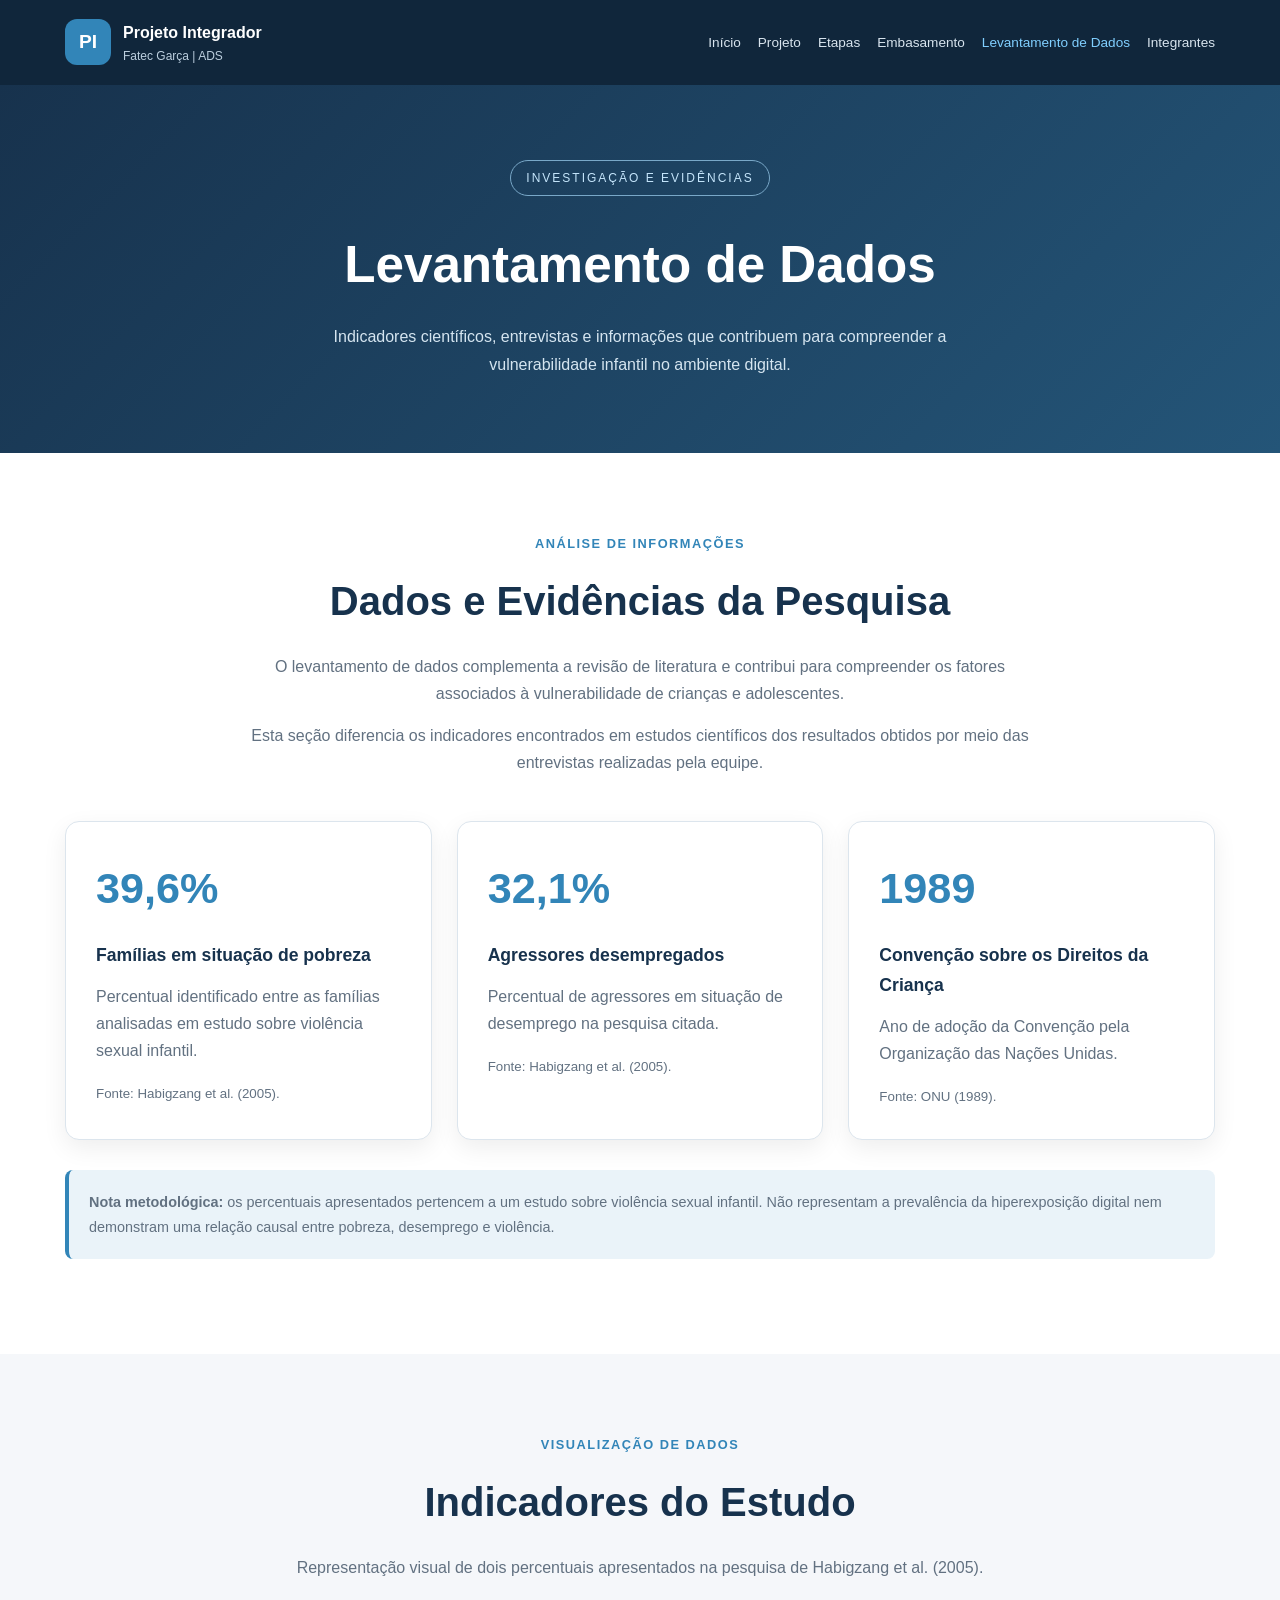
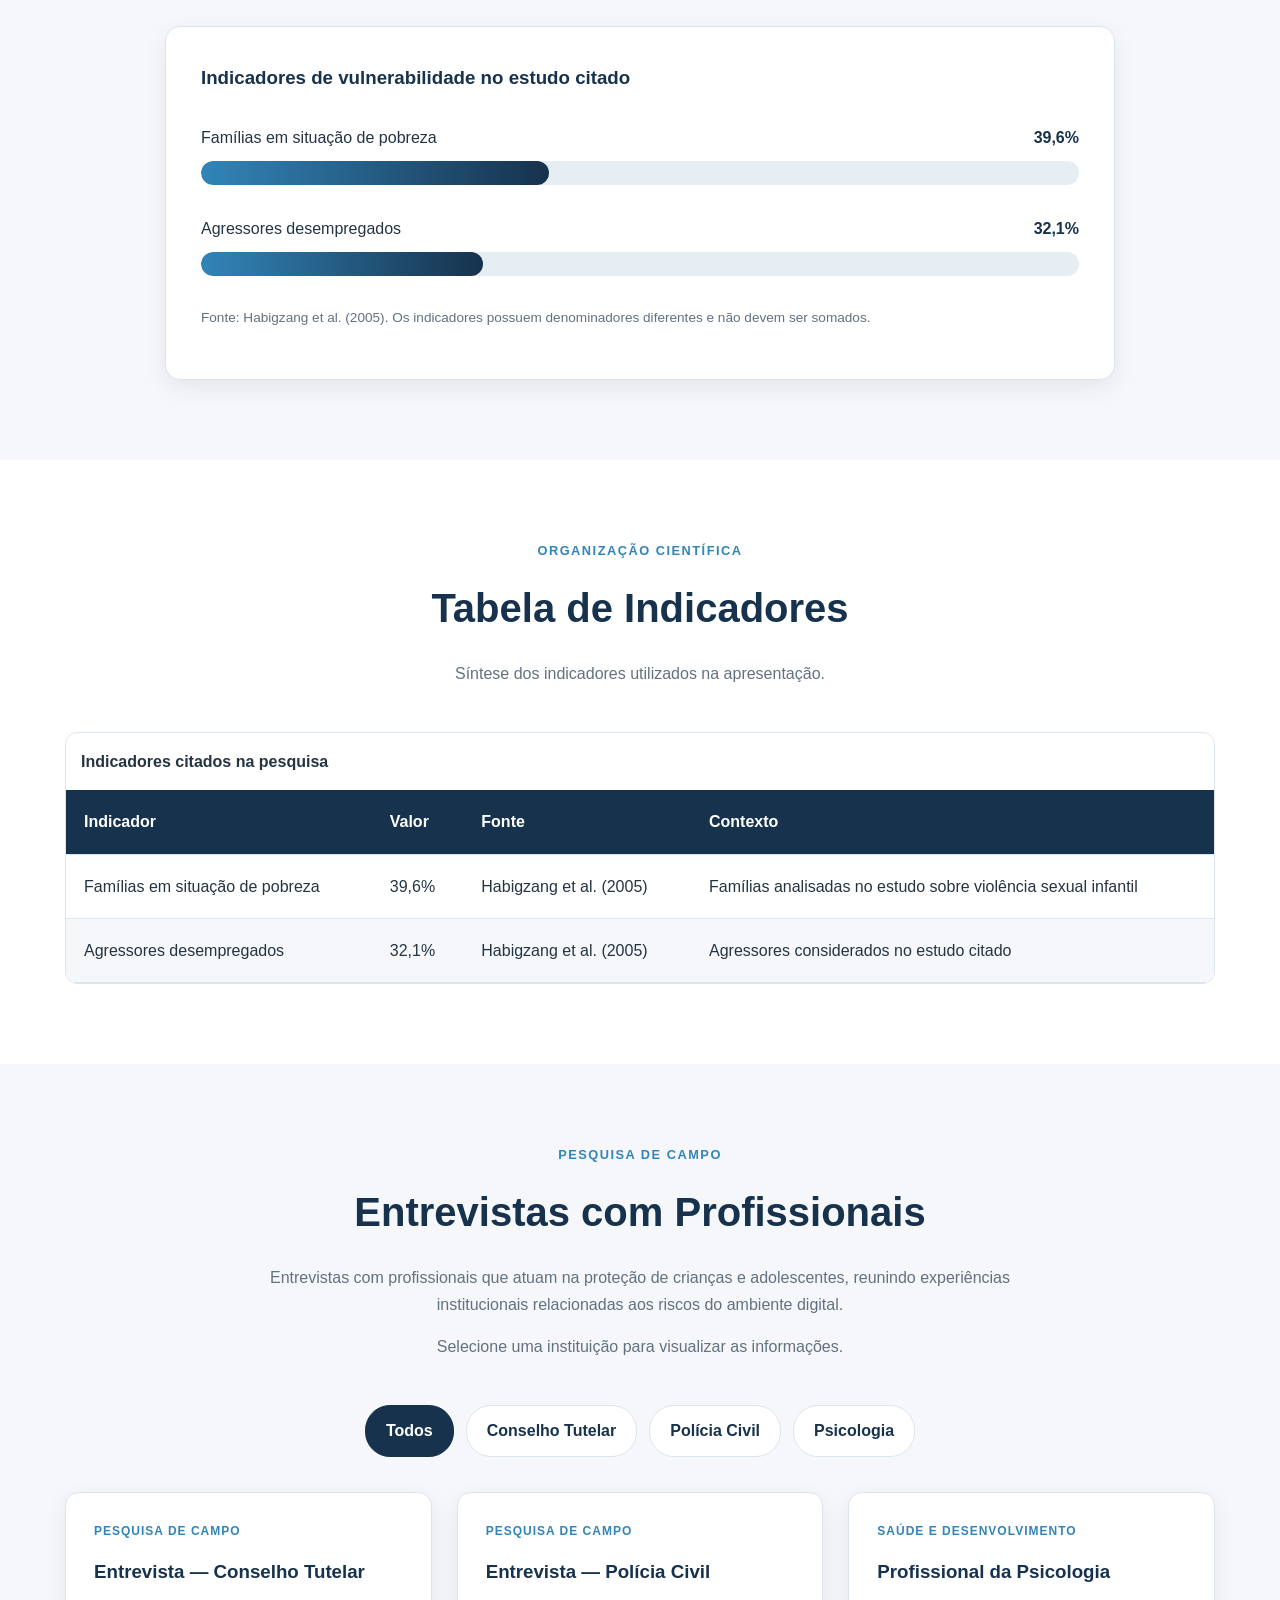
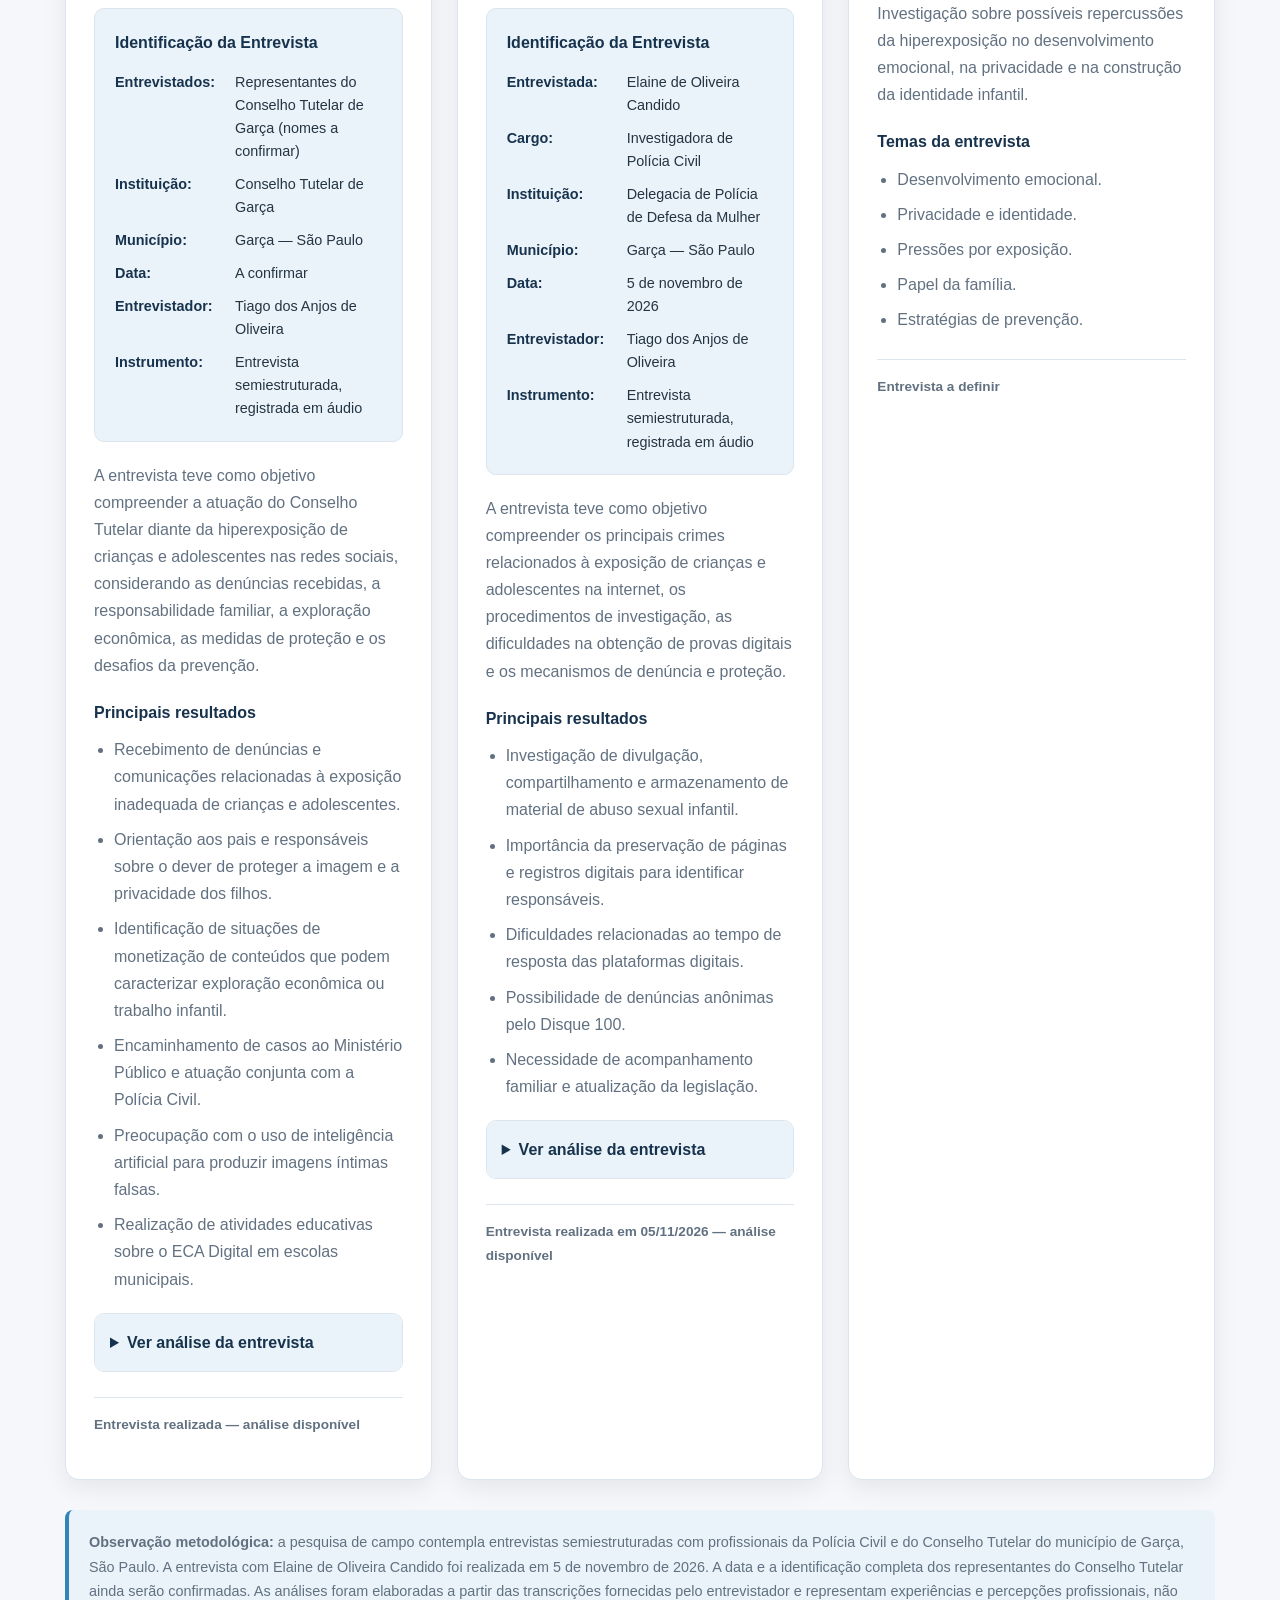
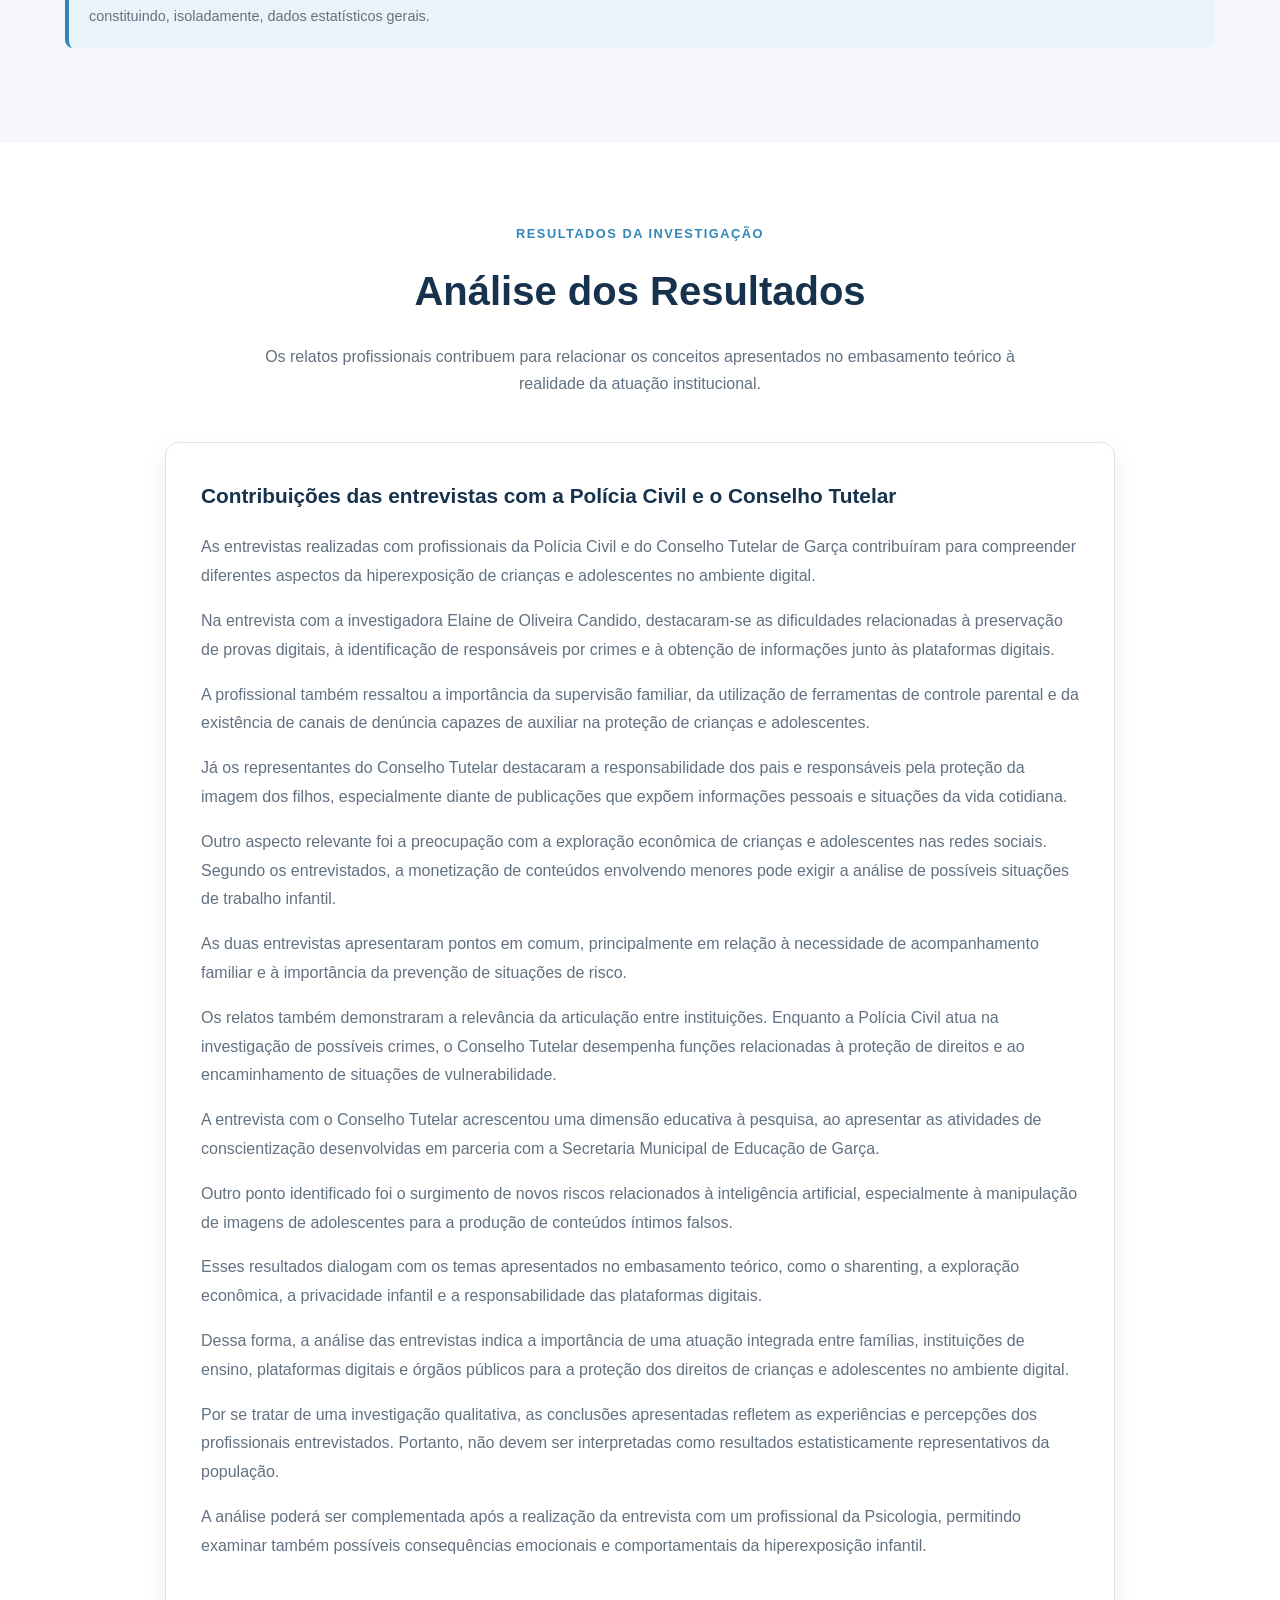
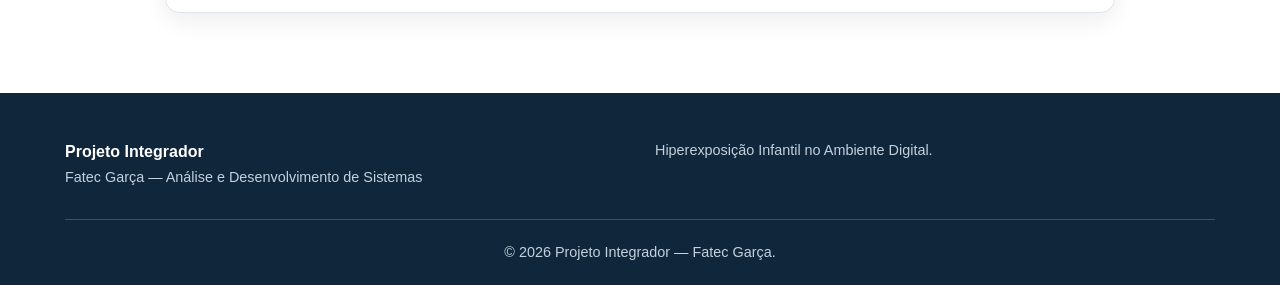
==== projeto-integrador/dados.html @ b42295a3 "criação projeto PI" ====
<!DOCTYPE html>
<html lang="pt-BR">

<head>
    <meta charset="UTF-8">
    <meta name="viewport" content="width=device-width, initial-scale=1.0">

    <meta name="description"
          content="Levantamento de dados e entrevistas do Projeto Integrador da Fatec Garça sobre hiperexposição infantil no ambiente digital.">

    <meta name="author"
          content="Grupo do Projeto Integrador - Fatec Garça">

    <title>Levantamento de Dados | Projeto Integrador</title>

    <link rel="stylesheet" href="css/estilo.css">
    <script src="js/script.js" defer></script>
</head>

<body>

    <!-- CABEÇALHO -->
    <header class="cabecalho">
        <div class="container cabecalho-conteudo">

            <a href="index.html" class="marca">
                <span class="marca-simbolo">PI</span>
                <span>
                    <strong>Projeto Integrador</strong>
                    <small>Fatec Garça | ADS</small>
                </span>
            </a>

            <button id="botao-menu"
                    class="botao-menu"
                    type="button"
                    aria-label="Abrir menu"
                    aria-expanded="false"
                    aria-controls="menu-principal">
                ☰
            </button>

            <nav id="menu-principal"
                 class="navegacao"
                 aria-label="Navegação principal">

                <a href="index.html">Início</a>
                <a href="projeto.html">Projeto</a>
                <a href="etapas.html">Etapas</a>
                <a href="embasamento.html">Embasamento</a>

                <a href="dados.html"
                   class="ativo"
                   aria-current="page">
                    Levantamento de Dados
                </a>

                <a href="integrantes.html">Integrantes</a>
            </nav>

        </div>
    </header>

    <main>

        <!-- APRESENTAÇÃO -->
        <section class="pagina-hero">
            <div class="container">

                <span class="etiqueta">
                    INVESTIGAÇÃO E EVIDÊNCIAS
                </span>

                <h1>Levantamento de Dados</h1>

                <p>
                    Indicadores científicos, entrevistas
                    e informações que contribuem para
                    compreender a vulnerabilidade infantil
                    no ambiente digital.
                </p>

            </div>
        </section>


        <!-- INDICADORES -->
        <section class="secao">
            <div class="container">

                <div class="secao-cabecalho">

                    <span class="secao-etiqueta">
                        ANÁLISE DE INFORMAÇÕES
                    </span>

                    <h2>Dados e Evidências da Pesquisa</h2>

                    <p>
                        O levantamento de dados complementa
                        a revisão de literatura e contribui
                        para compreender os fatores associados
                        à vulnerabilidade de crianças
                        e adolescentes.
                    </p>

                    <p>
                        Esta seção diferencia os indicadores
                        encontrados em estudos científicos
                        dos resultados obtidos por meio
                        das entrevistas realizadas pela equipe.
                    </p>

                </div>

                <div class="grade-indicadores">

                    <article class="indicador-card">

                        <span class="indicador-valor">
                            39,6%
                        </span>

                        <h3>
                            Famílias em situação de pobreza
                        </h3>

                        <p>
                            Percentual identificado entre
                            as famílias analisadas em estudo
                            sobre violência sexual infantil.
                        </p>

                        <small>
                            Fonte: Habigzang et al. (2005).
                        </small>

                    </article>

                    <article class="indicador-card">

                        <span class="indicador-valor">
                            32,1%
                        </span>

                        <h3>Agressores desempregados</h3>

                        <p>
                            Percentual de agressores
                            em situação de desemprego
                            na pesquisa citada.
                        </p>

                        <small>
                            Fonte: Habigzang et al. (2005).
                        </small>

                    </article>

                    <article class="indicador-card">

                        <span class="indicador-valor">
                            1989
                        </span>

                        <h3>
                            Convenção sobre os Direitos
                            da Criança
                        </h3>

                        <p>
                            Ano de adoção da Convenção
                            pela Organização das Nações Unidas.
                        </p>

                        <small>Fonte: ONU (1989).</small>

                    </article>

                </div>

                <p class="nota-cientifica">
                    <strong>Nota metodológica:</strong>
                    os percentuais apresentados pertencem
                    a um estudo sobre violência sexual infantil.
                    Não representam a prevalência da
                    hiperexposição digital nem demonstram
                    uma relação causal entre pobreza,
                    desemprego e violência.
                </p>

            </div>
        </section>


        <!-- GRÁFICO -->
        <section class="secao secao-alternativa">
            <div class="container">

                <div class="secao-cabecalho">

                    <span class="secao-etiqueta">
                        VISUALIZAÇÃO DE DADOS
                    </span>

                    <h2>Indicadores do Estudo</h2>

                    <p>
                        Representação visual de dois
                        percentuais apresentados na pesquisa
                        de Habigzang et al. (2005).
                    </p>

                </div>

                <div class="grafico-container">

                    <h3>
                        Indicadores de vulnerabilidade
                        no estudo citado
                    </h3>

                    <div class="grafico-barras"
                         role="img"
                         aria-label="39,6% das famílias analisadas viviam em situação de pobreza e 32,1% dos agressores estavam desempregados.">

                        <div class="grafico-item">

                            <div class="grafico-texto">
                                <span>
                                    Famílias em situação
                                    de pobreza
                                </span>
                                <strong>39,6%</strong>
                            </div>

                            <div class="grafico-trilha">
                                <div class="grafico-barra"
                                     data-valor="39.6">
                                </div>
                            </div>

                        </div>

                        <div class="grafico-item">

                            <div class="grafico-texto">
                                <span>
                                    Agressores desempregados
                                </span>
                                <strong>32,1%</strong>
                            </div>

                            <div class="grafico-trilha">
                                <div class="grafico-barra"
                                     data-valor="32.1">
                                </div>
                            </div>

                        </div>

                    </div>

                    <p class="grafico-fonte">
                        Fonte: Habigzang et al. (2005).
                        Os indicadores possuem denominadores
                        diferentes e não devem ser somados.
                    </p>

                </div>

            </div>
        </section>


        <!-- TABELA -->
        <section class="secao">
            <div class="container">

                <div class="secao-cabecalho">

                    <span class="secao-etiqueta">
                        ORGANIZAÇÃO CIENTÍFICA
                    </span>

                    <h2>Tabela de Indicadores</h2>

                    <p>
                        Síntese dos indicadores utilizados
                        na apresentação.
                    </p>

                </div>

                <div class="tabela-responsiva">

                    <table class="tabela-dados">

                        <caption>
                            Indicadores citados na pesquisa
                        </caption>

                        <thead>
                            <tr>
                                <th scope="col">Indicador</th>
                                <th scope="col">Valor</th>
                                <th scope="col">Fonte</th>
                                <th scope="col">Contexto</th>
                            </tr>
                        </thead>

                        <tbody>

                            <tr>
                                <td>
                                    Famílias em situação de pobreza
                                </td>
                                <td>39,6%</td>
                                <td>Habigzang et al. (2005)</td>
                                <td>
                                    Famílias analisadas no estudo
                                    sobre violência sexual infantil
                                </td>
                            </tr>

                            <tr>
                                <td>Agressores desempregados</td>
                                <td>32,1%</td>
                                <td>Habigzang et al. (2005)</td>
                                <td>
                                    Agressores considerados
                                    no estudo citado
                                </td>
                            </tr>

                        </tbody>

                    </table>

                </div>

            </div>
        </section>


        <!-- ENTREVISTAS -->
        <section class="secao secao-alternativa"
                 id="entrevistas">

            <div class="container">

                <div class="secao-cabecalho">

                    <span class="secao-etiqueta">
                        PESQUISA DE CAMPO
                    </span>

                    <h2>Entrevistas com Profissionais</h2>

                    <p>
                        Entrevistas com profissionais
                        que atuam na proteção de crianças
                        e adolescentes, reunindo experiências
                        institucionais relacionadas aos riscos
                        do ambiente digital.
                    </p>

                    <p>
                        Selecione uma instituição
                        para visualizar as informações.
                    </p>

                </div>


                <!-- FILTROS -->
                <div class="filtros-entrevistas"
                     aria-label="Filtrar entrevistas">

                    <button class="filtro-entrevista ativo"
                            type="button"
                            data-entrevista="todos"
                            aria-pressed="true">
                        Todos
                    </button>

                    <button class="filtro-entrevista"
                            type="button"
                            data-entrevista="conselho"
                            aria-pressed="false">
                        Conselho Tutelar
                    </button>

                    <button class="filtro-entrevista"
                            type="button"
                            data-entrevista="policia"
                            aria-pressed="false">
                        Polícia Civil
                    </button>

                    <button class="filtro-entrevista"
                            type="button"
                            data-entrevista="psicologia"
                            aria-pressed="false">
                        Psicologia
                    </button>

                </div>


                <div class="grade-entrevistas">


                    <!-- ===================================
                         ENTREVISTA - CONSELHO TUTELAR
                    ==================================== -->
                    <article class="entrevista-card"
                             data-tipo="conselho">

                        <span class="entrevista-tipo">
                            PESQUISA DE CAMPO
                        </span>

                        <h3>
                            Entrevista — Conselho Tutelar
                        </h3>


                        <!-- IDENTIFICAÇÃO -->
                        <div class="ficha-entrevista">

                            <h4>
                                Identificação da Entrevista
                            </h4>

                            <dl>

                                <dt>Entrevistados:</dt>
                                <dd>
                                    Representantes do Conselho
                                    Tutelar de Garça
                                    (nomes a confirmar)
                                </dd>

                                <dt>Instituição:</dt>
                                <dd>
                                    Conselho Tutelar de Garça
                                </dd>

                                <dt>Município:</dt>
                                <dd>
                                    Garça — São Paulo
                                </dd>

                                <dt>Data:</dt>
                                <dd>
                                    A confirmar
                                </dd>

                                <dt>Entrevistador:</dt>
                                <dd>
                                    Tiago dos Anjos de Oliveira
                                </dd>

                                <dt>Instrumento:</dt>
                                <dd>
                                    Entrevista semiestruturada,
                                    registrada em áudio
                                </dd>

                            </dl>

                        </div>


                        <p>
                            A entrevista teve como objetivo
                            compreender a atuação do Conselho
                            Tutelar diante da hiperexposição
                            de crianças e adolescentes nas
                            redes sociais, considerando
                            as denúncias recebidas,
                            a responsabilidade familiar,
                            a exploração econômica,
                            as medidas de proteção
                            e os desafios da prevenção.
                        </p>


                        <h4>Principais resultados</h4>

                        <ul>

                            <li>
                                Recebimento de denúncias
                                e comunicações relacionadas
                                à exposição inadequada
                                de crianças e adolescentes.
                            </li>

                            <li>
                                Orientação aos pais e responsáveis
                                sobre o dever de proteger
                                a imagem e a privacidade
                                dos filhos.
                            </li>

                            <li>
                                Identificação de situações
                                de monetização de conteúdos
                                que podem caracterizar
                                exploração econômica
                                ou trabalho infantil.
                            </li>

                            <li>
                                Encaminhamento de casos
                                ao Ministério Público
                                e atuação conjunta
                                com a Polícia Civil.
                            </li>

                            <li>
                                Preocupação com o uso
                                de inteligência artificial
                                para produzir imagens
                                íntimas falsas.
                            </li>

                            <li>
                                Realização de atividades
                                educativas sobre o ECA Digital
                                em escolas municipais.
                            </li>

                        </ul>


                        <!-- ANÁLISE EXPANSÍVEL -->
                        <details class="entrevista-detalhes">

                            <summary>
                                Ver análise da entrevista
                            </summary>

                            <div class="entrevista-conteudo">


                                <h4>
                                    1. Ocorrências e identificação
                                </h4>

                                <p>
                                    Os representantes do Conselho
                                    Tutelar relataram o recebimento
                                    de denúncias e comunicações
                                    envolvendo a exposição inadequada
                                    de crianças e adolescentes
                                    nas redes sociais.
                                </p>

                                <p>
                                    Segundo os entrevistados,
                                    as situações são analisadas
                                    para identificar possíveis
                                    violações de direitos.
                                    Dependendo da gravidade,
                                    as informações podem ser
                                    encaminhadas ao Ministério
                                    Público para avaliação
                                    das medidas cabíveis.
                                </p>

                                <p>
                                    Os profissionais destacaram
                                    que a internet não possui
                                    fronteiras geográficas,
                                    permitindo que imagens
                                    e vídeos publicados
                                    em Garça alcancem pessoas
                                    de diferentes regiões
                                    e países.
                                </p>


                                <h4>
                                    2. Responsabilidade familiar
                                </h4>

                                <p>
                                    Os conselheiros consideram
                                    inadequada a publicação
                                    excessiva de imagens,
                                    vídeos e informações
                                    pessoais de crianças
                                    pelos próprios responsáveis.
                                </p>

                                <p>
                                    Durante a entrevista,
                                    foi ressaltado que a imagem
                                    pertence à criança,
                                    cabendo aos pais e responsáveis
                                    preservar sua privacidade
                                    e garantir sua proteção.
                                </p>

                                <p>
                                    Os profissionais mencionaram
                                    o artigo 22 do Estatuto
                                    da Criança e do Adolescente,
                                    relacionado aos deveres
                                    dos pais, e o artigo 98,
                                    que trata de situações
                                    de ameaça ou violação
                                    de direitos.
                                </p>

                                <p>
                                    Quando identificadas
                                    situações inadequadas,
                                    o Conselho Tutelar pode
                                    orientar os responsáveis,
                                    aplicar medidas previstas
                                    em suas atribuições
                                    e encaminhar os casos
                                    às autoridades competentes.
                                </p>


                                <h4>
                                    3. Exploração econômica
                                </h4>

                                <p>
                                    A monetização de conteúdos
                                    envolvendo crianças
                                    e adolescentes foi apontada
                                    como uma preocupação importante.
                                </p>

                                <p>
                                    Segundo os entrevistados,
                                    a utilização da imagem infantil
                                    para gerar receitas financeiras
                                    pode exigir uma análise
                                    sobre possíveis situações
                                    de exploração econômica
                                    ou trabalho infantil.
                                </p>

                                <p>
                                    O Conselho Tutelar examina
                                    as informações recebidas,
                                    orienta as famílias
                                    e pode encaminhar
                                    os casos ao Ministério Público
                                    quando existem indícios
                                    de violação de direitos.
                                </p>

                                <p>
                                    A caracterização de trabalho
                                    infantil depende das condições
                                    concretas da atividade,
                                    não podendo ser presumida
                                    apenas pela existência
                                    de monetização.
                                </p>


                                <h4>
                                    4. Medidas de proteção
                                </h4>

                                <p>
                                    Entre os procedimentos
                                    relatados estão o atendimento
                                    aos pais e responsáveis,
                                    a avaliação das condições
                                    familiares e a orientação
                                    para interromper situações
                                    de exposição inadequada.
                                </p>

                                <p>
                                    Quando necessário,
                                    crianças e adolescentes
                                    podem ser encaminhados
                                    para acompanhamento
                                    psicológico especializado.
                                </p>

                                <p>
                                    Os entrevistados também
                                    destacaram a importância
                                    da atuação conjunta
                                    com a Polícia Civil
                                    e o Ministério Público.
                                </p>

                                <p>
                                    Essa articulação permite
                                    reunir informações,
                                    registrar ocorrências
                                    e subsidiar a adoção
                                    de medidas de proteção,
                                    respeitadas as atribuições
                                    de cada instituição.
                                </p>


                                <h4>
                                    5. Prevenção e desafios
                                </h4>

                                <p>
                                    A conscientização das famílias
                                    foi apontada como um dos
                                    principais desafios enfrentados
                                    pelo Conselho Tutelar.
                                </p>

                                <p>
                                    Os profissionais ressaltaram
                                    a necessidade de os pais
                                    acompanharem o uso da internet
                                    pelos filhos e compreenderem
                                    os riscos relacionados
                                    à divulgação de imagens
                                    e informações pessoais.
                                </p>

                                <p>
                                    Outro desafio mencionado
                                    foi o uso inadequado
                                    da inteligência artificial.
                                    Os entrevistados relataram
                                    conhecimento de situação
                                    envolvendo a manipulação
                                    de fotografias de adolescente
                                    para produzir imagens
                                    íntimas falsas.
                                </p>

                                <p>
                                    O relato evidencia
                                    a preocupação institucional
                                    com novas formas de violação
                                    da intimidade e da dignidade
                                    de crianças e adolescentes.
                                </p>

                                <p>
                                    Os representantes também
                                    informaram que o Conselho
                                    Tutelar de Garça desenvolve
                                    atividades educativas
                                    em parceria com a Secretaria
                                    Municipal de Educação,
                                    voltadas à divulgação
                                    de informações sobre
                                    o ECA Digital.
                                </p>

                                <p>
                                    Segundo a entrevista,
                                    aproximadamente oito
                                    ou nove escolas municipais
                                    já haviam recebido ações
                                    de conscientização,
                                    com outras atividades
                                    previstas no calendário.
                                </p>


                                <h4>
                                    6. Contribuições para a pesquisa
                                </h4>

                                <p>
                                    A entrevista demonstra
                                    que a hiperexposição infantil
                                    envolve diferentes dimensões,
                                    incluindo responsabilidade
                                    familiar, privacidade,
                                    interesses econômicos
                                    e atuação institucional.
                                </p>

                                <p>
                                    Os relatos contribuem
                                    para compreender a importância
                                    da educação digital,
                                    da prevenção de riscos
                                    e da articulação entre
                                    famílias, escolas,
                                    plataformas e órgãos públicos.
                                </p>

                            </div>

                        </details>


                        <p class="entrevista-situacao">
                            Entrevista realizada —
                            análise disponível
                        </p>

                    </article>



                    <!-- ===================================
                         ENTREVISTA - POLÍCIA CIVIL
                    ==================================== -->
                    <article class="entrevista-card"
                             data-tipo="policia">

                        <span class="entrevista-tipo">
                            PESQUISA DE CAMPO
                        </span>

                        <h3>
                            Entrevista — Polícia Civil
                        </h3>


                        <!-- IDENTIFICAÇÃO -->
                        <div class="ficha-entrevista">

                            <h4>
                                Identificação da Entrevista
                            </h4>

                            <dl>

                                <dt>Entrevistada:</dt>
                                <dd>
                                    Elaine de Oliveira Candido
                                </dd>

                                <dt>Cargo:</dt>
                                <dd>
                                    Investigadora de Polícia Civil
                                </dd>

                                <dt>Instituição:</dt>
                                <dd>
                                    Delegacia de Polícia
                                    de Defesa da Mulher
                                </dd>

                                <dt>Município:</dt>
                                <dd>
                                    Garça — São Paulo
                                </dd>

                                <dt>Data:</dt>
                                <dd>
                                    <time datetime="2026-11-05">
                                        5 de novembro de 2026
                                    </time>
                                </dd>

                                <dt>Entrevistador:</dt>
                                <dd>
                                    Tiago dos Anjos de Oliveira
                                </dd>

                                <dt>Instrumento:</dt>
                                <dd>
                                    Entrevista semiestruturada,
                                    registrada em áudio
                                </dd>

                            </dl>

                        </div>


                        <p>
                            A entrevista teve como objetivo
                            compreender os principais crimes
                            relacionados à exposição de
                            crianças e adolescentes na internet,
                            os procedimentos de investigação,
                            as dificuldades na obtenção
                            de provas digitais e os mecanismos
                            de denúncia e proteção.
                        </p>


                        <h4>Principais resultados</h4>

                        <ul>

                            <li>
                                Investigação de divulgação,
                                compartilhamento e armazenamento
                                de material de abuso sexual infantil.
                            </li>

                            <li>
                                Importância da preservação
                                de páginas e registros digitais
                                para identificar responsáveis.
                            </li>

                            <li>
                                Dificuldades relacionadas
                                ao tempo de resposta
                                das plataformas digitais.
                            </li>

                            <li>
                                Possibilidade de denúncias
                                anônimas pelo Disque 100.
                            </li>

                            <li>
                                Necessidade de acompanhamento
                                familiar e atualização
                                da legislação.
                            </li>

                        </ul>


                        <!-- ANÁLISE EXPANSÍVEL -->
                        <details class="entrevista-detalhes">

                            <summary>
                                Ver análise da entrevista
                            </summary>

                            <div class="entrevista-conteudo">

                                <h4>
                                    1. Principais crimes investigados
                                </h4>

                                <p>
                                    A investigadora Elaine de
                                    Oliveira Candido relatou que
                                    a Delegacia de Defesa da Mulher
                                    recebe ocorrências relacionadas
                                    à divulgação, transmissão,
                                    compartilhamento e armazenamento
                                    de conteúdo sexual envolvendo
                                    crianças e adolescentes.
                                </p>

                                <p>
                                    Segundo a entrevistada,
                                    esses materiais também podem
                                    ser identificados durante
                                    investigações inicialmente
                                    relacionadas a outros crimes,
                                    como o tráfico de entorpecentes.
                                </p>


                                <h4>
                                    2. Investigação e provas digitais
                                </h4>

                                <p>
                                    A profissional explicou que
                                    a preservação de páginas
                                    e perfis em redes sociais
                                    constitui uma etapa importante
                                    da investigação.
                                </p>

                                <p>
                                    Posteriormente, podem ser
                                    solicitados registros de acesso
                                    e informações sobre a criação
                                    dos perfis, visando à identificação
                                    dos responsáveis.
                                </p>

                                <p>
                                    Também destacou a importância
                                    da perícia em aparelhos
                                    eletrônicos e dos procedimentos
                                    de cadeia de custódia.
                                </p>


                                <h4>
                                    3. Dificuldades investigativas
                                </h4>

                                <p>
                                    Uma das principais dificuldades
                                    mencionadas foi o tempo necessário
                                    para obter respostas das plataformas
                                    digitais.
                                </p>

                                <p>
                                    A investigadora relatou que
                                    algumas solicitações podem levar
                                    de 15 a 30 dias para serem atendidas.
                                </p>

                                <p>
                                    Também explicou que a exclusão
                                    de perfis antes da preservação
                                    dos registros pode comprometer
                                    a identificação dos responsáveis.
                                </p>


                                <h4>
                                    4. Redes sociais e algoritmos
                                </h4>

                                <p>
                                    A entrevistada considera que
                                    as plataformas digitais possuem
                                    recursos tecnológicos, incluindo
                                    inteligência artificial, que podem
                                    contribuir para identificar
                                    e bloquear conteúdos inadequados
                                    envolvendo crianças e adolescentes.
                                </p>


                                <h4>
                                    5. Denúncias
                                </h4>

                                <p>
                                    A profissional destacou
                                    o Disque 100 como um canal
                                    de denúncias de violações
                                    de direitos humanos, incluindo
                                    situações envolvendo exploração
                                    sexual infantil.
                                </p>

                                <p>
                                    Segundo a entrevistada,
                                    as denúncias podem ser realizadas
                                    anonimamente ou com identificação
                                    do denunciante.
                                </p>


                                <h4>
                                    6. Legislação e proteção
                                </h4>

                                <p>
                                    A investigadora avaliou
                                    positivamente os avanços
                                    trazidos pelo ECA Digital,
                                    mas ressaltou a necessidade
                                    de maior agilidade na atualização
                                    da legislação diante das
                                    transformações tecnológicas.
                                </p>


                                <h4>
                                    7. Responsabilidade dos pais
                                </h4>

                                <p>
                                    A entrevistada destacou
                                    que o fornecimento de aparelhos
                                    celulares a crianças e adolescentes
                                    exige acompanhamento
                                    dos responsáveis.
                                </p>

                                <p>
                                    Defendeu a utilização de ferramentas
                                    de controle parental e a supervisão
                                    dos conteúdos acessados,
                                    das interações digitais e dos
                                    contatos estabelecidos
                                    nas plataformas.
                                </p>

                                <p>
                                    Também alertou para a possibilidade
                                    de pessoas mal-intencionadas
                                    utilizarem jogos e redes sociais
                                    para se aproximar de crianças.
                                </p>

                            </div>

                        </details>


                        <p class="entrevista-situacao">
                            Entrevista realizada em 05/11/2026 —
                            análise disponível
                        </p>

                    </article>



                    <!-- ===================================
                         ENTREVISTA - PSICOLOGIA
                    ==================================== -->
                    <article class="entrevista-card"
                             data-tipo="psicologia">

                        <span class="entrevista-tipo">
                            SAÚDE E DESENVOLVIMENTO
                        </span>

                        <h3>
                            Profissional da Psicologia
                        </h3>

                        <p>
                            Investigação sobre possíveis
                            repercussões da hiperexposição
                            no desenvolvimento emocional,
                            na privacidade e na construção
                            da identidade infantil.
                        </p>

                        <h4>Temas da entrevista</h4>

                        <ul>

                            <li>
                                Desenvolvimento emocional.
                            </li>

                            <li>
                                Privacidade e identidade.
                            </li>

                            <li>
                                Pressões por exposição.
                            </li>

                            <li>
                                Papel da família.
                            </li>

                            <li>
                                Estratégias de prevenção.
                            </li>

                        </ul>

                        <p class="entrevista-situacao">
                            Entrevista a definir
                        </p>

                    </article>

                </div>


                <!-- OBSERVAÇÃO METODOLÓGICA -->
                <p class="nota-cientifica">

                    <strong>Observação metodológica:</strong>

                    a pesquisa de campo contempla entrevistas
                    semiestruturadas com profissionais
                    da Polícia Civil e do Conselho Tutelar
                    do município de Garça, São Paulo.

                    A entrevista com Elaine de Oliveira
                    Candido foi realizada em 5 de novembro
                    de 2026.

                    A data e a identificação completa
                    dos representantes do Conselho Tutelar
                    ainda serão confirmadas.

                    As análises foram elaboradas
                    a partir das transcrições fornecidas
                    pelo entrevistador e representam
                    experiências e percepções profissionais,
                    não constituindo, isoladamente,
                    dados estatísticos gerais.

                </p>

            </div>
        </section>



        <!-- ===================================
             ANÁLISE DOS RESULTADOS
        ==================================== -->
        <section class="secao">

            <div class="container">

                <div class="secao-cabecalho">

                    <span class="secao-etiqueta">
                        RESULTADOS DA INVESTIGAÇÃO
                    </span>

                    <h2>Análise dos Resultados</h2>

                    <p>
                        Os relatos profissionais contribuem
                        para relacionar os conceitos
                        apresentados no embasamento teórico
                        à realidade da atuação institucional.
                    </p>

                </div>


                <div class="analise-pesquisa">

                    <h3>
                        Contribuições das entrevistas
                        com a Polícia Civil
                        e o Conselho Tutelar
                    </h3>

                    <p>
                        As entrevistas realizadas com
                        profissionais da Polícia Civil
                        e do Conselho Tutelar de Garça
                        contribuíram para compreender
                        diferentes aspectos da hiperexposição
                        de crianças e adolescentes
                        no ambiente digital.
                    </p>

                    <p>
                        Na entrevista com a investigadora
                        Elaine de Oliveira Candido,
                        destacaram-se as dificuldades
                        relacionadas à preservação
                        de provas digitais, à identificação
                        de responsáveis por crimes
                        e à obtenção de informações
                        junto às plataformas digitais.
                    </p>

                    <p>
                        A profissional também ressaltou
                        a importância da supervisão familiar,
                        da utilização de ferramentas
                        de controle parental e da existência
                        de canais de denúncia capazes
                        de auxiliar na proteção
                        de crianças e adolescentes.
                    </p>

                    <p>
                        Já os representantes do Conselho
                        Tutelar destacaram a responsabilidade
                        dos pais e responsáveis pela proteção
                        da imagem dos filhos, especialmente
                        diante de publicações que expõem
                        informações pessoais e situações
                        da vida cotidiana.
                    </p>

                    <p>
                        Outro aspecto relevante foi
                        a preocupação com a exploração
                        econômica de crianças e adolescentes
                        nas redes sociais. Segundo
                        os entrevistados, a monetização
                        de conteúdos envolvendo menores
                        pode exigir a análise
                        de possíveis situações
                        de trabalho infantil.
                    </p>

                    <p>
                        As duas entrevistas apresentaram
                        pontos em comum, principalmente
                        em relação à necessidade
                        de acompanhamento familiar
                        e à importância da prevenção
                        de situações de risco.
                    </p>

                    <p>
                        Os relatos também demonstraram
                        a relevância da articulação
                        entre instituições. Enquanto
                        a Polícia Civil atua
                        na investigação de possíveis crimes,
                        o Conselho Tutelar desempenha
                        funções relacionadas à proteção
                        de direitos e ao encaminhamento
                        de situações de vulnerabilidade.
                    </p>

                    <p>
                        A entrevista com o Conselho Tutelar
                        acrescentou uma dimensão educativa
                        à pesquisa, ao apresentar
                        as atividades de conscientização
                        desenvolvidas em parceria
                        com a Secretaria Municipal
                        de Educação de Garça.
                    </p>

                    <p>
                        Outro ponto identificado
                        foi o surgimento de novos riscos
                        relacionados à inteligência
                        artificial, especialmente
                        à manipulação de imagens
                        de adolescentes para a produção
                        de conteúdos íntimos falsos.
                    </p>

                    <p>
                        Esses resultados dialogam
                        com os temas apresentados
                        no embasamento teórico,
                        como o sharenting,
                        a exploração econômica,
                        a privacidade infantil
                        e a responsabilidade
                        das plataformas digitais.
                    </p>

                    <p>
                        Dessa forma, a análise
                        das entrevistas indica
                        a importância de uma atuação
                        integrada entre famílias,
                        instituições de ensino,
                        plataformas digitais
                        e órgãos públicos
                        para a proteção dos direitos
                        de crianças e adolescentes
                        no ambiente digital.
                    </p>

                    <p>
                        Por se tratar de uma investigação
                        qualitativa, as conclusões
                        apresentadas refletem
                        as experiências e percepções
                        dos profissionais entrevistados.
                        Portanto, não devem ser
                        interpretadas como resultados
                        estatisticamente representativos
                        da população.
                    </p>

                    <p>
                        A análise poderá ser complementada
                        após a realização da entrevista
                        com um profissional da Psicologia,
                        permitindo examinar também
                        possíveis consequências
                        emocionais e comportamentais
                        da hiperexposição infantil.
                    </p>

                </div>

            </div>
        </section>

    </main>



    <!-- RODAPÉ -->
    <footer class="rodape">

        <div class="container rodape-conteudo">

            <div>
                <strong>Projeto Integrador</strong>

                <p>
                    Fatec Garça — Análise e
                    Desenvolvimento de Sistemas
                </p>
            </div>

            <div>
                <p>
                    Hiperexposição Infantil
                    no Ambiente Digital.
                </p>
            </div>

        </div>

        <div class="container rodape-final">

            <p>
                © <span id="ano-atual">2026</span>
                Projeto Integrador — Fatec Garça.
            </p>

        </div>

    </footer>

</body>
</html>
---- projeto-integrador/css/estilo.css ----
/* =========================================
   PROJETO INTEGRADOR - FATEC GARÇA
   CSS PRINCIPAL
========================================= */

:root {
    --azul: #17324d;
    --azul-escuro: #10263b;
    --azul-claro: #eaf3f9;
    --destaque: #3285b8;
    --branco: #ffffff;
    --fundo: #f5f7fa;
    --texto: #253443;
    --cinza: #627181;
    --borda: #dce5ed;
    --sombra: 0 8px 25px rgba(0, 0, 0, .07);
}

* {
    margin: 0;
    padding: 0;
    box-sizing: border-box;
}

html {
    scroll-behavior: smooth;
}

body {
    font-family: Arial, Helvetica, sans-serif;
    background: var(--branco);
    color: var(--texto);
    line-height: 1.7;
}

a {
    text-decoration: none;
    color: inherit;
}

button {
    font: inherit;
}

.container {
    width: min(1150px, 92%);
    margin: 0 auto;
}

/* CABEÇALHO */

.cabecalho {
    background: var(--azul-escuro);
    color: var(--branco);
    position: sticky;
    top: 0;
    z-index: 100;
}

.cabecalho-conteudo {
    min-height: 85px;
    display: flex;
    align-items: center;
    justify-content: space-between;
    gap: 25px;
}

.marca {
    display: flex;
    align-items: center;
    gap: 12px;
}

.marca-simbolo {
    display: grid;
    place-items: center;
    width: 46px;
    height: 46px;
    background: var(--destaque);
    border-radius: 12px;
    font-weight: bold;
    font-size: 1.2rem;
}

.marca strong,
.marca small {
    display: block;
}

.marca small {
    color: #bbcede;
    font-size: .75rem;
}

.navegacao {
    display: flex;
    align-items: center;
    gap: 17px;
}

.navegacao a {
    font-size: .85rem;
    padding: 10px 0;
    color: #d8e4ee;
    transition: color .2s;
}

.navegacao a:hover,
.navegacao a.ativo {
    color: #80cfff;
}

.botao-menu {
    display: none;
    border: 0;
    background: transparent;
    color: white;
    font-size: 2rem;
    cursor: pointer;
}

/* HERO */

.hero {
    background: linear-gradient(
        135deg,
        #17324d,
        #245578
    );
    color: white;
    padding: 100px 0;
}

.hero-conteudo {
    max-width: 950px;
    text-align: center;
}

.etiqueta {
    display: inline-block;
    padding: 7px 15px;
    border: 1px solid #79a8c8;
    border-radius: 30px;
    color: #c5e5fb;
    font-size: .75rem;
    letter-spacing: 2px;
    margin-bottom: 25px;
}

.hero h1 {
    font-size: clamp(2.2rem, 5vw, 4rem);
    line-height: 1.15;
    margin-bottom: 20px;
}

.hero-subtitulo {
    font-size: 1.35rem;
    font-weight: bold;
    color: #c6e5f8;
    margin-bottom: 20px;
}

.hero p {
    max-width: 780px;
    margin: 0 auto 20px;
}

.hero-botoes {
    display: flex;
    justify-content: center;
    flex-wrap: wrap;
    gap: 15px;
    margin-top: 35px;
}

/* BOTÕES */

.botao {
    display: inline-block;
    padding: 12px 24px;
    border-radius: 8px;
    font-weight: bold;
    transition: .2s;
}

.botao:hover {
    transform: translateY(-3px);
}

.botao-primario {
    background: #ffffff;
    color: var(--azul);
}

.botao-secundario {
    border: 1px solid white;
    color: white;
}

.botao-escuro {
    background: var(--azul);
    color: white;
}

/* SEÇÕES */

.secao {
    padding: 80px 0;
}

.secao-alternativa {
    background: var(--fundo);
}

.secao-cabecalho {
    text-align: center;
    max-width: 780px;
    margin: 0 auto 45px;
}

.secao-etiqueta {
    display: block;
    color: var(--destaque);
    font-weight: bold;
    font-size: .8rem;
    letter-spacing: 1.5px;
    margin-bottom: 12px;
}

.secao h2 {
    color: var(--azul);
    font-size: clamp(1.8rem, 4vw, 2.5rem);
    margin-bottom: 18px;
}

.secao h3 {
    color: var(--azul);
    margin-bottom: 12px;
}

.secao p {
    color: var(--cinza);
    margin-bottom: 15px;
}

/* PANORAMA */

.panorama {
    display: grid;
    grid-template-columns: 1.5fr 1fr;
    gap: 40px;
    align-items: center;
}

.destaque {
    background: var(--azul-claro);
    padding: 35px;
    border-radius: 15px;
    border-left: 5px solid var(--destaque);
}

.destaque-icone {
    font-size: 2.5rem;
    color: var(--destaque);
}

.destaque a,
.card a {
    color: #176b9c;
    font-weight: bold;
}

/* CARDS */

.grade-cards {
    display: grid;
    grid-template-columns: repeat(4, 1fr);
    gap: 22px;
}

.card {
    background: white;
    border: 1px solid var(--borda);
    border-radius: 14px;
    padding: 28px;
    box-shadow: var(--sombra);
    transition: .2s;
}

.card:hover {
    transform: translateY(-5px);
}

.card-icone {
    display: grid;
    place-items: center;
    width: 50px;
    height: 50px;
    background: var(--azul-claro);
    color: var(--azul);
    border-radius: 12px;
    font-weight: bold;
    margin-bottom: 20px;
}

/* TEMAS */

.grade-temas {
    display: grid;
    grid-template-columns: repeat(2, 1fr);
    gap: 22px;
}

.tema {
    padding: 28px;
    border: 1px solid var(--borda);
    border-radius: 12px;
    background: white;
}

/* INTEGRANTES */

.grade-integrantes {
    display: grid;
    grid-template-columns: repeat(4, 1fr);
    gap: 22px;
}

.integrante {
    text-align: center;
    background: white;
    padding: 30px 20px;
    border-radius: 14px;
    border: 1px solid var(--borda);
}

.avatar {
    display: grid;
    place-items: center;
    width: 85px;
    height: 85px;
    margin: 0 auto 20px;
    background: var(--azul-claro);
    color: var(--azul);
    border-radius: 50%;
    font-size: 1.5rem;
    font-weight: bold;
}

.integrante h3 {
    font-size: 1.05rem;
}

.integrante p {
    font-size: .9rem;
}

.centro {
    text-align: center;
    margin-top: 35px;
}

/* INSTITUIÇÃO */

.instituicao {
    text-align: center;
}

/* RODAPÉ */

.rodape {
    background: var(--azul-escuro);
    color: white;
    padding: 45px 0 20px;
}

.rodape-conteudo {
    display: grid;
    grid-template-columns: 1fr 1fr;
    gap: 30px;
}

.rodape p {
    color: #c2d1dd;
    font-size: .9rem;
}

.rodape-final {
    border-top: 1px solid #36516a;
    margin-top: 30px;
    padding-top: 20px;
    text-align: center;
}

/* TABLETS */

@media (max-width: 1000px) {

    .botao-menu {
        display: block;
    }

    .navegacao {
        display: none;
        position: absolute;
        top: 85px;
        left: 0;
        right: 0;
        background: var(--azul-escuro);
        padding: 20px 4%;
        flex-direction: column;
        align-items: stretch;
    }

    .navegacao.aberto {
        display: flex;
    }

    .navegacao a {
        padding: 12px;
    }

    .grade-cards,
    .grade-integrantes {
        grid-template-columns: repeat(2, 1fr);
    }
}

/* CELULARES */

@media (max-width: 650px) {

    .hero {
        padding: 70px 0;
    }

    .hero-subtitulo {
        font-size: 1.1rem;
    }

    .secao {
        padding: 55px 0;
    }

    .panorama,
    .grade-cards,
    .grade-temas,
    .grade-integrantes,
    .rodape-conteudo {
        grid-template-columns: 1fr;
    }

    .destaque {
        padding: 25px;
    }

    .card,
    .tema {
        padding: 23px;
    }
}


/* =========================================
   PÁGINA PROJETO
========================================= */

/* TÍTULO INTERNO */

.pagina-hero {
    background: linear-gradient(
        135deg,
        #17324d,
        #245578
    );

    color: white;
    padding: 75px 0;
    text-align: center;
}

.pagina-hero h1 {
    font-size: clamp(2rem, 5vw, 3.2rem);
    margin-bottom: 15px;
}

.pagina-hero p {
    max-width: 700px;
    margin: 0 auto;
    color: #d5e5f0;
}

/* CONTEÚDO ACADÊMICO */

.conteudo-academico {
    max-width: 950px;
    margin: 0 auto;
}

.conteudo-academico h3 {
    font-size: 1.5rem;
    margin-bottom: 25px;
}

.conteudo-academico p {
    text-align: justify;
    margin-bottom: 20px;
    line-height: 1.9;
}

/* PROBLEMA DE PESQUISA */

.bloco-pesquisa {
    max-width: 950px;
    margin: 0 auto;
    padding: 40px;
    background: white;
    border-left: 5px solid var(--destaque);
    border-radius: 12px;
    box-shadow: var(--sombra);
}

.bloco-pesquisa p {
    color: var(--azul);
    font-size: 1.15rem;
    line-height: 1.9;
    font-weight: 500;
    margin: 0;
}

/* OBJETIVOS */

.objetivos-grid {
    display: grid;
    grid-template-columns: 1fr 1fr;
    gap: 25px;
}

.objetivo-card {
    background: white;
    padding: 35px;
    border: 1px solid var(--borda);
    border-radius: 14px;
    box-shadow: var(--sombra);
}

.objetivo-numero {
    display: inline-block;
    color: var(--destaque);
    font-size: 2rem;
    font-weight: bold;
    margin-bottom: 15px;
}

.objetivo-card h3 {
    margin-bottom: 18px;
}

.objetivo-card ul {
    padding-left: 22px;
}

.objetivo-card li {
    color: var(--cinza);
    margin-bottom: 12px;
    line-height: 1.7;
}

/* OBSERVAÇÃO */

.observacao-metodologia {
    margin-top: 25px;
    font-size: .9rem;
    font-style: italic;
    text-align: center;
}

/* RESPONSIVIDADE */

@media (max-width: 650px) {

    .pagina-hero {
        padding: 55px 0;
    }

    .conteudo-academico p {
        text-align: left;
    }

    .bloco-pesquisa {
        padding: 25px;
    }

    .bloco-pesquisa p {
        font-size: 1rem;
    }

    .objetivos-grid {
        grid-template-columns: 1fr;
    }

    .objetivo-card {
        padding: 25px;
    }
}


/* =========================================
   PÁGINA ETAPAS - PI 1 E PI 2
========================================= */

/* ABAS INTERATIVAS */

.abas-etapas {
    display: flex;
    justify-content: center;
    flex-wrap: wrap;
    gap: 15px;
    margin-bottom: 45px;
}

.aba-botao {
    padding: 15px 30px;
    border: 2px solid var(--borda);
    border-radius: 10px;
    background: white;
    color: var(--azul);
    font-weight: bold;
    cursor: pointer;
    transition: .2s;
}

.aba-botao:hover {
    border-color: var(--destaque);
}

.aba-botao.ativo {
    background: var(--azul);
    color: white;
    border-color: var(--azul);
}

.aba-botao:focus-visible {
    outline: 3px solid var(--destaque);
    outline-offset: 3px;
}

/* PAINÉIS */

.painel-etapa {
    animation: aparecer .3s ease;
}

.painel-etapa[hidden] {
    display: none;
}

@keyframes aparecer {
    from {
        opacity: 0;
        transform: translateY(8px);
    }

    to {
        opacity: 1;
        transform: translateY(0);
    }
}

/* INTRODUÇÃO DAS ETAPAS */

.etapa-introducao {
    max-width: 850px;
    margin-bottom: 40px;
}

.etapa-introducao h2 {
    margin-bottom: 15px;
}

/* CARDS */

.grade-etapas {
    display: grid;
    grid-template-columns: repeat(2, 1fr);
    gap: 25px;
}

.etapa-card {
    padding: 30px;
    background: white;
    border: 1px solid var(--borda);
    border-radius: 14px;
    box-shadow: var(--sombra);
}

.etapa-numero {
    display: inline-block;
    color: var(--destaque);
    font-size: 2rem;
    font-weight: bold;
    margin-bottom: 15px;
}

.etapa-card h3 {
    font-size: 1.2rem;
}

.etapa-status {
    display: inline-block;
    margin-top: 10px;
    padding: 7px 12px;
    background: #e7f4ed;
    color: #246343;
    border-radius: 6px;
    font-size: .8rem;
    font-weight: bold;
}

.etapa-status.planejado {
    background: #edf1f5;
    color: #4e6071;
}

/* DETALHES */

.etapa-detalhes {
    margin-top: 45px;
    padding: 35px;
    background: var(--azul-claro);
    border-radius: 14px;
}

.lista-etapas {
    padding-left: 22px;
    columns: 2;
    column-gap: 40px;
}

.lista-etapas li {
    margin-bottom: 14px;
    break-inside: avoid;
}

/* DOCUMENTOS */

.documentos-etapa {
    margin-top: 45px;
}

.documento-card {
    display: flex;
    justify-content: space-between;
    align-items: center;
    gap: 20px;
    margin-top: 20px;
    padding: 25px;
    background: white;
    border: 1px solid var(--borda);
    border-radius: 12px;
}

.documento-card p {
    margin: 5px 0 0;
}

.documento-situacao {
    color: var(--cinza);
    font-size: .85rem;
    white-space: nowrap;
}

/* LINKS */

.link-etapa {
    display: inline-block;
    margin-top: 10px;
    color: #176b9c;
    font-weight: bold;
}

.link-etapa:hover {
    text-decoration: underline;
}

/* RESPONSIVIDADE */

@media (max-width: 650px) {

    .abas-etapas {
        flex-direction: column;
    }

    .aba-botao {
        width: 100%;
    }

    .grade-etapas {
        grid-template-columns: 1fr;
    }

    .etapa-card,
    .etapa-detalhes {
        padding: 23px;
    }

    .lista-etapas {
        columns: 1;
    }

    .documento-card {
        flex-direction: column;
        align-items: flex-start;
    }

    .documento-situacao {
        white-space: normal;
    }
}


/* =========================================
   PÁGINA EMBASAMENTO TEÓRICO
========================================= */

/* CAMPO DE PESQUISA */

.pesquisa-embasamento {
    max-width: 650px;
    margin: 0 auto 25px;
}

.pesquisa-embasamento label {
    display: block;
    font-weight: bold;
    color: var(--azul);
    margin-bottom: 10px;
}

.pesquisa-embasamento input {
    width: 100%;
    padding: 15px 18px;
    border: 1px solid var(--borda);
    border-radius: 10px;
    font: inherit;
    background: white;
}

.pesquisa-embasamento input:focus {
    outline: 2px solid var(--destaque);
    outline-offset: 2px;
}

/* FILTROS */

.filtros-embasamento {
    display: flex;
    justify-content: center;
    flex-wrap: wrap;
    gap: 12px;
    margin-bottom: 40px;
}

.filtro-embasamento {
    padding: 10px 20px;
    background: white;
    border: 1px solid var(--borda);
    border-radius: 30px;
    color: var(--azul);
    cursor: pointer;
    font-weight: bold;
    transition: .2s;
}

.filtro-embasamento:hover {
    border-color: var(--destaque);
}

.filtro-embasamento.ativo {
    background: var(--azul);
    border-color: var(--azul);
    color: white;
}

/* CARDS DO EMBASAMENTO */

.grade-embasamento {
    display: grid;
    grid-template-columns: repeat(2, 1fr);
    gap: 25px;
}

.embasamento-card {
    display: flex;
    flex-direction: column;
    padding: 30px;
    background: white;
    border: 1px solid var(--borda);
    border-radius: 14px;
    box-shadow: var(--sombra);
    transition: transform .2s;
}

.embasamento-card:hover {
    transform: translateY(-4px);
}

.embasamento-card[hidden] {
    display: none;
}

.embasamento-categoria {
    display: inline-block;
    align-self: flex-start;
    padding: 6px 12px;
    background: var(--azul-claro);
    color: var(--azul);
    border-radius: 20px;
    font-size: .7rem;
    font-weight: bold;
    letter-spacing: 1px;
    margin-bottom: 20px;
}

.embasamento-card h3 {
    font-size: 1.25rem;
    line-height: 1.4;
    margin-bottom: 15px;
}

.embasamento-card p {
    margin-bottom: 15px;
}

.embasamento-autores {
    margin-top: auto;
    padding-top: 18px;
    border-top: 1px solid var(--borda);
    color: var(--cinza);
    font-size: .85rem;
}

.embasamento-responsavel {
    display: block;
    margin-top: 15px;
    color: var(--destaque);
    font-size: .85rem;
    font-weight: bold;
}

.sem-resultados {
    padding: 30px;
    text-align: center;
    color: var(--cinza);
}

.sem-resultados[hidden] {
    display: none;
}

/* REFERÊNCIAS */

.referencias-lista {
    max-width: 950px;
    margin: 0 auto;
}

.referencia-item {
    padding: 25px 0;
    border-bottom: 1px solid var(--borda);
}

.referencia-item h3 {
    font-size: 1.1rem;
    margin-bottom: 8px;
}

.referencia-item p {
    margin-bottom: 8px;
}

.referencia-item a {
    color: #176b9c;
    font-weight: bold;
}

.referencia-item a:hover {
    text-decoration: underline;
}

/* RESPONSIVIDADE */

@media (max-width: 650px) {

    .grade-embasamento {
        grid-template-columns: 1fr;
    }

    .embasamento-card {
        padding: 23px;
    }

    .filtros-embasamento {
        justify-content: flex-start;
    }

    .filtro-embasamento {
        padding: 9px 14px;
        font-size: .85rem;
    }
}
 
/* =========================================
   PÁGINA LEVANTAMENTO DE DADOS
========================================= */

/* INDICADORES */

.grade-indicadores {
    display: grid;
    grid-template-columns: repeat(3, 1fr);
    gap: 25px;
}

.indicador-card {
    padding: 30px;
    background: white;
    border: 1px solid var(--borda);
    border-radius: 14px;
    box-shadow: var(--sombra);
}

.indicador-valor {
    display: block;
    color: var(--destaque);
    font-size: 2.7rem;
    font-weight: bold;
    margin-bottom: 15px;
}

.indicador-card h3 {
    font-size: 1.1rem;
}

.indicador-card small {
    color: var(--cinza);
}

/* NOTAS CIENTÍFICAS */

.nota-cientifica {
    margin-top: 30px;
    padding: 20px;
    background: var(--azul-claro);
    border-left: 4px solid var(--destaque);
    border-radius: 8px;
    font-size: .9rem;
}

/* GRÁFICO */

.grafico-container {
    max-width: 950px;
    margin: 0 auto;
    padding: 35px;
    background: white;
    border: 1px solid var(--borda);
    border-radius: 15px;
    box-shadow: var(--sombra);
}

.grafico-container h3 {
    margin-bottom: 30px;
}

.grafico-item {
    margin-bottom: 30px;
}

.grafico-texto {
    display: flex;
    justify-content: space-between;
    gap: 15px;
    margin-bottom: 10px;
}

.grafico-texto strong {
    color: var(--azul);
}

.grafico-trilha {
    width: 100%;
    height: 24px;
    background: #e6edf3;
    border-radius: 20px;
    overflow: hidden;
}

.grafico-barra {
    width: 0;
    height: 100%;
    background: linear-gradient(
        90deg,
        var(--destaque),
        var(--azul)
    );
    border-radius: 20px;
    transition: width 1s ease;
}

.grafico-fonte {
    font-size: .85rem;
    margin-top: 20px;
}

/* TABELA */

.tabela-responsiva {
    overflow-x: auto;
    border: 1px solid var(--borda);
    border-radius: 12px;
}

.tabela-dados {
    width: 100%;
    min-width: 650px;
    border-collapse: collapse;
}

.tabela-dados caption {
    padding: 15px;
    font-weight: bold;
    text-align: left;
}

.tabela-dados th,
.tabela-dados td {
    padding: 18px;
    text-align: left;
    border-bottom: 1px solid var(--borda);
}

.tabela-dados th {
    background: var(--azul);
    color: white;
}

.tabela-dados tbody tr:nth-child(even) {
    background: var(--fundo);
}

/* FILTROS DAS ENTREVISTAS */

.filtros-entrevistas {
    display: flex;
    justify-content: center;
    flex-wrap: wrap;
    gap: 12px;
    margin-bottom: 35px;
}

.filtro-entrevista {
    padding: 11px 20px;
    border: 1px solid var(--borda);
    border-radius: 25px;
    background: white;
    color: var(--azul);
    font-weight: bold;
    cursor: pointer;
}

.filtro-entrevista:hover {
    border-color: var(--destaque);
}

.filtro-entrevista.ativo {
    background: var(--azul);
    border-color: var(--azul);
    color: white;
}

/* CARDS DAS ENTREVISTAS */

.grade-entrevistas {
    display: grid;
    grid-template-columns: repeat(3, 1fr);
    gap: 25px;
}

.entrevista-card {
    padding: 28px;
    background: white;
    border: 1px solid var(--borda);
    border-radius: 14px;
    box-shadow: var(--sombra);
}

.entrevista-card[hidden] {
    display: none;
}

.entrevista-tipo {
    display: block;
    color: var(--destaque);
    font-size: .75rem;
    font-weight: bold;
    letter-spacing: 1px;
    margin-bottom: 15px;
}

.entrevista-card h4 {
    margin: 20px 0 10px;
    color: var(--azul);
}

.entrevista-card ul {
    padding-left: 20px;
}

.entrevista-card li {
    margin-bottom: 8px;
    color: var(--cinza);
}

.entrevista-situacao {
    margin-top: 25px;
    padding-top: 15px;
    border-top: 1px solid var(--borda);
    font-size: .85rem;
    font-weight: bold;
}

/* RESULTADOS */

.resultados-pendentes {
    max-width: 750px;
    margin: 0 auto;
    padding: 45px;
    background: var(--fundo);
    border: 1px dashed var(--borda);
    border-radius: 15px;
    text-align: center;
}

.resultados-icone {
    font-size: 3rem;
    margin-bottom: 20px;
}

.resultados-pendentes .botao {
    margin-top: 15px;
}

/* RESPONSIVIDADE */

@media (max-width: 1000px) {

    .grade-indicadores,
    .grade-entrevistas {
        grid-template-columns: repeat(2, 1fr);
    }
}

@media (max-width: 650px) {

    .grade-indicadores,
    .grade-entrevistas {
        grid-template-columns: 1fr;
    }

    .indicador-card,
    .entrevista-card,
    .grafico-container {
        padding: 23px;
    }

    .indicador-valor {
        font-size: 2.3rem;
    }

    .grafico-texto {
        font-size: .9rem;
    }

    .resultados-pendentes {
        padding: 25px;
    }
}


/* ==========================================
   FICHA DE IDENTIFICAÇÃO DA ENTREVISTA
========================================== */

.ficha-entrevista {
    margin: 20px 0;
    padding: 20px;
    background: var(--azul-claro);
    border: 1px solid var(--borda);
    border-radius: 10px;
}

.ficha-entrevista h4 {
    color: var(--azul);
    margin: 0 0 15px;
    font-size: 1rem;
}

.ficha-entrevista dl {
    display: grid;
    grid-template-columns: 110px minmax(0, 1fr);
    gap: 10px;
    font-size: .9rem;
    line-height: 1.6;
}

.ficha-entrevista dt {
    font-weight: 700;
    color: var(--azul);
}

.ficha-entrevista dd {
    margin: 0;
    overflow-wrap: anywhere;
}

/* ==========================================
   ANÁLISE EXPANSÍVEL DA ENTREVISTA
========================================== */

.entrevista-detalhes {
    margin-top: 20px;
    border: 1px solid var(--borda);
    border-radius: 10px;
    overflow: hidden;
}

.entrevista-detalhes summary {
    padding: 15px;
    background: var(--azul-claro);
    color: var(--azul);
    font-weight: 700;
    cursor: pointer;
    transition: background .2s;
}

.entrevista-detalhes summary:hover {
    background: #dcecf6;
}

.entrevista-detalhes summary:focus-visible {
    outline: 3px solid var(--destaque);
    outline-offset: -3px;
}

.entrevista-conteudo {
    padding: 20px;
}

.entrevista-conteudo h4 {
    color: var(--azul);
    margin: 20px 0 10px;
    font-size: 1rem;
}

.entrevista-conteudo h4:first-child {
    margin-top: 0;
}

.entrevista-conteudo p {
    font-size: .9rem;
    line-height: 1.7;
    margin-bottom: 15px;
}

/* ==========================================
   ANÁLISE DOS RESULTADOS
========================================== */

.analise-pesquisa {
    max-width: 950px;
    margin: 0 auto;
    padding: 35px;
    background: var(--branco);
    border: 1px solid var(--borda);
    border-radius: 14px;
    box-shadow: var(--sombra);
}

.analise-pesquisa h3 {
    color: var(--azul);
    font-size: 1.3rem;
    margin-bottom: 20px;
}

.analise-pesquisa p {
    line-height: 1.8;
    margin-bottom: 16px;
}

/* ==========================================
   RESPONSIVIDADE
========================================== */

@media (max-width: 650px) {

    .ficha-entrevista {
        padding: 16px;
    }

    .ficha-entrevista dl {
        grid-template-columns: 1fr;
        gap: 4px;
    }

    .ficha-entrevista dd {
        margin-bottom: 10px;
    }

    .entrevista-conteudo {
        padding: 15px;
    }

    .analise-pesquisa {
        padding: 23px;
    }

    .analise-pesquisa h3 {
        font-size: 1.15rem;
    }

}
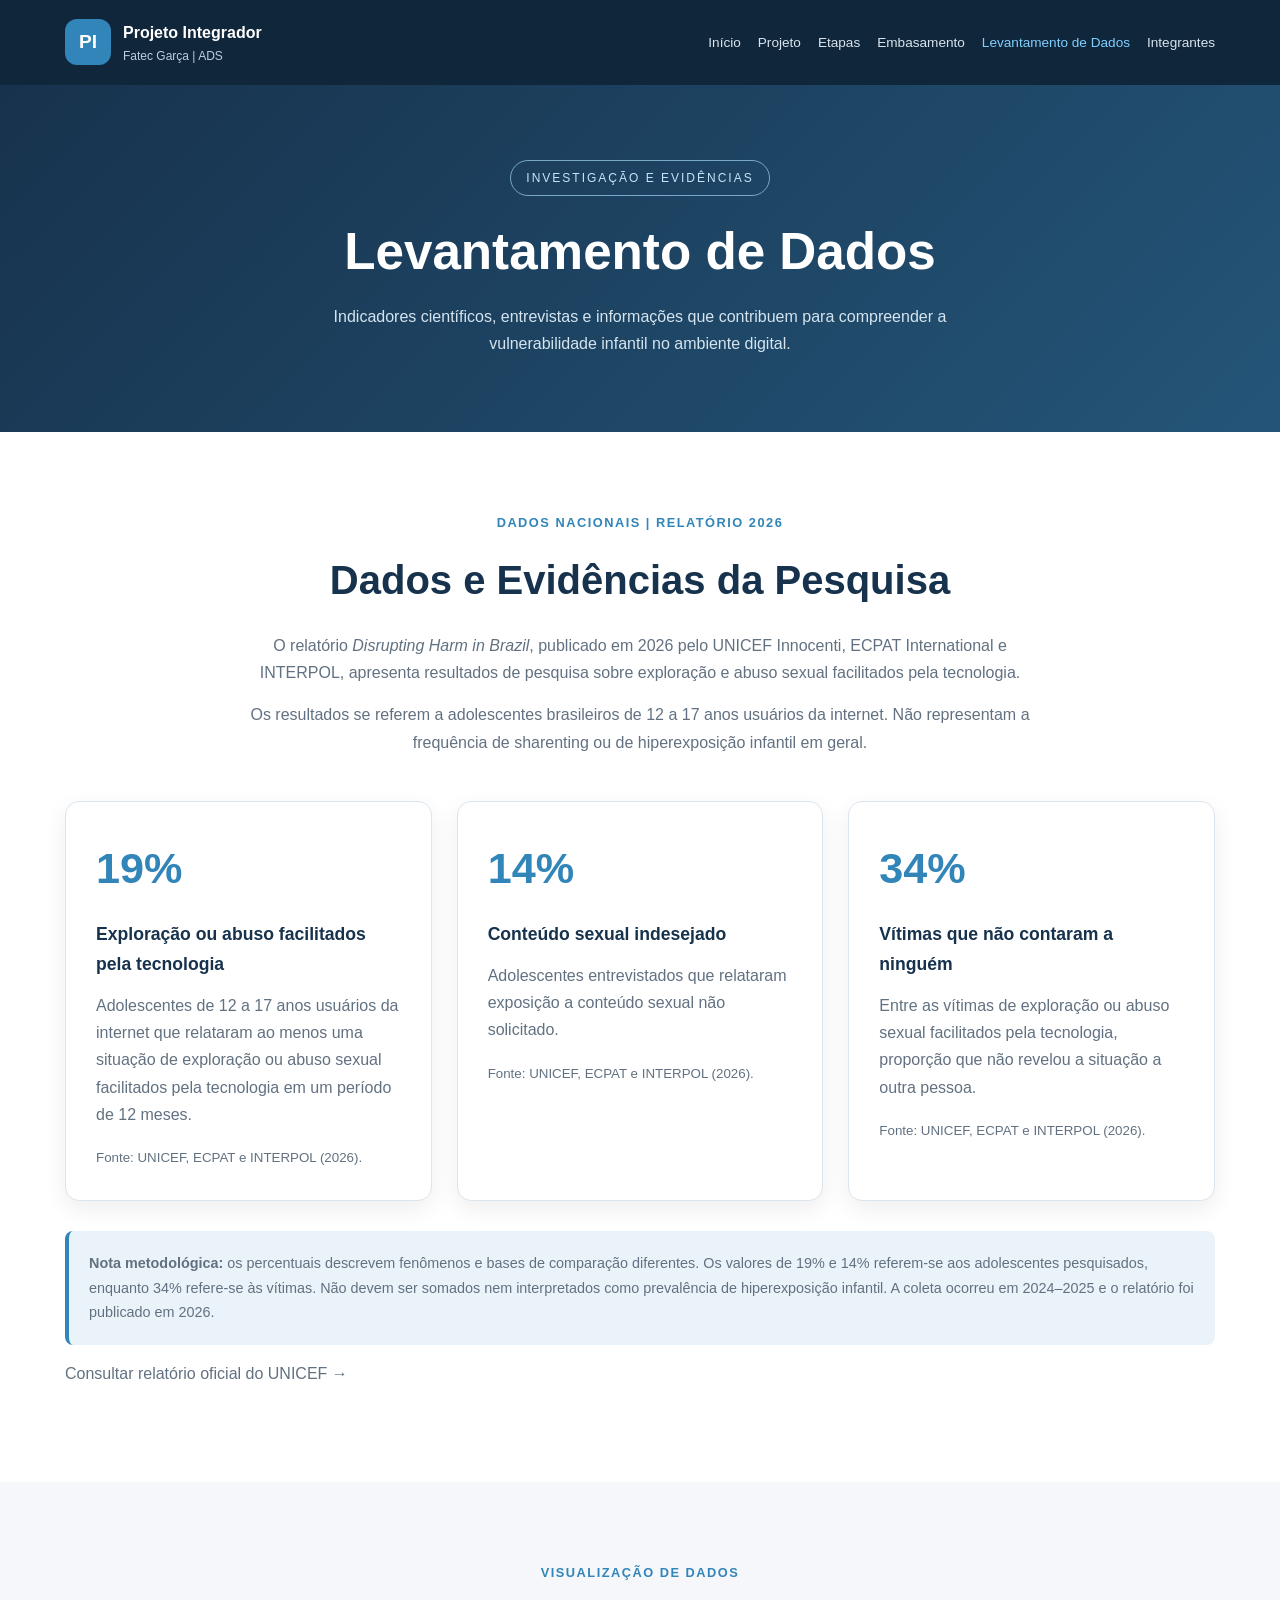
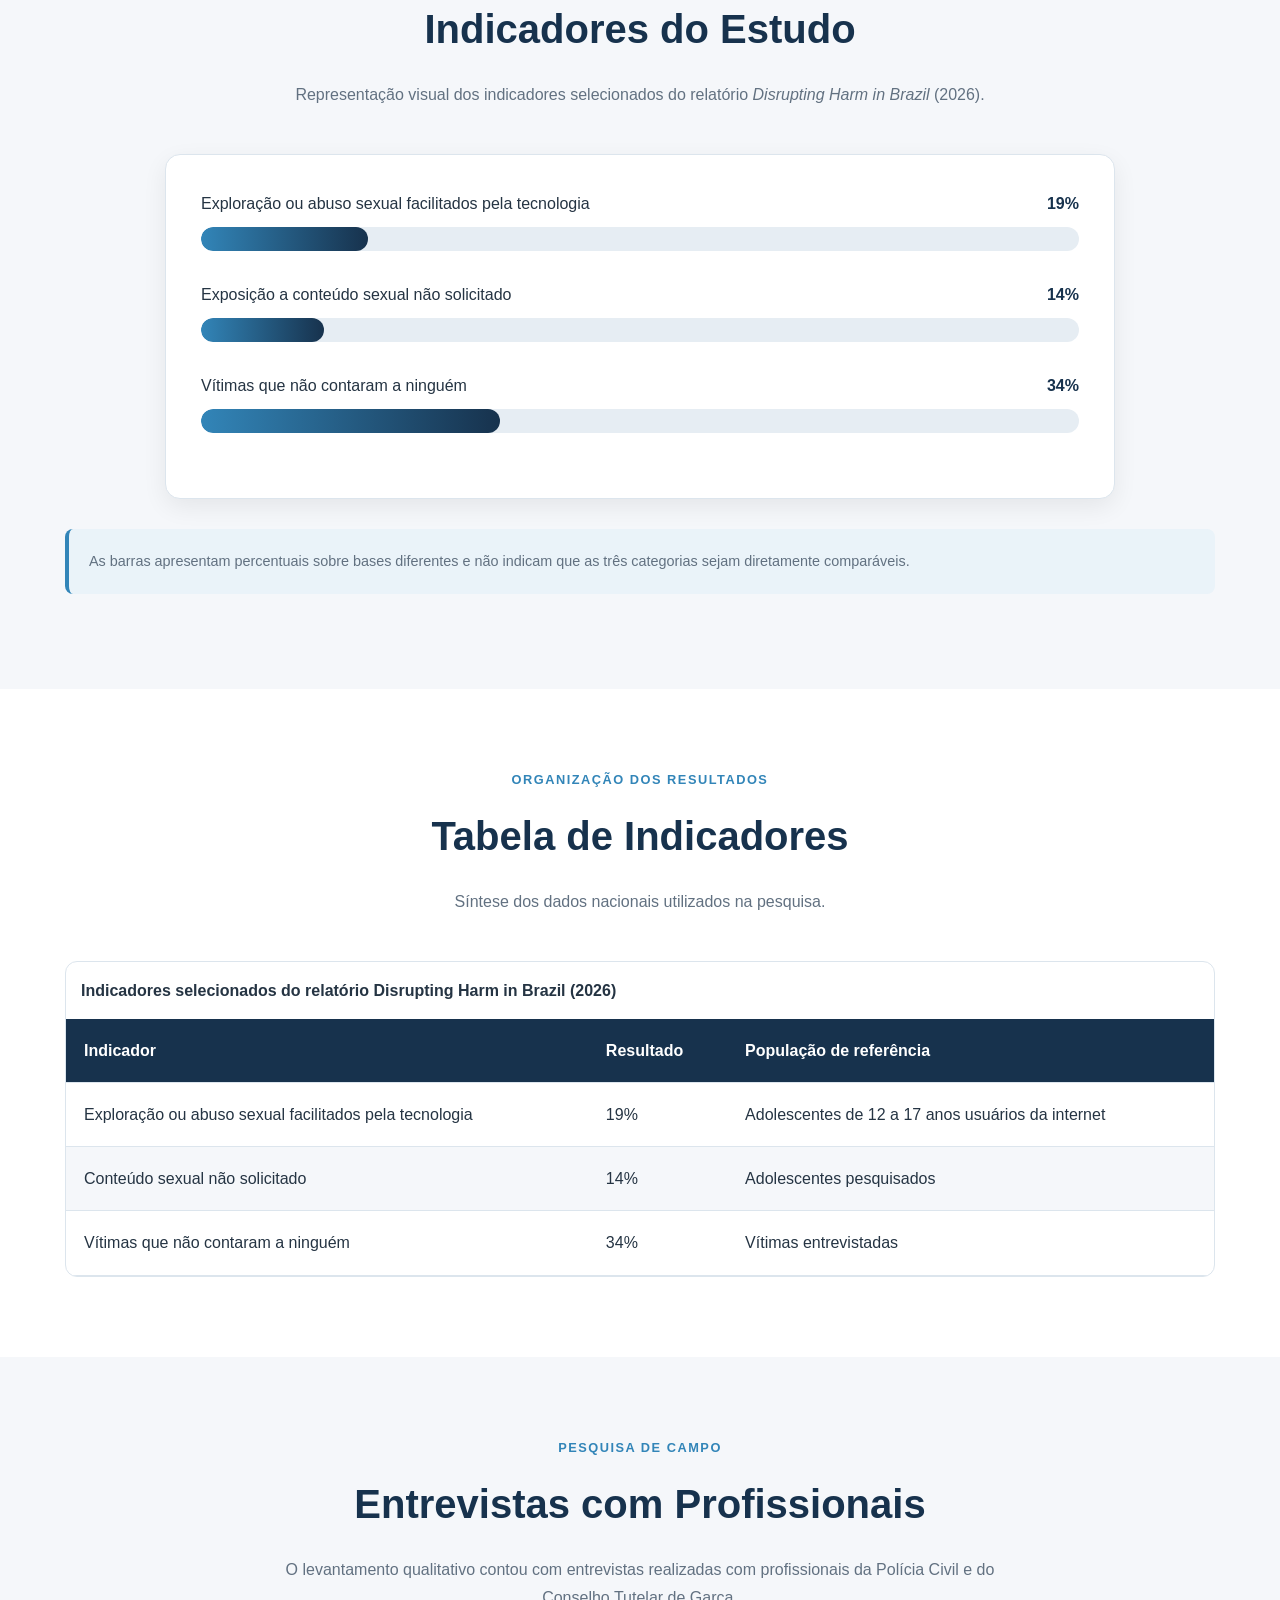
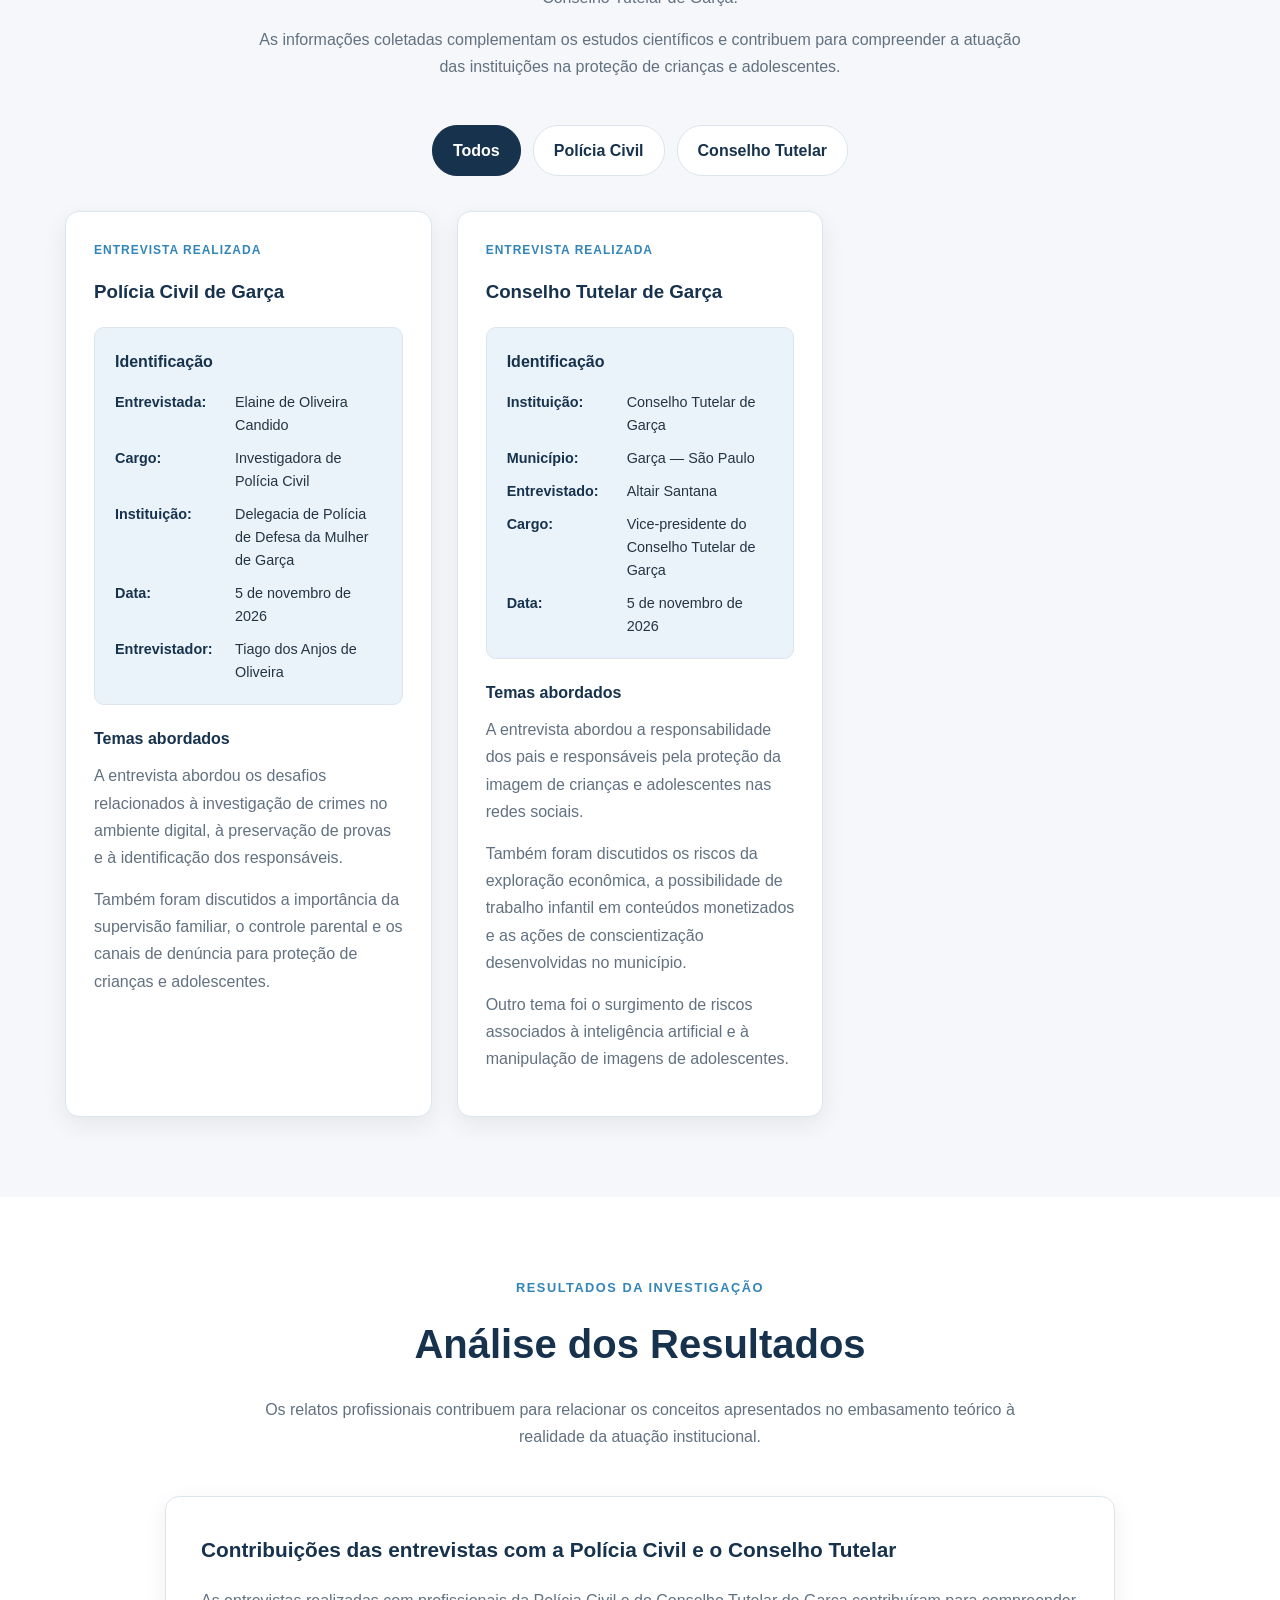
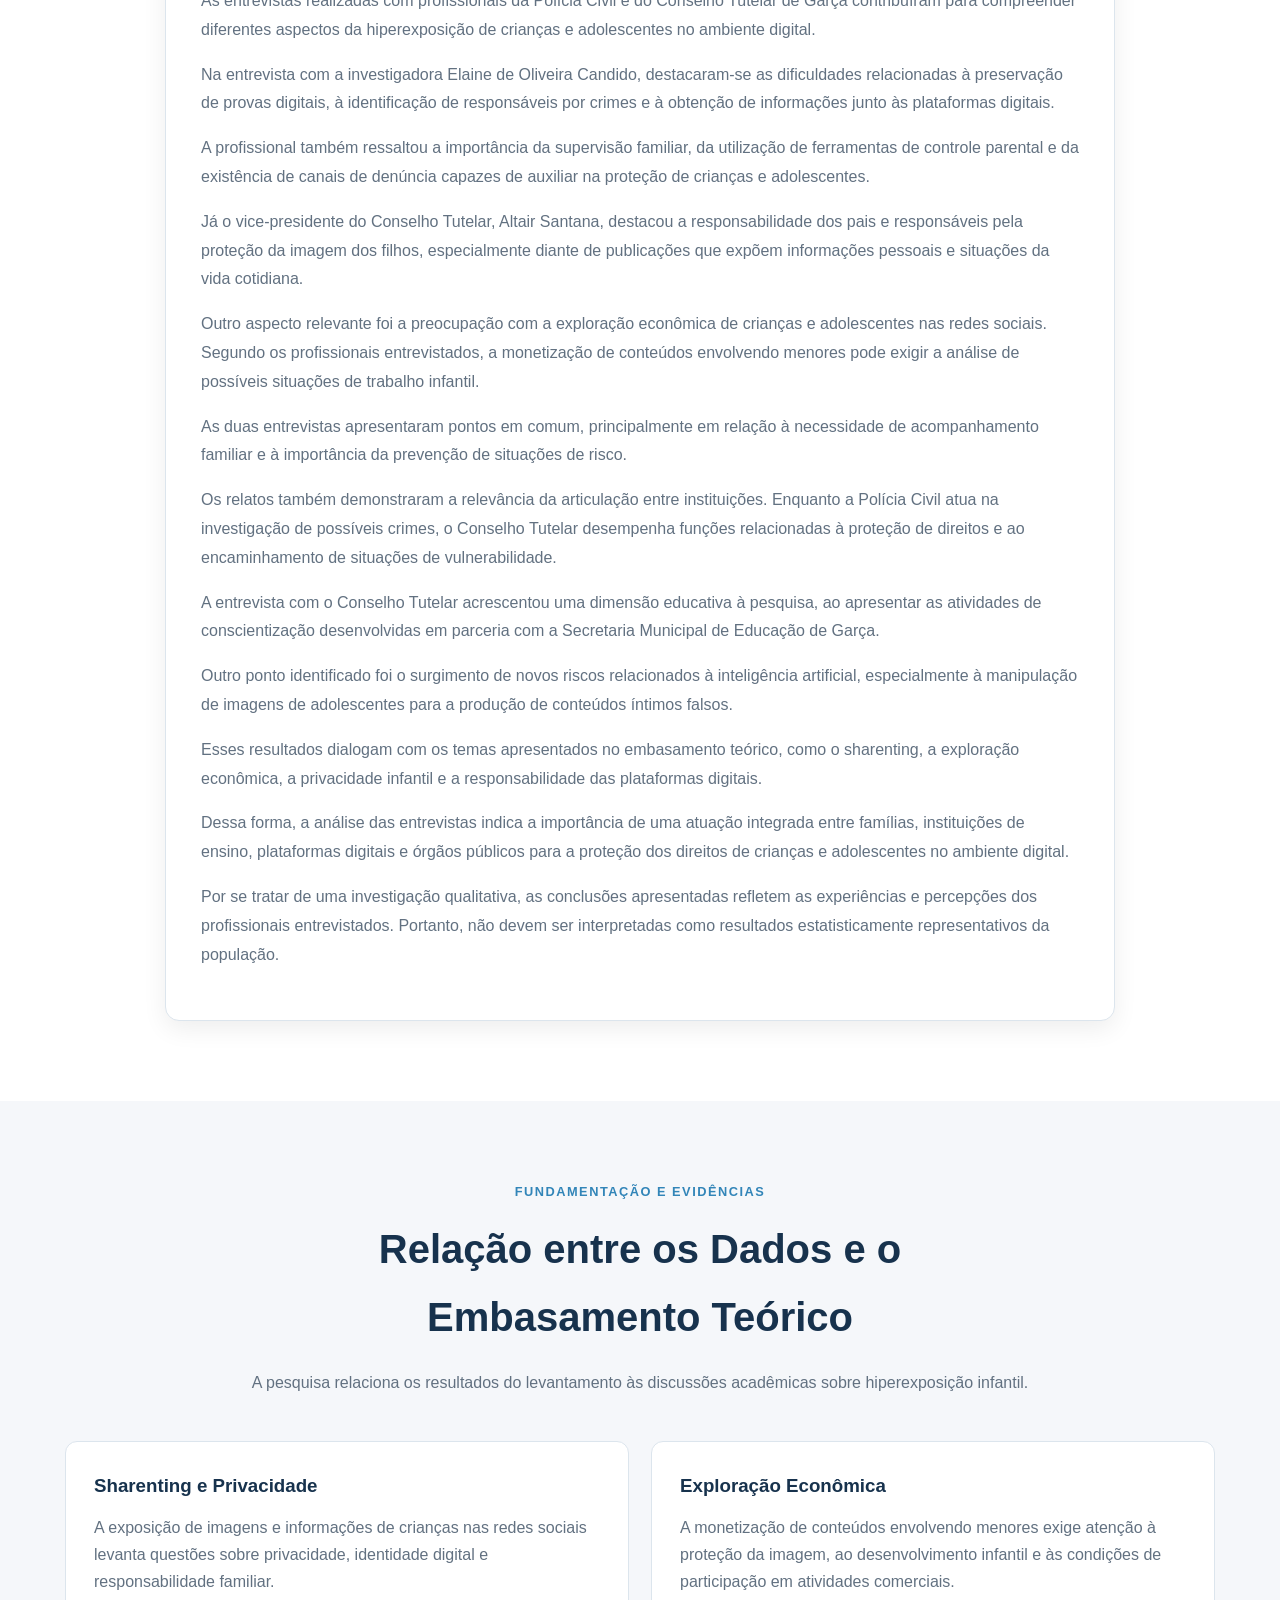
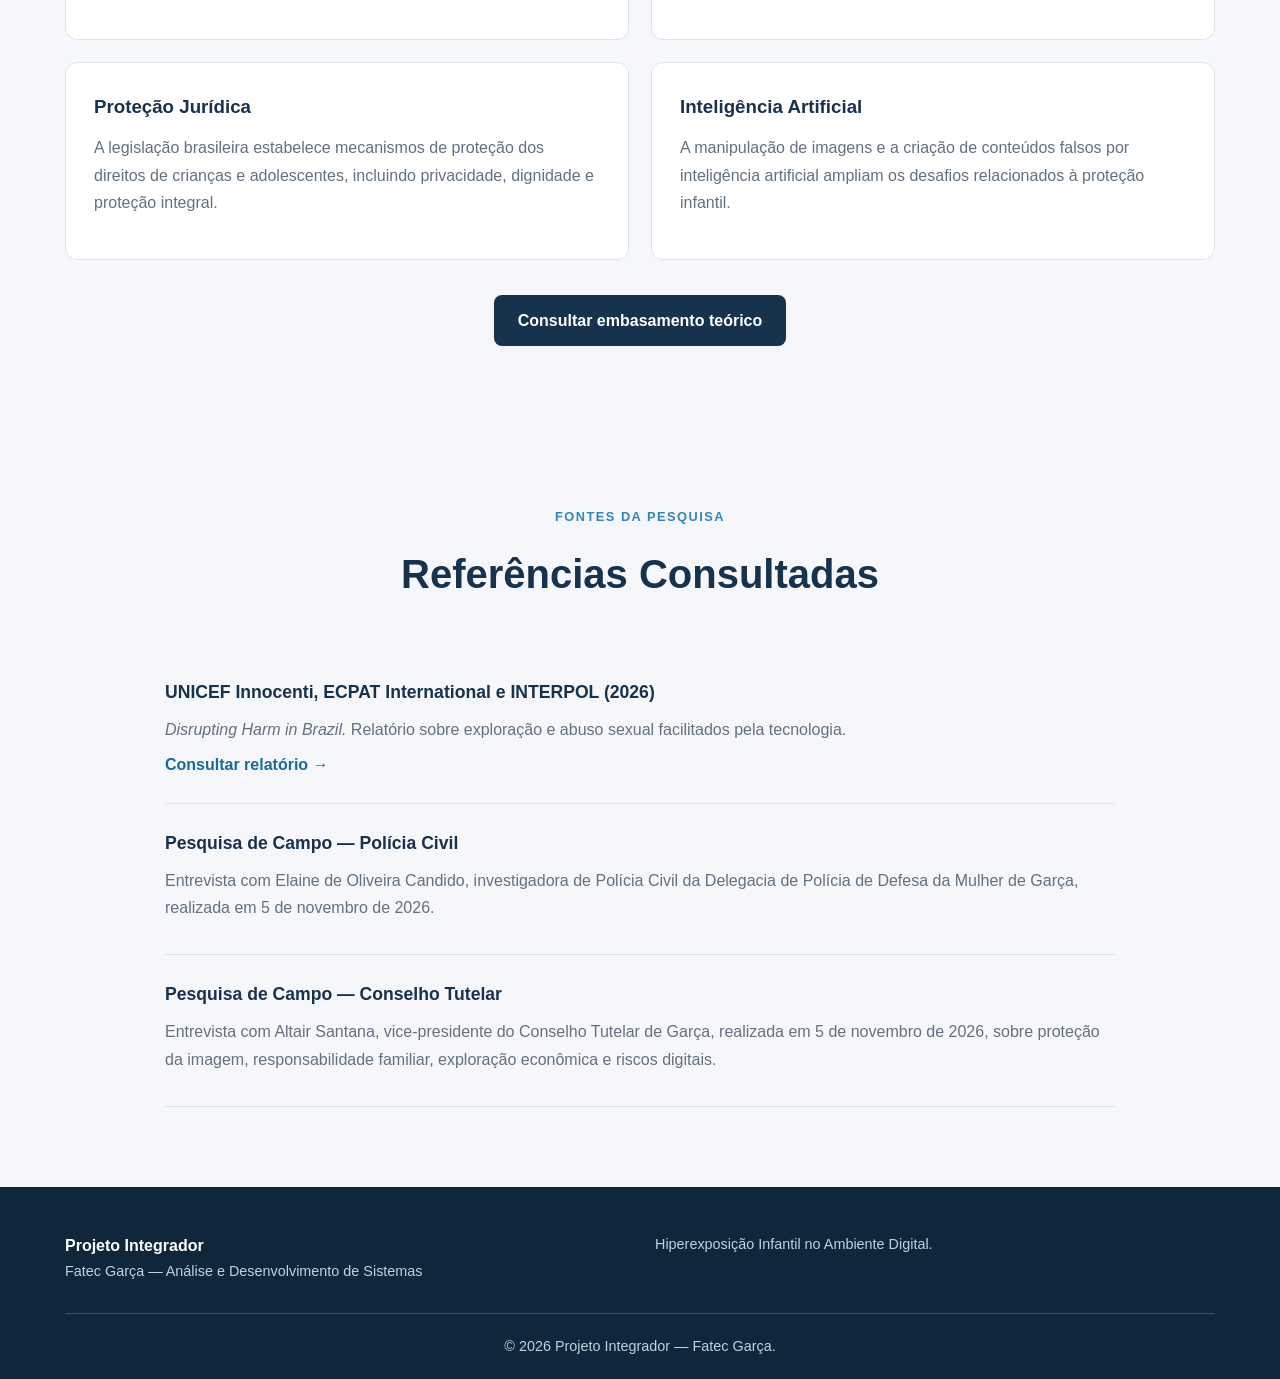
==== commit da40116a: "MELHORIAS" ====
--- a/projeto-integrador/dados.html
+++ b/projeto-integrador/dados.html
@@ -5,15 +5,9 @@
 <head>
     <meta charset="UTF-8">
     <meta name="viewport" content="width=device-width, initial-scale=1.0">
-
-    <meta name="description"
-          content="Levantamento de dados e entrevistas do Projeto Integrador da Fatec Garça sobre hiperexposição infantil no ambiente digital.">
-
-    <meta name="author"
-          content="Grupo do Projeto Integrador - Fatec Garça">
-
+    <meta name="description" content="Levantamento de dados e entrevistas do Projeto Integrador da Fatec Garça sobre hiperexposição infantil no ambiente digital.">
+    <meta name="author" content="Grupo do Projeto Integrador - Fatec Garça">
     <title>Levantamento de Dados | Projeto Integrador</title>
-
     <link rel="stylesheet" href="css/estilo.css">
     <script src="js/script.js" defer></script>
 </head>
@@ -23,7 +17,6 @@
     <!-- CABEÇALHO -->
     <header class="cabecalho">
         <div class="container cabecalho-conteudo">
-
             <a href="index.html" class="marca">
                 <span class="marca-simbolo">PI</span>
                 <span>
@@ -32,33 +25,21 @@
                 </span>
             </a>
 
-            <button id="botao-menu"
-                    class="botao-menu"
-                    type="button"
-                    aria-label="Abrir menu"
-                    aria-expanded="false"
-                    aria-controls="menu-principal">
-                ☰
-            </button>
-
-            <nav id="menu-principal"
-                 class="navegacao"
+            <button id="botao-menu" class="botao-menu" type="button"
+                    aria-label="Abrir menu" aria-expanded="false"
+                    aria-controls="menu-principal">☰</button>
+
+            <nav id="menu-principal" class="navegacao"
                  aria-label="Navegação principal">
-
                 <a href="index.html">Início</a>
                 <a href="projeto.html">Projeto</a>
                 <a href="etapas.html">Etapas</a>
                 <a href="embasamento.html">Embasamento</a>
-
-                <a href="dados.html"
-                   class="ativo"
-                   aria-current="page">
+                <a href="dados.html" class="ativo" aria-current="page">
                     Levantamento de Dados
                 </a>
-
                 <a href="integrantes.html">Integrantes</a>
             </nav>
-
         </div>
     </header>
 
@@ -67,1146 +48,369 @@
         <!-- APRESENTAÇÃO -->
         <section class="pagina-hero">
             <div class="container">
-
-                <span class="etiqueta">
-                    INVESTIGAÇÃO E EVIDÊNCIAS
-                </span>
-
+                <span class="etiqueta">INVESTIGAÇÃO E EVIDÊNCIAS</span>
                 <h1>Levantamento de Dados</h1>
-
                 <p>
-                    Indicadores científicos, entrevistas
-                    e informações que contribuem para
-                    compreender a vulnerabilidade infantil
-                    no ambiente digital.
+                    Indicadores científicos, entrevistas e informações
+                    que contribuem para compreender a vulnerabilidade
+                    infantil no ambiente digital.
                 </p>
-
-            </div>
-        </section>
-
-
-        <!-- INDICADORES -->
-        <section class="secao">
-            <div class="container">
-
+            </div>
+        </section>
+
+        <!-- INDICADORES RECENTES -->
+        <section class="secao" id="indicadores-recentes">
+            <div class="container">
                 <div class="secao-cabecalho">
-
                     <span class="secao-etiqueta">
-                        ANÁLISE DE INFORMAÇÕES
+                        DADOS NACIONAIS | RELATÓRIO 2026
                     </span>
-
                     <h2>Dados e Evidências da Pesquisa</h2>
 
                     <p>
-                        O levantamento de dados complementa
-                        a revisão de literatura e contribui
-                        para compreender os fatores associados
-                        à vulnerabilidade de crianças
-                        e adolescentes.
-                    </p>
-
-                    <p>
-                        Esta seção diferencia os indicadores
-                        encontrados em estudos científicos
-                        dos resultados obtidos por meio
-                        das entrevistas realizadas pela equipe.
-                    </p>
-
+                        O relatório <em>Disrupting Harm in Brazil</em>,
+                        publicado em 2026 pelo UNICEF Innocenti,
+                        ECPAT International e INTERPOL, apresenta
+                        resultados de pesquisa sobre exploração e abuso
+                        sexual facilitados pela tecnologia.
+                    </p>
+
+                    <p>
+                        Os resultados se referem a adolescentes brasileiros
+                        de 12 a 17 anos usuários da internet. Não representam
+                        a frequência de sharenting ou de hiperexposição
+                        infantil em geral.
+                    </p>
                 </div>
 
                 <div class="grade-indicadores">
 
                     <article class="indicador-card">
-
-                        <span class="indicador-valor">
-                            39,6%
-                        </span>
-
+                        <span class="indicador-valor">19%</span>
                         <h3>
-                            Famílias em situação de pobreza
+                            Exploração ou abuso facilitados
+                            pela tecnologia
                         </h3>
-
-                        <p>
-                            Percentual identificado entre
-                            as famílias analisadas em estudo
-                            sobre violência sexual infantil.
-                        </p>
-
-                        <small>
-                            Fonte: Habigzang et al. (2005).
-                        </small>
-
+                        <p>
+                            Adolescentes de 12 a 17 anos usuários da internet
+                            que relataram ao menos uma situação de exploração
+                            ou abuso sexual facilitados pela tecnologia
+                            em um período de 12 meses.
+                        </p>
+                        <small>Fonte: UNICEF, ECPAT e INTERPOL (2026).</small>
                     </article>
 
                     <article class="indicador-card">
-
-                        <span class="indicador-valor">
-                            32,1%
-                        </span>
-
-                        <h3>Agressores desempregados</h3>
-
-                        <p>
-                            Percentual de agressores
-                            em situação de desemprego
-                            na pesquisa citada.
-                        </p>
-
-                        <small>
-                            Fonte: Habigzang et al. (2005).
-                        </small>
-
+                        <span class="indicador-valor">14%</span>
+                        <h3>Conteúdo sexual indesejado</h3>
+                        <p>
+                            Adolescentes entrevistados que relataram
+                            exposição a conteúdo sexual não solicitado.
+                        </p>
+                        <small>Fonte: UNICEF, ECPAT e INTERPOL (2026).</small>
                     </article>
 
                     <article class="indicador-card">
-
-                        <span class="indicador-valor">
-                            1989
-                        </span>
-
-                        <h3>
-                            Convenção sobre os Direitos
-                            da Criança
-                        </h3>
-
-                        <p>
-                            Ano de adoção da Convenção
-                            pela Organização das Nações Unidas.
-                        </p>
-
-                        <small>Fonte: ONU (1989).</small>
-
+                        <span class="indicador-valor">34%</span>
+                        <h3>Vítimas que não contaram a ninguém</h3>
+                        <p>
+                            Entre as vítimas de exploração ou abuso sexual
+                            facilitados pela tecnologia, proporção que
+                            não revelou a situação a outra pessoa.
+                        </p>
+                        <small>Fonte: UNICEF, ECPAT e INTERPOL (2026).</small>
                     </article>
 
                 </div>
 
                 <p class="nota-cientifica">
                     <strong>Nota metodológica:</strong>
-                    os percentuais apresentados pertencem
-                    a um estudo sobre violência sexual infantil.
-                    Não representam a prevalência da
-                    hiperexposição digital nem demonstram
-                    uma relação causal entre pobreza,
-                    desemprego e violência.
+                    os percentuais descrevem fenômenos e bases de comparação
+                    diferentes. Os valores de 19% e 14% referem-se aos
+                    adolescentes pesquisados, enquanto 34% refere-se às
+                    vítimas. Não devem ser somados nem interpretados como
+                    prevalência de hiperexposição infantil. A coleta ocorreu
+                    em 2024–2025 e o relatório foi publicado em 2026.
                 </p>
 
-            </div>
-        </section>
-
-
-        <!-- GRÁFICO -->
-        <section class="secao secao-alternativa">
-            <div class="container">
-
+                <p>
+                    <a href="https://www.unicef.org/brazil/innocenti/relatorios/disrupting-harm-brazil-2026"
+                       target="_blank" rel="noopener noreferrer">
+                        Consultar relatório oficial do UNICEF →
+                    </a>
+                </p>
+            </div>
+        </section>
+
+        <!-- GRÁFICOS -->
+        <section class="secao secao-alternativa" id="grafico-pesquisa">
+            <div class="container">
                 <div class="secao-cabecalho">
-
-                    <span class="secao-etiqueta">
-                        VISUALIZAÇÃO DE DADOS
-                    </span>
-
+                    <span class="secao-etiqueta">VISUALIZAÇÃO DE DADOS</span>
                     <h2>Indicadores do Estudo</h2>
-
-                    <p>
-                        Representação visual de dois
-                        percentuais apresentados na pesquisa
-                        de Habigzang et al. (2005).
-                    </p>
-
-                </div>
-
-                <div class="grafico-container">
-
-                    <h3>
-                        Indicadores de vulnerabilidade
-                        no estudo citado
-                    </h3>
-
-                    <div class="grafico-barras"
-                         role="img"
-                         aria-label="39,6% das famílias analisadas viviam em situação de pobreza e 32,1% dos agressores estavam desempregados.">
-
-                        <div class="grafico-item">
-
-                            <div class="grafico-texto">
-                                <span>
-                                    Famílias em situação
-                                    de pobreza
-                                </span>
-                                <strong>39,6%</strong>
-                            </div>
-
-                            <div class="grafico-trilha">
-                                <div class="grafico-barra"
-                                     data-valor="39.6">
-                                </div>
-                            </div>
-
-                        </div>
-
-                        <div class="grafico-item">
-
-                            <div class="grafico-texto">
-                                <span>
-                                    Agressores desempregados
-                                </span>
-                                <strong>32,1%</strong>
-                            </div>
-
-                            <div class="grafico-trilha">
-                                <div class="grafico-barra"
-                                     data-valor="32.1">
-                                </div>
-                            </div>
-
-                        </div>
-
+                    <p>
+                        Representação visual dos indicadores selecionados
+                        do relatório <em>Disrupting Harm in Brazil</em> (2026).
+                    </p>
+                </div>
+
+                <div class="grafico-barras">
+
+                    <div class="grafico-item">
+                        <div class="grafico-texto">
+                            <span>
+                                Exploração ou abuso sexual
+                                facilitados pela tecnologia
+                            </span>
+                            <strong>19%</strong>
+                        </div>
+                        <div class="grafico-trilha">
+                            <div class="grafico-barra" style="width: 19%;"></div>
+                        </div>
                     </div>
 
-                    <p class="grafico-fonte">
-                        Fonte: Habigzang et al. (2005).
-                        Os indicadores possuem denominadores
-                        diferentes e não devem ser somados.
-                    </p>
-
-                </div>
-
-            </div>
-        </section>
-
+                    <div class="grafico-item">
+                        <div class="grafico-texto">
+                            <span>
+                                Exposição a conteúdo sexual não solicitado
+                            </span>
+                            <strong>14%</strong>
+                        </div>
+                        <div class="grafico-trilha">
+                            <div class="grafico-barra" style="width: 14%;"></div>
+                        </div>
+                    </div>
+
+                    <div class="grafico-item">
+                        <div class="grafico-texto">
+                            <span>
+                                Vítimas que não contaram a ninguém
+                            </span>
+                            <strong>34%</strong>
+                        </div>
+                        <div class="grafico-trilha">
+                            <div class="grafico-barra" style="width: 34%;"></div>
+                        </div>
+                    </div>
+
+                </div>
+
+                <p class="nota-cientifica">
+                    As barras apresentam percentuais sobre bases diferentes
+                    e não indicam que as três categorias sejam diretamente
+                    comparáveis.
+                </p>
+            </div>
+        </section>
 
         <!-- TABELA -->
-        <section class="secao">
-            <div class="container">
-
+        <section class="secao" id="tabela-indicadores">
+            <div class="container">
                 <div class="secao-cabecalho">
-
-                    <span class="secao-etiqueta">
-                        ORGANIZAÇÃO CIENTÍFICA
-                    </span>
-
+                    <span class="secao-etiqueta">ORGANIZAÇÃO DOS RESULTADOS</span>
                     <h2>Tabela de Indicadores</h2>
-
-                    <p>
-                        Síntese dos indicadores utilizados
-                        na apresentação.
-                    </p>
-
+                    <p>Síntese dos dados nacionais utilizados na pesquisa.</p>
                 </div>
 
                 <div class="tabela-responsiva">
-
-                    <table class="tabela-dados">
-
+                    <table>
                         <caption>
-                            Indicadores citados na pesquisa
+                            Indicadores selecionados do relatório
+                            Disrupting Harm in Brazil (2026)
                         </caption>
 
                         <thead>
                             <tr>
                                 <th scope="col">Indicador</th>
-                                <th scope="col">Valor</th>
-                                <th scope="col">Fonte</th>
-                                <th scope="col">Contexto</th>
+                                <th scope="col">Resultado</th>
+                                <th scope="col">População de referência</th>
                             </tr>
                         </thead>
 
                         <tbody>
-
                             <tr>
                                 <td>
-                                    Famílias em situação de pobreza
+                                    Exploração ou abuso sexual
+                                    facilitados pela tecnologia
                                 </td>
-                                <td>39,6%</td>
-                                <td>Habigzang et al. (2005)</td>
+                                <td>19%</td>
                                 <td>
-                                    Famílias analisadas no estudo
-                                    sobre violência sexual infantil
+                                    Adolescentes de 12 a 17 anos
+                                    usuários da internet
                                 </td>
                             </tr>
 
                             <tr>
-                                <td>Agressores desempregados</td>
-                                <td>32,1%</td>
-                                <td>Habigzang et al. (2005)</td>
-                                <td>
-                                    Agressores considerados
-                                    no estudo citado
-                                </td>
+                                <td>Conteúdo sexual não solicitado</td>
+                                <td>14%</td>
+                                <td>Adolescentes pesquisados</td>
                             </tr>
 
+                            <tr>
+                                <td>Vítimas que não contaram a ninguém</td>
+                                <td>34%</td>
+                                <td>Vítimas entrevistadas</td>
+                            </tr>
                         </tbody>
-
                     </table>
-
-                </div>
-
-            </div>
-        </section>
-
+                </div>
+            </div>
+        </section>
 
         <!-- ENTREVISTAS -->
-        <section class="secao secao-alternativa"
-                 id="entrevistas">
-
-            <div class="container">
-
+        <section class="secao secao-alternativa" id="entrevistas">
+            <div class="container">
                 <div class="secao-cabecalho">
-
-                    <span class="secao-etiqueta">
-                        PESQUISA DE CAMPO
-                    </span>
-
+                    <span class="secao-etiqueta">PESQUISA DE CAMPO</span>
                     <h2>Entrevistas com Profissionais</h2>
 
                     <p>
-                        Entrevistas com profissionais
-                        que atuam na proteção de crianças
-                        e adolescentes, reunindo experiências
-                        institucionais relacionadas aos riscos
-                        do ambiente digital.
-                    </p>
-
-                    <p>
-                        Selecione uma instituição
-                        para visualizar as informações.
-                    </p>
-
-                </div>
-
+                        O levantamento qualitativo contou com entrevistas
+                        realizadas com profissionais da Polícia Civil
+                        e do Conselho Tutelar de Garça.
+                    </p>
+
+                    <p>
+                        As informações coletadas complementam os estudos
+                        científicos e contribuem para compreender a atuação
+                        das instituições na proteção de crianças
+                        e adolescentes.
+                    </p>
+                </div>
 
                 <!-- FILTROS -->
-                <div class="filtros-entrevistas"
+                <div class="filtros-entrevistas" role="group"
                      aria-label="Filtrar entrevistas">
 
-                    <button class="filtro-entrevista ativo"
-                            type="button"
-                            data-entrevista="todos"
-                            aria-pressed="true">
+                    <button type="button" class="filtro-entrevista ativo"
+                            data-entrevista="todos" aria-pressed="true">
                         Todos
                     </button>
 
-                    <button class="filtro-entrevista"
-                            type="button"
-                            data-entrevista="conselho"
-                            aria-pressed="false">
+                    <button type="button" class="filtro-entrevista"
+                            data-entrevista="policia" aria-pressed="false">
+                        Polícia Civil
+                    </button>
+
+                    <button type="button" class="filtro-entrevista"
+                            data-entrevista="conselho" aria-pressed="false">
                         Conselho Tutelar
                     </button>
-
-                    <button class="filtro-entrevista"
-                            type="button"
-                            data-entrevista="policia"
-                            aria-pressed="false">
-                        Polícia Civil
-                    </button>
-
-                    <button class="filtro-entrevista"
-                            type="button"
-                            data-entrevista="psicologia"
-                            aria-pressed="false">
-                        Psicologia
-                    </button>
-
-                </div>
-
+                </div>
 
                 <div class="grade-entrevistas">
 
-
-                    <!-- ===================================
-                         ENTREVISTA - CONSELHO TUTELAR
-                    ==================================== -->
-                    <article class="entrevista-card"
-                             data-tipo="conselho">
-
+                    <!-- POLÍCIA CIVIL -->
+                    <article class="entrevista-card" data-tipo="policia">
                         <span class="entrevista-tipo">
-                            PESQUISA DE CAMPO
+                            ENTREVISTA REALIZADA
                         </span>
 
-                        <h3>
-                            Entrevista — Conselho Tutelar
-                        </h3>
-
-
-                        <!-- IDENTIFICAÇÃO -->
+                        <h3>Polícia Civil de Garça</h3>
+
                         <div class="ficha-entrevista">
-
-                            <h4>
-                                Identificação da Entrevista
-                            </h4>
-
+                            <h4>Identificação</h4>
                             <dl>
-
-                                <dt>Entrevistados:</dt>
-                                <dd>
-                                    Representantes do Conselho
-                                    Tutelar de Garça
-                                    (nomes a confirmar)
-                                </dd>
+                                <dt>Entrevistada:</dt>
+                                <dd>Elaine de Oliveira Candido</dd>
+
+                                <dt>Cargo:</dt>
+                                <dd>Investigadora de Polícia Civil</dd>
 
                                 <dt>Instituição:</dt>
                                 <dd>
-                                    Conselho Tutelar de Garça
+                                    Delegacia de Polícia de Defesa
+                                    da Mulher de Garça
                                 </dd>
 
+                                <dt>Data:</dt>
+                                <dd>5 de novembro de 2026</dd>
+
+                                <dt>Entrevistador:</dt>
+                                <dd>Tiago dos Anjos de Oliveira</dd>
+                            </dl>
+                        </div>
+
+                        <h4>Temas abordados</h4>
+
+                        <p>
+                            A entrevista abordou os desafios relacionados
+                            à investigação de crimes no ambiente digital,
+                            à preservação de provas e à identificação
+                            dos responsáveis.
+                        </p>
+
+                        <p>
+                            Também foram discutidos a importância da
+                            supervisão familiar, o controle parental e
+                            os canais de denúncia para proteção de
+                            crianças e adolescentes.
+                        </p>
+                    </article>
+
+                    <!-- CONSELHO TUTELAR -->
+                    <article class="entrevista-card" data-tipo="conselho">
+                        <span class="entrevista-tipo">
+                            ENTREVISTA REALIZADA
+                        </span>
+
+                        <h3>Conselho Tutelar de Garça</h3>
+
+                        <div class="ficha-entrevista">
+                            <h4>Identificação</h4>
+                            <dl>
+                                <dt>Instituição:</dt>
+                                <dd>Conselho Tutelar de Garça</dd>
+
                                 <dt>Município:</dt>
-                                <dd>
-                                    Garça — São Paulo
-                                </dd>
+                                <dd>Garça — São Paulo</dd>
+
+                                <dt>Entrevistado:</dt>
+                                <dd>Altair Santana</dd>
+
+                                <dt>Cargo:</dt>
+                                <dd>Vice-presidente do Conselho Tutelar de Garça</dd>
 
                                 <dt>Data:</dt>
-                                <dd>
-                                    A confirmar
-                                </dd>
-
-                                <dt>Entrevistador:</dt>
-                                <dd>
-                                    Tiago dos Anjos de Oliveira
-                                </dd>
-
-                                <dt>Instrumento:</dt>
-                                <dd>
-                                    Entrevista semiestruturada,
-                                    registrada em áudio
-                                </dd>
-
+                                <dd>5 de novembro de 2026</dd>
                             </dl>
-
-                        </div>
-
-
-                        <p>
-                            A entrevista teve como objetivo
-                            compreender a atuação do Conselho
-                            Tutelar diante da hiperexposição
-                            de crianças e adolescentes nas
-                            redes sociais, considerando
-                            as denúncias recebidas,
-                            a responsabilidade familiar,
-                            a exploração econômica,
-                            as medidas de proteção
-                            e os desafios da prevenção.
-                        </p>
-
-
-                        <h4>Principais resultados</h4>
-
-                        <ul>
-
-                            <li>
-                                Recebimento de denúncias
-                                e comunicações relacionadas
-                                à exposição inadequada
-                                de crianças e adolescentes.
-                            </li>
-
-                            <li>
-                                Orientação aos pais e responsáveis
-                                sobre o dever de proteger
-                                a imagem e a privacidade
-                                dos filhos.
-                            </li>
-
-                            <li>
-                                Identificação de situações
-                                de monetização de conteúdos
-                                que podem caracterizar
-                                exploração econômica
-                                ou trabalho infantil.
-                            </li>
-
-                            <li>
-                                Encaminhamento de casos
-                                ao Ministério Público
-                                e atuação conjunta
-                                com a Polícia Civil.
-                            </li>
-
-                            <li>
-                                Preocupação com o uso
-                                de inteligência artificial
-                                para produzir imagens
-                                íntimas falsas.
-                            </li>
-
-                            <li>
-                                Realização de atividades
-                                educativas sobre o ECA Digital
-                                em escolas municipais.
-                            </li>
-
-                        </ul>
-
-
-                        <!-- ANÁLISE EXPANSÍVEL -->
-                        <details class="entrevista-detalhes">
-
-                            <summary>
-                                Ver análise da entrevista
-                            </summary>
-
-                            <div class="entrevista-conteudo">
-
-
-                                <h4>
-                                    1. Ocorrências e identificação
-                                </h4>
-
-                                <p>
-                                    Os representantes do Conselho
-                                    Tutelar relataram o recebimento
-                                    de denúncias e comunicações
-                                    envolvendo a exposição inadequada
-                                    de crianças e adolescentes
-                                    nas redes sociais.
-                                </p>
-
-                                <p>
-                                    Segundo os entrevistados,
-                                    as situações são analisadas
-                                    para identificar possíveis
-                                    violações de direitos.
-                                    Dependendo da gravidade,
-                                    as informações podem ser
-                                    encaminhadas ao Ministério
-                                    Público para avaliação
-                                    das medidas cabíveis.
-                                </p>
-
-                                <p>
-                                    Os profissionais destacaram
-                                    que a internet não possui
-                                    fronteiras geográficas,
-                                    permitindo que imagens
-                                    e vídeos publicados
-                                    em Garça alcancem pessoas
-                                    de diferentes regiões
-                                    e países.
-                                </p>
-
-
-                                <h4>
-                                    2. Responsabilidade familiar
-                                </h4>
-
-                                <p>
-                                    Os conselheiros consideram
-                                    inadequada a publicação
-                                    excessiva de imagens,
-                                    vídeos e informações
-                                    pessoais de crianças
-                                    pelos próprios responsáveis.
-                                </p>
-
-                                <p>
-                                    Durante a entrevista,
-                                    foi ressaltado que a imagem
-                                    pertence à criança,
-                                    cabendo aos pais e responsáveis
-                                    preservar sua privacidade
-                                    e garantir sua proteção.
-                                </p>
-
-                                <p>
-                                    Os profissionais mencionaram
-                                    o artigo 22 do Estatuto
-                                    da Criança e do Adolescente,
-                                    relacionado aos deveres
-                                    dos pais, e o artigo 98,
-                                    que trata de situações
-                                    de ameaça ou violação
-                                    de direitos.
-                                </p>
-
-                                <p>
-                                    Quando identificadas
-                                    situações inadequadas,
-                                    o Conselho Tutelar pode
-                                    orientar os responsáveis,
-                                    aplicar medidas previstas
-                                    em suas atribuições
-                                    e encaminhar os casos
-                                    às autoridades competentes.
-                                </p>
-
-
-                                <h4>
-                                    3. Exploração econômica
-                                </h4>
-
-                                <p>
-                                    A monetização de conteúdos
-                                    envolvendo crianças
-                                    e adolescentes foi apontada
-                                    como uma preocupação importante.
-                                </p>
-
-                                <p>
-                                    Segundo os entrevistados,
-                                    a utilização da imagem infantil
-                                    para gerar receitas financeiras
-                                    pode exigir uma análise
-                                    sobre possíveis situações
-                                    de exploração econômica
-                                    ou trabalho infantil.
-                                </p>
-
-                                <p>
-                                    O Conselho Tutelar examina
-                                    as informações recebidas,
-                                    orienta as famílias
-                                    e pode encaminhar
-                                    os casos ao Ministério Público
-                                    quando existem indícios
-                                    de violação de direitos.
-                                </p>
-
-                                <p>
-                                    A caracterização de trabalho
-                                    infantil depende das condições
-                                    concretas da atividade,
-                                    não podendo ser presumida
-                                    apenas pela existência
-                                    de monetização.
-                                </p>
-
-
-                                <h4>
-                                    4. Medidas de proteção
-                                </h4>
-
-                                <p>
-                                    Entre os procedimentos
-                                    relatados estão o atendimento
-                                    aos pais e responsáveis,
-                                    a avaliação das condições
-                                    familiares e a orientação
-                                    para interromper situações
-                                    de exposição inadequada.
-                                </p>
-
-                                <p>
-                                    Quando necessário,
-                                    crianças e adolescentes
-                                    podem ser encaminhados
-                                    para acompanhamento
-                                    psicológico especializado.
-                                </p>
-
-                                <p>
-                                    Os entrevistados também
-                                    destacaram a importância
-                                    da atuação conjunta
-                                    com a Polícia Civil
-                                    e o Ministério Público.
-                                </p>
-
-                                <p>
-                                    Essa articulação permite
-                                    reunir informações,
-                                    registrar ocorrências
-                                    e subsidiar a adoção
-                                    de medidas de proteção,
-                                    respeitadas as atribuições
-                                    de cada instituição.
-                                </p>
-
-
-                                <h4>
-                                    5. Prevenção e desafios
-                                </h4>
-
-                                <p>
-                                    A conscientização das famílias
-                                    foi apontada como um dos
-                                    principais desafios enfrentados
-                                    pelo Conselho Tutelar.
-                                </p>
-
-                                <p>
-                                    Os profissionais ressaltaram
-                                    a necessidade de os pais
-                                    acompanharem o uso da internet
-                                    pelos filhos e compreenderem
-                                    os riscos relacionados
-                                    à divulgação de imagens
-                                    e informações pessoais.
-                                </p>
-
-                                <p>
-                                    Outro desafio mencionado
-                                    foi o uso inadequado
-                                    da inteligência artificial.
-                                    Os entrevistados relataram
-                                    conhecimento de situação
-                                    envolvendo a manipulação
-                                    de fotografias de adolescente
-                                    para produzir imagens
-                                    íntimas falsas.
-                                </p>
-
-                                <p>
-                                    O relato evidencia
-                                    a preocupação institucional
-                                    com novas formas de violação
-                                    da intimidade e da dignidade
-                                    de crianças e adolescentes.
-                                </p>
-
-                                <p>
-                                    Os representantes também
-                                    informaram que o Conselho
-                                    Tutelar de Garça desenvolve
-                                    atividades educativas
-                                    em parceria com a Secretaria
-                                    Municipal de Educação,
-                                    voltadas à divulgação
-                                    de informações sobre
-                                    o ECA Digital.
-                                </p>
-
-                                <p>
-                                    Segundo a entrevista,
-                                    aproximadamente oito
-                                    ou nove escolas municipais
-                                    já haviam recebido ações
-                                    de conscientização,
-                                    com outras atividades
-                                    previstas no calendário.
-                                </p>
-
-
-                                <h4>
-                                    6. Contribuições para a pesquisa
-                                </h4>
-
-                                <p>
-                                    A entrevista demonstra
-                                    que a hiperexposição infantil
-                                    envolve diferentes dimensões,
-                                    incluindo responsabilidade
-                                    familiar, privacidade,
-                                    interesses econômicos
-                                    e atuação institucional.
-                                </p>
-
-                                <p>
-                                    Os relatos contribuem
-                                    para compreender a importância
-                                    da educação digital,
-                                    da prevenção de riscos
-                                    e da articulação entre
-                                    famílias, escolas,
-                                    plataformas e órgãos públicos.
-                                </p>
-
-                            </div>
-
-                        </details>
-
-
-                        <p class="entrevista-situacao">
-                            Entrevista realizada —
-                            análise disponível
-                        </p>
-
-                    </article>
-
-
-
-                    <!-- ===================================
-                         ENTREVISTA - POLÍCIA CIVIL
-                    ==================================== -->
-                    <article class="entrevista-card"
-                             data-tipo="policia">
-
-                        <span class="entrevista-tipo">
-                            PESQUISA DE CAMPO
-                        </span>
-
-                        <h3>
-                            Entrevista — Polícia Civil
-                        </h3>
-
-
-                        <!-- IDENTIFICAÇÃO -->
-                        <div class="ficha-entrevista">
-
-                            <h4>
-                                Identificação da Entrevista
-                            </h4>
-
-                            <dl>
-
-                                <dt>Entrevistada:</dt>
-                                <dd>
-                                    Elaine de Oliveira Candido
-                                </dd>
-
-                                <dt>Cargo:</dt>
-                                <dd>
-                                    Investigadora de Polícia Civil
-                                </dd>
-
-                                <dt>Instituição:</dt>
-                                <dd>
-                                    Delegacia de Polícia
-                                    de Defesa da Mulher
-                                </dd>
-
-                                <dt>Município:</dt>
-                                <dd>
-                                    Garça — São Paulo
-                                </dd>
-
-                                <dt>Data:</dt>
-                                <dd>
-                                    <time datetime="2026-11-05">
-                                        5 de novembro de 2026
-                                    </time>
-                                </dd>
-
-                                <dt>Entrevistador:</dt>
-                                <dd>
-                                    Tiago dos Anjos de Oliveira
-                                </dd>
-
-                                <dt>Instrumento:</dt>
-                                <dd>
-                                    Entrevista semiestruturada,
-                                    registrada em áudio
-                                </dd>
-
-                            </dl>
-
-                        </div>
-
-
-                        <p>
-                            A entrevista teve como objetivo
-                            compreender os principais crimes
-                            relacionados à exposição de
-                            crianças e adolescentes na internet,
-                            os procedimentos de investigação,
-                            as dificuldades na obtenção
-                            de provas digitais e os mecanismos
-                            de denúncia e proteção.
-                        </p>
-
-
-                        <h4>Principais resultados</h4>
-
-                        <ul>
-
-                            <li>
-                                Investigação de divulgação,
-                                compartilhamento e armazenamento
-                                de material de abuso sexual infantil.
-                            </li>
-
-                            <li>
-                                Importância da preservação
-                                de páginas e registros digitais
-                                para identificar responsáveis.
-                            </li>
-
-                            <li>
-                                Dificuldades relacionadas
-                                ao tempo de resposta
-                                das plataformas digitais.
-                            </li>
-
-                            <li>
-                                Possibilidade de denúncias
-                                anônimas pelo Disque 100.
-                            </li>
-
-                            <li>
-                                Necessidade de acompanhamento
-                                familiar e atualização
-                                da legislação.
-                            </li>
-
-                        </ul>
-
-
-                        <!-- ANÁLISE EXPANSÍVEL -->
-                        <details class="entrevista-detalhes">
-
-                            <summary>
-                                Ver análise da entrevista
-                            </summary>
-
-                            <div class="entrevista-conteudo">
-
-                                <h4>
-                                    1. Principais crimes investigados
-                                </h4>
-
-                                <p>
-                                    A investigadora Elaine de
-                                    Oliveira Candido relatou que
-                                    a Delegacia de Defesa da Mulher
-                                    recebe ocorrências relacionadas
-                                    à divulgação, transmissão,
-                                    compartilhamento e armazenamento
-                                    de conteúdo sexual envolvendo
-                                    crianças e adolescentes.
-                                </p>
-
-                                <p>
-                                    Segundo a entrevistada,
-                                    esses materiais também podem
-                                    ser identificados durante
-                                    investigações inicialmente
-                                    relacionadas a outros crimes,
-                                    como o tráfico de entorpecentes.
-                                </p>
-
-
-                                <h4>
-                                    2. Investigação e provas digitais
-                                </h4>
-
-                                <p>
-                                    A profissional explicou que
-                                    a preservação de páginas
-                                    e perfis em redes sociais
-                                    constitui uma etapa importante
-                                    da investigação.
-                                </p>
-
-                                <p>
-                                    Posteriormente, podem ser
-                                    solicitados registros de acesso
-                                    e informações sobre a criação
-                                    dos perfis, visando à identificação
-                                    dos responsáveis.
-                                </p>
-
-                                <p>
-                                    Também destacou a importância
-                                    da perícia em aparelhos
-                                    eletrônicos e dos procedimentos
-                                    de cadeia de custódia.
-                                </p>
-
-
-                                <h4>
-                                    3. Dificuldades investigativas
-                                </h4>
-
-                                <p>
-                                    Uma das principais dificuldades
-                                    mencionadas foi o tempo necessário
-                                    para obter respostas das plataformas
-                                    digitais.
-                                </p>
-
-                                <p>
-                                    A investigadora relatou que
-                                    algumas solicitações podem levar
-                                    de 15 a 30 dias para serem atendidas.
-                                </p>
-
-                                <p>
-                                    Também explicou que a exclusão
-                                    de perfis antes da preservação
-                                    dos registros pode comprometer
-                                    a identificação dos responsáveis.
-                                </p>
-
-
-                                <h4>
-                                    4. Redes sociais e algoritmos
-                                </h4>
-
-                                <p>
-                                    A entrevistada considera que
-                                    as plataformas digitais possuem
-                                    recursos tecnológicos, incluindo
-                                    inteligência artificial, que podem
-                                    contribuir para identificar
-                                    e bloquear conteúdos inadequados
-                                    envolvendo crianças e adolescentes.
-                                </p>
-
-
-                                <h4>
-                                    5. Denúncias
-                                </h4>
-
-                                <p>
-                                    A profissional destacou
-                                    o Disque 100 como um canal
-                                    de denúncias de violações
-                                    de direitos humanos, incluindo
-                                    situações envolvendo exploração
-                                    sexual infantil.
-                                </p>
-
-                                <p>
-                                    Segundo a entrevistada,
-                                    as denúncias podem ser realizadas
-                                    anonimamente ou com identificação
-                                    do denunciante.
-                                </p>
-
-
-                                <h4>
-                                    6. Legislação e proteção
-                                </h4>
-
-                                <p>
-                                    A investigadora avaliou
-                                    positivamente os avanços
-                                    trazidos pelo ECA Digital,
-                                    mas ressaltou a necessidade
-                                    de maior agilidade na atualização
-                                    da legislação diante das
-                                    transformações tecnológicas.
-                                </p>
-
-
-                                <h4>
-                                    7. Responsabilidade dos pais
-                                </h4>
-
-                                <p>
-                                    A entrevistada destacou
-                                    que o fornecimento de aparelhos
-                                    celulares a crianças e adolescentes
-                                    exige acompanhamento
-                                    dos responsáveis.
-                                </p>
-
-                                <p>
-                                    Defendeu a utilização de ferramentas
-                                    de controle parental e a supervisão
-                                    dos conteúdos acessados,
-                                    das interações digitais e dos
-                                    contatos estabelecidos
-                                    nas plataformas.
-                                </p>
-
-                                <p>
-                                    Também alertou para a possibilidade
-                                    de pessoas mal-intencionadas
-                                    utilizarem jogos e redes sociais
-                                    para se aproximar de crianças.
-                                </p>
-
-                            </div>
-
-                        </details>
-
-
-                        <p class="entrevista-situacao">
-                            Entrevista realizada em 05/11/2026 —
-                            análise disponível
-                        </p>
-
-                    </article>
-
-
-
-                    <!-- ===================================
-                         ENTREVISTA - PSICOLOGIA
-                    ==================================== -->
-                    <article class="entrevista-card"
-                             data-tipo="psicologia">
-
-                        <span class="entrevista-tipo">
-                            SAÚDE E DESENVOLVIMENTO
-                        </span>
-
-                        <h3>
-                            Profissional da Psicologia
-                        </h3>
-
-                        <p>
-                            Investigação sobre possíveis
-                            repercussões da hiperexposição
-                            no desenvolvimento emocional,
-                            na privacidade e na construção
-                            da identidade infantil.
-                        </p>
-
-                        <h4>Temas da entrevista</h4>
-
-                        <ul>
-
-                            <li>
-                                Desenvolvimento emocional.
-                            </li>
-
-                            <li>
-                                Privacidade e identidade.
-                            </li>
-
-                            <li>
-                                Pressões por exposição.
-                            </li>
-
-                            <li>
-                                Papel da família.
-                            </li>
-
-                            <li>
-                                Estratégias de prevenção.
-                            </li>
-
-                        </ul>
-
-                        <p class="entrevista-situacao">
-                            Entrevista a definir
-                        </p>
-
-                    </article>
-
-                </div>
-
-
-                <!-- OBSERVAÇÃO METODOLÓGICA -->
-                <p class="nota-cientifica">
-
-                    <strong>Observação metodológica:</strong>
-
-                    a pesquisa de campo contempla entrevistas
-                    semiestruturadas com profissionais
-                    da Polícia Civil e do Conselho Tutelar
-                    do município de Garça, São Paulo.
-
-                    A entrevista com Elaine de Oliveira
-                    Candido foi realizada em 5 de novembro
-                    de 2026.
-
-                    A data e a identificação completa
-                    dos representantes do Conselho Tutelar
-                    ainda serão confirmadas.
-
-                    As análises foram elaboradas
-                    a partir das transcrições fornecidas
-                    pelo entrevistador e representam
-                    experiências e percepções profissionais,
-                    não constituindo, isoladamente,
-                    dados estatísticos gerais.
-
+                        </div>
+
+                        <h4>Temas abordados</h4>
+
+                        <p>
+                            A entrevista abordou a responsabilidade dos
+                            pais e responsáveis pela proteção da imagem
+                            de crianças e adolescentes nas redes sociais.
+                        </p>
+
+                        <p>
+                            Também foram discutidos os riscos da exploração
+                            econômica, a possibilidade de trabalho infantil
+                            em conteúdos monetizados e as ações de
+                            conscientização desenvolvidas no município.
+                        </p>
+
+                        <p>
+                            Outro tema foi o surgimento de riscos associados
+                            à inteligência artificial e à manipulação
+                            de imagens de adolescentes.
+                        </p>
+                    </article>
+
+                </div>
+
+                <p id="aviso-filtro-entrevistas" role="status"
+                   aria-live="polite" hidden>
+                    Nenhuma entrevista encontrada.
                 </p>
-
-            </div>
-        </section>
-
-
-
-        <!-- ===================================
-             ANÁLISE DOS RESULTADOS
-        ==================================== -->
-        <section class="secao">
-
-            <div class="container">
-
+            </div>
+        </section>
+
+        <!-- ANÁLISE DOS RESULTADOS -->
+        <section class="secao" id="analise-resultados">
+            <div class="container">
                 <div class="secao-cabecalho">
-
                     <span class="secao-etiqueta">
                         RESULTADOS DA INVESTIGAÇÃO
                     </span>
@@ -1214,204 +418,209 @@
                     <h2>Análise dos Resultados</h2>
 
                     <p>
-                        Os relatos profissionais contribuem
-                        para relacionar os conceitos
-                        apresentados no embasamento teórico
+                        Os relatos profissionais contribuem para relacionar
+                        os conceitos apresentados no embasamento teórico
                         à realidade da atuação institucional.
                     </p>
-
-                </div>
-
+                </div>
 
                 <div class="analise-pesquisa">
-
                     <h3>
-                        Contribuições das entrevistas
-                        com a Polícia Civil
+                        Contribuições das entrevistas com a Polícia Civil
                         e o Conselho Tutelar
                     </h3>
 
                     <p>
-                        As entrevistas realizadas com
-                        profissionais da Polícia Civil
-                        e do Conselho Tutelar de Garça
-                        contribuíram para compreender
-                        diferentes aspectos da hiperexposição
-                        de crianças e adolescentes
-                        no ambiente digital.
-                    </p>
-
-                    <p>
-                        Na entrevista com a investigadora
-                        Elaine de Oliveira Candido,
-                        destacaram-se as dificuldades
-                        relacionadas à preservação
-                        de provas digitais, à identificação
-                        de responsáveis por crimes
-                        e à obtenção de informações
-                        junto às plataformas digitais.
-                    </p>
-
-                    <p>
-                        A profissional também ressaltou
-                        a importância da supervisão familiar,
-                        da utilização de ferramentas
-                        de controle parental e da existência
-                        de canais de denúncia capazes
-                        de auxiliar na proteção
-                        de crianças e adolescentes.
-                    </p>
-
-                    <p>
-                        Já os representantes do Conselho
-                        Tutelar destacaram a responsabilidade
-                        dos pais e responsáveis pela proteção
-                        da imagem dos filhos, especialmente
-                        diante de publicações que expõem
-                        informações pessoais e situações
-                        da vida cotidiana.
-                    </p>
-
-                    <p>
-                        Outro aspecto relevante foi
-                        a preocupação com a exploração
-                        econômica de crianças e adolescentes
-                        nas redes sociais. Segundo
-                        os entrevistados, a monetização
-                        de conteúdos envolvendo menores
-                        pode exigir a análise
-                        de possíveis situações
-                        de trabalho infantil.
-                    </p>
-
-                    <p>
-                        As duas entrevistas apresentaram
-                        pontos em comum, principalmente
-                        em relação à necessidade
-                        de acompanhamento familiar
-                        e à importância da prevenção
-                        de situações de risco.
-                    </p>
-
-                    <p>
-                        Os relatos também demonstraram
-                        a relevância da articulação
-                        entre instituições. Enquanto
-                        a Polícia Civil atua
-                        na investigação de possíveis crimes,
-                        o Conselho Tutelar desempenha
-                        funções relacionadas à proteção
-                        de direitos e ao encaminhamento
-                        de situações de vulnerabilidade.
-                    </p>
-
-                    <p>
-                        A entrevista com o Conselho Tutelar
-                        acrescentou uma dimensão educativa
-                        à pesquisa, ao apresentar
-                        as atividades de conscientização
-                        desenvolvidas em parceria
-                        com a Secretaria Municipal
-                        de Educação de Garça.
-                    </p>
-
-                    <p>
-                        Outro ponto identificado
-                        foi o surgimento de novos riscos
-                        relacionados à inteligência
-                        artificial, especialmente
-                        à manipulação de imagens
-                        de adolescentes para a produção
-                        de conteúdos íntimos falsos.
-                    </p>
-
-                    <p>
-                        Esses resultados dialogam
-                        com os temas apresentados
-                        no embasamento teórico,
-                        como o sharenting,
-                        a exploração econômica,
-                        a privacidade infantil
-                        e a responsabilidade
-                        das plataformas digitais.
-                    </p>
-
-                    <p>
-                        Dessa forma, a análise
-                        das entrevistas indica
-                        a importância de uma atuação
-                        integrada entre famílias,
-                        instituições de ensino,
-                        plataformas digitais
-                        e órgãos públicos
-                        para a proteção dos direitos
-                        de crianças e adolescentes
-                        no ambiente digital.
-                    </p>
-
-                    <p>
-                        Por se tratar de uma investigação
-                        qualitativa, as conclusões
-                        apresentadas refletem
-                        as experiências e percepções
-                        dos profissionais entrevistados.
-                        Portanto, não devem ser
-                        interpretadas como resultados
-                        estatisticamente representativos
-                        da população.
-                    </p>
-
-                    <p>
-                        A análise poderá ser complementada
-                        após a realização da entrevista
-                        com um profissional da Psicologia,
-                        permitindo examinar também
-                        possíveis consequências
-                        emocionais e comportamentais
-                        da hiperexposição infantil.
-                    </p>
-
-                </div>
-
+                        As entrevistas realizadas com profissionais da Polícia Civil e do Conselho Tutelar de Garça contribuíram para compreender diferentes aspectos da hiperexposição de crianças e adolescentes no ambiente digital.
+                    </p>
+
+                    <p>
+                        Na entrevista com a investigadora Elaine de Oliveira Candido, destacaram-se as dificuldades relacionadas à preservação de provas digitais, à identificação de responsáveis por crimes e à obtenção de informações junto às plataformas digitais.
+                    </p>
+
+                    <p>
+                        A profissional também ressaltou a importância da supervisão familiar, da utilização de ferramentas de controle parental e da existência de canais de denúncia capazes de auxiliar na proteção de crianças e adolescentes.
+                    </p>
+
+                    <p>
+                        Já o vice-presidente do Conselho Tutelar, Altair Santana, destacou a responsabilidade dos pais e responsáveis pela proteção da imagem dos filhos, especialmente diante de publicações que expõem informações pessoais e situações da vida cotidiana.
+                    </p>
+
+                    <p>
+                        Outro aspecto relevante foi a preocupação com a exploração econômica de crianças e adolescentes nas redes sociais. Segundo os profissionais entrevistados, a monetização de conteúdos envolvendo menores pode exigir a análise de possíveis situações de trabalho infantil.
+                    </p>
+
+                    <p>
+                        As duas entrevistas apresentaram pontos em comum, principalmente em relação à necessidade de acompanhamento familiar e à importância da prevenção de situações de risco.
+                    </p>
+
+                    <p>
+                        Os relatos também demonstraram a relevância da articulação entre instituições. Enquanto a Polícia Civil atua na investigação de possíveis crimes, o Conselho Tutelar desempenha funções relacionadas à proteção de direitos e ao encaminhamento de situações de vulnerabilidade.
+                    </p>
+
+                    <p>
+                        A entrevista com o Conselho Tutelar acrescentou uma dimensão educativa à pesquisa, ao apresentar as atividades de conscientização desenvolvidas em parceria com a Secretaria Municipal de Educação de Garça.
+                    </p>
+
+                    <p>
+                        Outro ponto identificado foi o surgimento de novos riscos relacionados à inteligência artificial, especialmente à manipulação de imagens de adolescentes para a produção de conteúdos íntimos falsos.
+                    </p>
+
+                    <p>
+                        Esses resultados dialogam com os temas apresentados no embasamento teórico, como o sharenting, a exploração econômica, a privacidade infantil e a responsabilidade das plataformas digitais.
+                    </p>
+
+                    <p>
+                        Dessa forma, a análise das entrevistas indica a importância de uma atuação integrada entre famílias, instituições de ensino, plataformas digitais e órgãos públicos para a proteção dos direitos de crianças e adolescentes no ambiente digital.
+                    </p>
+
+                    <p>
+                        Por se tratar de uma investigação qualitativa, as conclusões apresentadas refletem as experiências e percepções dos profissionais entrevistados. Portanto, não devem ser interpretadas como resultados estatisticamente representativos da população.
+                    </p>
+                </div>
+            </div>
+        </section>
+
+        <!-- RELAÇÃO COM O EMBASAMENTO -->
+        <section class="secao secao-alternativa" id="discussao">
+            <div class="container">
+                <div class="secao-cabecalho">
+                    <span class="secao-etiqueta">
+                        FUNDAMENTAÇÃO E EVIDÊNCIAS
+                    </span>
+
+                    <h2>
+                        Relação entre os Dados
+                        e o Embasamento Teórico
+                    </h2>
+
+                    <p>
+                        A pesquisa relaciona os resultados do levantamento
+                        às discussões acadêmicas sobre hiperexposição infantil.
+                    </p>
+                </div>
+
+                <div class="grade-temas">
+                    <article class="tema">
+                        <h3>Sharenting e Privacidade</h3>
+                        <p>
+                            A exposição de imagens e informações de crianças
+                            nas redes sociais levanta questões sobre
+                            privacidade, identidade digital
+                            e responsabilidade familiar.
+                        </p>
+                    </article>
+
+                    <article class="tema">
+                        <h3>Exploração Econômica</h3>
+                        <p>
+                            A monetização de conteúdos envolvendo menores
+                            exige atenção à proteção da imagem, ao
+                            desenvolvimento infantil e às condições
+                            de participação em atividades comerciais.
+                        </p>
+                    </article>
+
+                    <article class="tema">
+                        <h3>Proteção Jurídica</h3>
+                        <p>
+                            A legislação brasileira estabelece mecanismos
+                            de proteção dos direitos de crianças e
+                            adolescentes, incluindo privacidade,
+                            dignidade e proteção integral.
+                        </p>
+                    </article>
+
+                    <article class="tema">
+                        <h3>Inteligência Artificial</h3>
+                        <p>
+                            A manipulação de imagens e a criação de conteúdos
+                            falsos por inteligência artificial ampliam os
+                            desafios relacionados à proteção infantil.
+                        </p>
+                    </article>
+                </div>
+
+                <div class="centro">
+                    <a href="embasamento.html" class="botao botao-escuro">
+                        Consultar embasamento teórico
+                    </a>
+                </div>
+            </div>
+        </section>
+
+        <!-- REFERÊNCIAS -->
+        <section class="secao secao-alternativa" id="referencias">
+            <div class="container">
+                <div class="secao-cabecalho">
+                    <span class="secao-etiqueta">FONTES DA PESQUISA</span>
+                    <h2>Referências Consultadas</h2>
+                </div>
+
+                <div class="referencias-lista">
+                    <article class="referencia-item">
+                        <h3>
+                            UNICEF Innocenti, ECPAT International
+                            e INTERPOL (2026)
+                        </h3>
+                        <p>
+                            <em>Disrupting Harm in Brazil.</em>
+                            Relatório sobre exploração e abuso sexual
+                            facilitados pela tecnologia.
+                        </p>
+                        <a href="https://www.unicef.org/brazil/innocenti/relatorios/disrupting-harm-brazil-2026"
+                           target="_blank" rel="noopener noreferrer">
+                            Consultar relatório →
+                        </a>
+                    </article>
+
+                    <article class="referencia-item">
+                        <h3>Pesquisa de Campo — Polícia Civil</h3>
+                        <p>
+                            Entrevista com Elaine de Oliveira Candido,
+                            investigadora de Polícia Civil da Delegacia
+                            de Polícia de Defesa da Mulher de Garça,
+                            realizada em 5 de novembro de 2026.
+                        </p>
+                    </article>
+
+                    <article class="referencia-item">
+                        <h3>Pesquisa de Campo — Conselho Tutelar</h3>
+                        <p>
+                            Entrevista com Altair Santana, vice-presidente
+                            do Conselho Tutelar de Garça, realizada em
+                            5 de novembro de 2026, sobre proteção da imagem,
+                            responsabilidade familiar, exploração
+                            econômica e riscos digitais.
+                        </p>
+                    </article>
+                </div>
             </div>
         </section>
 
     </main>
-
-
 
     <!-- RODAPÉ -->
     <footer class="rodape">
-
         <div class="container rodape-conteudo">
-
             <div>
                 <strong>Projeto Integrador</strong>
-
                 <p>
-                    Fatec Garça — Análise e
-                    Desenvolvimento de Sistemas
+                    Fatec Garça — Análise e Desenvolvimento de Sistemas
                 </p>
             </div>
 
             <div>
-                <p>
-                    Hiperexposição Infantil
-                    no Ambiente Digital.
-                </p>
-            </div>
-
+                <p>Hiperexposição Infantil no Ambiente Digital.</p>
+            </div>
         </div>
 
         <div class="container rodape-final">
-
             <p>
                 © <span id="ano-atual">2026</span>
                 Projeto Integrador — Fatec Garça.
             </p>
-
         </div>
-
     </footer>
 
 </body>
--- a/projeto-integrador/css/estilo.css
+++ b/projeto-integrador/css/estilo.css
@@ -1,9 +1,10 @@
 
-/* =========================================
+/* ==========================================
    PROJETO INTEGRADOR - FATEC GARÇA
-   CSS PRINCIPAL
-========================================= */
-
+   CSS PRINCIPAL - VERSÃO CORRIGIDA
+========================================== */
+
+/* CONFIGURAÇÕES GERAIS */
 :root {
     --azul: #17324d;
     --azul-escuro: #10263b;
@@ -43,13 +44,30 @@
     font: inherit;
 }
 
+img {
+    max-width: 100%;
+    height: auto;
+}
+
+[hidden] {
+    display: none !important;
+}
+
 .container {
     width: min(1150px, 92%);
     margin: 0 auto;
 }
 
-/* CABEÇALHO */
-
+a:focus-visible,
+button:focus-visible,
+input:focus-visible {
+    outline: 3px solid var(--destaque);
+    outline-offset: 3px;
+}
+
+/* ==========================================
+   CABEÇALHO
+========================================== */
 .cabecalho {
     background: var(--azul-escuro);
     color: var(--branco);
@@ -120,15 +138,20 @@
     cursor: pointer;
 }
 
-/* HERO */
-
-.hero {
+/* ==========================================
+   HERO - TODAS AS PÁGINAS
+========================================== */
+.hero,
+.pagina-hero {
     background: linear-gradient(
         135deg,
         #17324d,
         #245578
     );
     color: white;
+}
+
+.hero {
     padding: 100px 0;
 }
 
@@ -148,9 +171,11 @@
     margin-bottom: 25px;
 }
 
-.hero h1 {
-    font-size: clamp(2.2rem, 5vw, 4rem);
-    line-height: 1.15;
+/* TÍTULOS PADRONIZADOS */
+.hero h1,
+.pagina-hero h1 {
+    font-size: clamp(2rem, 5vw, 3.2rem);
+    line-height: 1.2;
     margin-bottom: 20px;
 }
 
@@ -174,8 +199,20 @@
     margin-top: 35px;
 }
 
-/* BOTÕES */
-
+.pagina-hero {
+    padding: 75px 0;
+    text-align: center;
+}
+
+.pagina-hero p {
+    max-width: 700px;
+    margin: 0 auto;
+    color: #d5e5f0;
+}
+
+/* ==========================================
+   BOTÕES
+========================================== */
 .botao {
     display: inline-block;
     padding: 12px 24px;
@@ -189,7 +226,7 @@
 }
 
 .botao-primario {
-    background: #ffffff;
+    background: white;
     color: var(--azul);
 }
 
@@ -203,8 +240,9 @@
     color: white;
 }
 
-/* SEÇÕES */
-
+/* ==========================================
+   SEÇÕES
+========================================== */
 .secao {
     padding: 80px 0;
 }
@@ -244,8 +282,18 @@
     margin-bottom: 15px;
 }
 
-/* PANORAMA */
-
+.centro {
+    text-align: center;
+    margin-top: 35px;
+}
+
+.instituicao {
+    text-align: center;
+}
+
+/* ==========================================
+   PANORAMA
+========================================== */
 .panorama {
     display: grid;
     grid-template-columns: 1.5fr 1fr;
@@ -266,13 +314,24 @@
 }
 
 .destaque a,
-.card a {
+.card a,
+.panorama-texto a {
     color: #176b9c;
     font-weight: bold;
 }
 
-/* CARDS */
-
+.panorama-texto {
+    max-width: 950px;
+    margin: 0 auto;
+}
+
+.panorama-texto p {
+    margin-bottom: 18px;
+}
+
+/* ==========================================
+   CARDS
+========================================== */
 .grade-cards {
     display: grid;
     grid-template-columns: repeat(4, 1fr);
@@ -304,8 +363,6 @@
     margin-bottom: 20px;
 }
 
-/* TEMAS */
-
 .grade-temas {
     display: grid;
     grid-template-columns: repeat(2, 1fr);
@@ -319,8 +376,9 @@
     background: white;
 }
 
-/* INTEGRANTES */
-
+/* ==========================================
+   INTEGRANTES
+========================================== */
 .grade-integrantes {
     display: grid;
     grid-template-columns: repeat(4, 1fr);
@@ -333,6 +391,22 @@
     padding: 30px 20px;
     border-radius: 14px;
     border: 1px solid var(--borda);
+}
+
+.foto-integrante-container {
+    width: 112px;
+    height: 112px;
+    margin: 0 auto 22px;
+    display: grid;
+    place-items: center;
+}
+
+.foto-integrante {
+    width: 112px;
+    height: 112px;
+    object-fit: cover;
+    border-radius: 50%;
+    border: 3px solid var(--azul-claro);
 }
 
 .avatar {
@@ -348,27 +422,785 @@
     font-weight: bold;
 }
 
+.foto-integrante-container .avatar {
+    width: 112px;
+    height: 112px;
+    margin: 0;
+}
+
 .integrante h3 {
     font-size: 1.05rem;
 }
 
 .integrante p {
     font-size: .9rem;
-}
-
-.centro {
+    text-align: left;
+}
+
+.integrante p strong {
+    color: var(--azul);
+}
+
+/* ==========================================
+   PÁGINA PROJETO
+========================================== */
+.conteudo-academico {
+    max-width: 950px;
+    margin: 0 auto;
+}
+
+.conteudo-academico h3 {
+    font-size: 1.5rem;
+    margin-bottom: 25px;
+}
+
+.conteudo-academico p {
+    text-align: justify;
+    margin-bottom: 20px;
+    line-height: 1.9;
+}
+
+.bloco-pesquisa {
+    max-width: 950px;
+    margin: 0 auto;
+    padding: 40px;
+    background: white;
+    border-left: 5px solid var(--destaque);
+    border-radius: 12px;
+    box-shadow: var(--sombra);
+}
+
+.bloco-pesquisa p {
+    color: var(--azul);
+    font-size: 1.15rem;
+    line-height: 1.9;
+    font-weight: 500;
+    margin: 0;
+}
+
+.objetivos-grid {
+    display: grid;
+    grid-template-columns: 1fr 1fr;
+    gap: 25px;
+}
+
+.objetivo-card {
+    background: white;
+    padding: 35px;
+    border: 1px solid var(--borda);
+    border-radius: 14px;
+    box-shadow: var(--sombra);
+}
+
+.objetivo-numero {
+    display: inline-block;
+    color: var(--destaque);
+    font-size: 2rem;
+    font-weight: bold;
+    margin-bottom: 15px;
+}
+
+.objetivo-card h3 {
+    margin-bottom: 18px;
+}
+
+.objetivo-card ul {
+    padding-left: 22px;
+}
+
+.objetivo-card li {
+    color: var(--cinza);
+    margin-bottom: 12px;
+    line-height: 1.7;
+}
+
+.observacao-metodologia {
+    margin-top: 25px;
+    font-size: .9rem;
+    font-style: italic;
     text-align: center;
-    margin-top: 35px;
-}
-
-/* INSTITUIÇÃO */
-
-.instituicao {
+}
+
+/* ==========================================
+   PÁGINA ETAPAS - PI I E PI II
+========================================== */
+.abas-etapas {
+    display: flex;
+    justify-content: center;
+    flex-wrap: wrap;
+    gap: 15px;
+    margin-bottom: 45px;
+}
+
+.aba-botao {
+    padding: 15px 30px;
+    border: 2px solid var(--borda);
+    border-radius: 10px;
+    background: white;
+    color: var(--azul);
+    font-weight: bold;
+    cursor: pointer;
+    transition: .2s;
+}
+
+.aba-botao:hover {
+    border-color: var(--destaque);
+}
+
+.aba-botao.ativo {
+    background: var(--azul);
+    color: white;
+    border-color: var(--azul);
+}
+
+.painel-etapa {
+    animation: aparecer .3s ease;
+}
+
+.painel-etapa[hidden] {
+    display: none;
+}
+
+@keyframes aparecer {
+    from {
+        opacity: 0;
+        transform: translateY(8px);
+    }
+
+    to {
+        opacity: 1;
+        transform: translateY(0);
+    }
+}
+
+.etapa-introducao {
+    max-width: 850px;
+    margin-bottom: 40px;
+}
+
+.etapa-introducao h2 {
+    margin-bottom: 15px;
+}
+
+.grade-etapas {
+    display: grid;
+    grid-template-columns: repeat(2, 1fr);
+    gap: 25px;
+}
+
+.etapa-card {
+    padding: 30px;
+    background: white;
+    border: 1px solid var(--borda);
+    border-radius: 14px;
+    box-shadow: var(--sombra);
+}
+
+.etapa-numero {
+    display: inline-block;
+    color: var(--destaque);
+    font-size: 2rem;
+    font-weight: bold;
+    margin-bottom: 15px;
+}
+
+.etapa-card h3 {
+    font-size: 1.2rem;
+}
+
+.etapa-status {
+    display: inline-block;
+    margin-top: 10px;
+    padding: 7px 12px;
+    background: #e7f4ed;
+    color: #246343;
+    border-radius: 6px;
+    font-size: .8rem;
+    font-weight: bold;
+}
+
+.etapa-status.planejado {
+    background: #edf1f5;
+    color: #4e6071;
+}
+
+.etapa-detalhes {
+    margin-top: 45px;
+    padding: 35px;
+    background: var(--azul-claro);
+    border-radius: 14px;
+}
+
+.lista-etapas {
+    padding-left: 22px;
+    columns: 2;
+    column-gap: 40px;
+}
+
+.lista-etapas li {
+    margin-bottom: 14px;
+    break-inside: avoid;
+}
+
+.documentos-etapa {
+    margin-top: 45px;
+}
+
+.documento-card {
+    display: flex;
+    justify-content: space-between;
+    align-items: center;
+    gap: 20px;
+    margin-top: 20px;
+    padding: 25px;
+    background: white;
+    border: 1px solid var(--borda);
+    border-radius: 12px;
+}
+
+.documento-card p {
+    margin: 5px 0 0;
+}
+
+.documento-situacao {
+    color: var(--cinza);
+    font-size: .85rem;
+    white-space: nowrap;
+}
+
+.link-etapa {
+    display: inline-block;
+    margin-top: 10px;
+    color: #176b9c;
+    font-weight: bold;
+}
+
+.link-etapa:hover {
+    text-decoration: underline;
+}
+
+/* ==========================================
+   EMBASAMENTO TEÓRICO
+========================================== */
+.pesquisa-embasamento {
+    max-width: 650px;
+    margin: 0 auto 25px;
+}
+
+.pesquisa-embasamento label {
+    display: block;
+    font-weight: bold;
+    color: var(--azul);
+    margin-bottom: 10px;
+}
+
+.pesquisa-embasamento input {
+    width: 100%;
+    padding: 15px 18px;
+    border: 1px solid var(--borda);
+    border-radius: 10px;
+    font: inherit;
+    background: white;
+}
+
+.filtros-embasamento {
+    display: flex;
+    justify-content: center;
+    flex-wrap: wrap;
+    gap: 12px;
+    margin-bottom: 40px;
+}
+
+.filtro-embasamento {
+    padding: 10px 20px;
+    background: white;
+    border: 1px solid var(--borda);
+    border-radius: 30px;
+    color: var(--azul);
+    cursor: pointer;
+    font-weight: bold;
+    transition: .2s;
+}
+
+.filtro-embasamento:hover {
+    border-color: var(--destaque);
+}
+
+.filtro-embasamento.ativo {
+    background: var(--azul);
+    border-color: var(--azul);
+    color: white;
+}
+
+.grade-embasamento {
+    display: grid;
+    grid-template-columns: repeat(2, 1fr);
+    gap: 25px;
+}
+
+.embasamento-card {
+    display: flex;
+    flex-direction: column;
+    padding: 30px;
+    background: white;
+    border: 1px solid var(--borda);
+    border-radius: 14px;
+    box-shadow: var(--sombra);
+    transition: transform .2s;
+}
+
+.embasamento-card:hover {
+    transform: translateY(-4px);
+}
+
+.embasamento-card[hidden] {
+    display: none;
+}
+
+.embasamento-categoria {
+    display: inline-block;
+    align-self: flex-start;
+    padding: 6px 12px;
+    background: var(--azul-claro);
+    color: var(--azul);
+    border-radius: 20px;
+    font-size: .7rem;
+    font-weight: bold;
+    letter-spacing: 1px;
+    margin-bottom: 20px;
+}
+
+.embasamento-card h3 {
+    font-size: 1.25rem;
+    line-height: 1.4;
+    margin-bottom: 15px;
+}
+
+.embasamento-card p {
+    margin-bottom: 15px;
+}
+
+.embasamento-autores {
+    margin-top: auto;
+    padding-top: 18px;
+    border-top: 1px solid var(--borda);
+    color: var(--cinza);
+    font-size: .85rem;
+}
+
+.embasamento-responsavel {
+    display: block;
+    margin-top: 15px;
+    color: var(--destaque);
+    font-size: .85rem;
+    font-weight: bold;
+}
+
+.sem-resultados {
+    padding: 30px;
     text-align: center;
-}
-
-/* RODAPÉ */
-
+    color: var(--cinza);
+}
+
+.sem-resultados[hidden] {
+    display: none;
+}
+
+.referencias-lista {
+    max-width: 950px;
+    margin: 0 auto;
+}
+
+.referencia-item {
+    padding: 25px 0;
+    border-bottom: 1px solid var(--borda);
+}
+
+.referencia-item h3 {
+    font-size: 1.1rem;
+    margin-bottom: 8px;
+}
+
+.referencia-item p {
+    margin-bottom: 8px;
+}
+
+.referencia-item a {
+    color: #176b9c;
+    font-weight: bold;
+}
+
+.referencia-item a:hover {
+    text-decoration: underline;
+}
+
+/* ==========================================
+   LEVANTAMENTO DE DADOS
+========================================== */
+.grade-indicadores {
+    display: grid;
+    grid-template-columns: repeat(3, 1fr);
+    gap: 25px;
+}
+
+.indicador-card {
+    padding: 30px;
+    background: white;
+    border: 1px solid var(--borda);
+    border-radius: 14px;
+    box-shadow: var(--sombra);
+}
+
+.indicador-valor {
+    display: block;
+    color: var(--destaque);
+    font-size: 2.7rem;
+    font-weight: bold;
+    margin-bottom: 15px;
+}
+
+.indicador-card h3 {
+    font-size: 1.1rem;
+}
+
+.indicador-card small {
+    color: var(--cinza);
+}
+
+.nota-cientifica {
+    margin-top: 30px;
+    padding: 20px;
+    background: var(--azul-claro);
+    border-left: 4px solid var(--destaque);
+    border-radius: 8px;
+    font-size: .9rem;
+}
+
+/* ==========================================
+   GRÁFICOS
+========================================== */
+.grafico-container,
+.grafico-barras {
+    max-width: 950px;
+    margin: 0 auto;
+    padding: 35px;
+    background: white;
+    border: 1px solid var(--borda);
+    border-radius: 15px;
+    box-shadow: var(--sombra);
+}
+
+.grafico-container h3 {
+    margin-bottom: 30px;
+}
+
+.grafico-item {
+    margin-bottom: 30px;
+}
+
+.grafico-texto {
+    display: flex;
+    justify-content: space-between;
+    gap: 15px;
+    margin-bottom: 10px;
+}
+
+.grafico-texto strong {
+    color: var(--azul);
+}
+
+.grafico-trilha {
+    width: 100%;
+    height: 24px;
+    background: #e6edf3;
+    border-radius: 20px;
+    overflow: hidden;
+}
+
+.grafico-barra {
+    height: 100%;
+    background: linear-gradient(
+        90deg,
+        var(--destaque),
+        var(--azul)
+    );
+    border-radius: 20px;
+    transition: width 1s ease;
+}
+
+.grafico-fonte {
+    font-size: .85rem;
+    margin-top: 20px;
+}
+
+/* ==========================================
+   TABELAS
+========================================== */
+.tabela-responsiva {
+    overflow-x: auto;
+    border: 1px solid var(--borda);
+    border-radius: 12px;
+}
+
+.tabela-dados,
+.tabela-responsiva table {
+    width: 100%;
+    min-width: 650px;
+    border-collapse: collapse;
+}
+
+.tabela-dados caption,
+.tabela-responsiva table caption {
+    padding: 15px;
+    font-weight: bold;
+    text-align: left;
+}
+
+.tabela-dados th,
+.tabela-dados td,
+.tabela-responsiva table th,
+.tabela-responsiva table td {
+    padding: 18px;
+    text-align: left;
+    border-bottom: 1px solid var(--borda);
+}
+
+.tabela-dados th,
+.tabela-responsiva table th {
+    background: var(--azul);
+    color: white;
+}
+
+.tabela-dados tbody tr:nth-child(even),
+.tabela-responsiva table tbody tr:nth-child(even) {
+    background: var(--fundo);
+}
+
+/* ==========================================
+   FILTROS DAS ENTREVISTAS
+========================================== */
+.filtros-entrevistas {
+    display: flex;
+    justify-content: center;
+    flex-wrap: wrap;
+    gap: 12px;
+    margin-bottom: 35px;
+}
+
+.filtro-entrevista {
+    padding: 11px 20px;
+    border: 1px solid var(--borda);
+    border-radius: 25px;
+    background: white;
+    color: var(--azul);
+    font-weight: bold;
+    cursor: pointer;
+}
+
+.filtro-entrevista:hover {
+    border-color: var(--destaque);
+}
+
+.filtro-entrevista.ativo {
+    background: var(--azul);
+    border-color: var(--azul);
+    color: white;
+}
+
+/* ==========================================
+   CARDS DAS ENTREVISTAS
+========================================== */
+.grade-entrevistas {
+    display: grid;
+    grid-template-columns: repeat(3, 1fr);
+    gap: 25px;
+}
+
+.entrevista-card {
+    padding: 28px;
+    background: white;
+    border: 1px solid var(--borda);
+    border-radius: 14px;
+    box-shadow: var(--sombra);
+}
+
+.entrevista-card[hidden] {
+    display: none;
+}
+
+.entrevista-tipo {
+    display: block;
+    color: var(--destaque);
+    font-size: .75rem;
+    font-weight: bold;
+    letter-spacing: 1px;
+    margin-bottom: 15px;
+}
+
+.entrevista-card h4 {
+    margin: 20px 0 10px;
+    color: var(--azul);
+}
+
+.entrevista-card ul {
+    padding-left: 20px;
+}
+
+.entrevista-card li {
+    margin-bottom: 8px;
+    color: var(--cinza);
+}
+
+.entrevista-situacao {
+    margin-top: 25px;
+    padding-top: 15px;
+    border-top: 1px solid var(--borda);
+    font-size: .85rem;
+    font-weight: bold;
+}
+
+/* ==========================================
+   FICHA DAS ENTREVISTAS
+========================================== */
+.ficha-entrevista {
+    margin: 20px 0;
+    padding: 20px;
+    background: var(--azul-claro);
+    border: 1px solid var(--borda);
+    border-radius: 10px;
+}
+
+.ficha-entrevista h4 {
+    color: var(--azul);
+    margin: 0 0 15px;
+    font-size: 1rem;
+}
+
+.ficha-entrevista dl {
+    display: grid;
+    grid-template-columns: 110px minmax(0, 1fr);
+    gap: 10px;
+    font-size: .9rem;
+    line-height: 1.6;
+}
+
+.ficha-entrevista dt {
+    font-weight: 700;
+    color: var(--azul);
+}
+
+.ficha-entrevista dd {
+    margin: 0;
+    overflow-wrap: anywhere;
+    color: var(--texto);
+}
+
+/* ==========================================
+   DETALHES EXPANSÍVEIS
+========================================== */
+.entrevista-detalhes {
+    margin-top: 20px;
+    border: 1px solid var(--borda);
+    border-radius: 10px;
+    overflow: hidden;
+}
+
+.entrevista-detalhes summary {
+    padding: 15px;
+    background: var(--azul-claro);
+    color: var(--azul);
+    font-weight: 700;
+    cursor: pointer;
+    transition: background .2s;
+}
+
+.entrevista-detalhes summary:hover {
+    background: #dcecf6;
+}
+
+.entrevista-conteudo {
+    padding: 20px;
+}
+
+.entrevista-conteudo h4 {
+    color: var(--azul);
+    margin: 20px 0 10px;
+    font-size: 1rem;
+}
+
+.entrevista-conteudo h4:first-child {
+    margin-top: 0;
+}
+
+.entrevista-conteudo p {
+    font-size: .9rem;
+    line-height: 1.7;
+    margin-bottom: 15px;
+}
+
+/* ==========================================
+   ANÁLISE DOS RESULTADOS
+========================================== */
+.analise-pesquisa {
+    max-width: 950px;
+    margin: 0 auto;
+    padding: 35px;
+    background: white;
+    border: 1px solid var(--borda);
+    border-radius: 14px;
+    box-shadow: var(--sombra);
+}
+
+.analise-pesquisa h3 {
+    color: var(--azul);
+    font-size: 1.3rem;
+    margin-bottom: 20px;
+}
+
+.analise-pesquisa p {
+    line-height: 1.8;
+    margin-bottom: 16px;
+}
+
+/* ==========================================
+   RESULTADOS PENDENTES
+========================================== */
+.resultados-pendentes {
+    max-width: 750px;
+    margin: 0 auto;
+    padding: 45px;
+    background: var(--fundo);
+    border: 1px dashed var(--borda);
+    border-radius: 15px;
+    text-align: center;
+}
+
+.resultados-icone {
+    font-size: 3rem;
+    margin-bottom: 20px;
+}
+
+.resultados-pendentes .botao {
+    margin-top: 15px;
+}
+
+/* ==========================================
+   PROTEÇÃO DOS CARDS
+========================================== */
+.card,
+.tema,
+.integrante,
+.entrevista-card,
+.indicador-card,
+.etapa-card,
+.embasamento-card {
+    min-width: 0;
+    overflow-wrap: anywhere;
+}
+
+/* ==========================================
+   RODAPÉ
+========================================== */
 .rodape {
     background: var(--azul-escuro);
     color: white;
@@ -393,8 +1225,9 @@
     text-align: center;
 }
 
-/* TABLETS */
-
+/* ==========================================
+   RESPONSIVIDADE - TABLETS
+========================================== */
 @media (max-width: 1000px) {
 
     .botao-menu {
@@ -422,13 +1255,16 @@
     }
 
     .grade-cards,
-    .grade-integrantes {
-        grid-template-columns: repeat(2, 1fr);
-    }
-}
-
-/* CELULARES */
-
+    .grade-integrantes,
+    .grade-indicadores,
+    .grade-entrevistas {
+        grid-template-columns: repeat(2, minmax(0, 1fr));
+    }
+}
+
+/* ==========================================
+   RESPONSIVIDADE - CELULARES
+========================================== */
 @media (max-width: 650px) {
 
     .hero {
@@ -437,6 +1273,10 @@
 
     .hero-subtitulo {
         font-size: 1.1rem;
+    }
+
+    .pagina-hero {
+        padding: 55px 0;
     }
 
     .secao {
@@ -447,8 +1287,13 @@
     .grade-cards,
     .grade-temas,
     .grade-integrantes,
-    .rodape-conteudo {
-        grid-template-columns: 1fr;
+    .rodape-conteudo,
+    .objetivos-grid,
+    .grade-etapas,
+    .grade-embasamento,
+    .grade-indicadores,
+    .grade-entrevistas {
+        grid-template-columns: minmax(0, 1fr);
     }
 
     .destaque {
@@ -456,132 +1301,13 @@
     }
 
     .card,
-    .tema {
+    .tema,
+    .objetivo-card,
+    .etapa-card,
+    .embasamento-card,
+    .indicador-card,
+    .entrevista-card {
         padding: 23px;
-    }
-}
-
-
-/* =========================================
-   PÁGINA PROJETO
-========================================= */
-
-/* TÍTULO INTERNO */
-
-.pagina-hero {
-    background: linear-gradient(
-        135deg,
-        #17324d,
-        #245578
-    );
-
-    color: white;
-    padding: 75px 0;
-    text-align: center;
-}
-
-.pagina-hero h1 {
-    font-size: clamp(2rem, 5vw, 3.2rem);
-    margin-bottom: 15px;
-}
-
-.pagina-hero p {
-    max-width: 700px;
-    margin: 0 auto;
-    color: #d5e5f0;
-}
-
-/* CONTEÚDO ACADÊMICO */
-
-.conteudo-academico {
-    max-width: 950px;
-    margin: 0 auto;
-}
-
-.conteudo-academico h3 {
-    font-size: 1.5rem;
-    margin-bottom: 25px;
-}
-
-.conteudo-academico p {
-    text-align: justify;
-    margin-bottom: 20px;
-    line-height: 1.9;
-}
-
-/* PROBLEMA DE PESQUISA */
-
-.bloco-pesquisa {
-    max-width: 950px;
-    margin: 0 auto;
-    padding: 40px;
-    background: white;
-    border-left: 5px solid var(--destaque);
-    border-radius: 12px;
-    box-shadow: var(--sombra);
-}
-
-.bloco-pesquisa p {
-    color: var(--azul);
-    font-size: 1.15rem;
-    line-height: 1.9;
-    font-weight: 500;
-    margin: 0;
-}
-
-/* OBJETIVOS */
-
-.objetivos-grid {
-    display: grid;
-    grid-template-columns: 1fr 1fr;
-    gap: 25px;
-}
-
-.objetivo-card {
-    background: white;
-    padding: 35px;
-    border: 1px solid var(--borda);
-    border-radius: 14px;
-    box-shadow: var(--sombra);
-}
-
-.objetivo-numero {
-    display: inline-block;
-    color: var(--destaque);
-    font-size: 2rem;
-    font-weight: bold;
-    margin-bottom: 15px;
-}
-
-.objetivo-card h3 {
-    margin-bottom: 18px;
-}
-
-.objetivo-card ul {
-    padding-left: 22px;
-}
-
-.objetivo-card li {
-    color: var(--cinza);
-    margin-bottom: 12px;
-    line-height: 1.7;
-}
-
-/* OBSERVAÇÃO */
-
-.observacao-metodologia {
-    margin-top: 25px;
-    font-size: .9rem;
-    font-style: italic;
-    text-align: center;
-}
-
-/* RESPONSIVIDADE */
-
-@media (max-width: 650px) {
-
-    .pagina-hero {
-        padding: 55px 0;
     }
 
     .conteudo-academico p {
@@ -596,198 +1322,6 @@
         font-size: 1rem;
     }
 
-    .objetivos-grid {
-        grid-template-columns: 1fr;
-    }
-
-    .objetivo-card {
-        padding: 25px;
-    }
-}
-
-
-/* =========================================
-   PÁGINA ETAPAS - PI 1 E PI 2
-========================================= */
-
-/* ABAS INTERATIVAS */
-
-.abas-etapas {
-    display: flex;
-    justify-content: center;
-    flex-wrap: wrap;
-    gap: 15px;
-    margin-bottom: 45px;
-}
-
-.aba-botao {
-    padding: 15px 30px;
-    border: 2px solid var(--borda);
-    border-radius: 10px;
-    background: white;
-    color: var(--azul);
-    font-weight: bold;
-    cursor: pointer;
-    transition: .2s;
-}
-
-.aba-botao:hover {
-    border-color: var(--destaque);
-}
-
-.aba-botao.ativo {
-    background: var(--azul);
-    color: white;
-    border-color: var(--azul);
-}
-
-.aba-botao:focus-visible {
-    outline: 3px solid var(--destaque);
-    outline-offset: 3px;
-}
-
-/* PAINÉIS */
-
-.painel-etapa {
-    animation: aparecer .3s ease;
-}
-
-.painel-etapa[hidden] {
-    display: none;
-}
-
-@keyframes aparecer {
-    from {
-        opacity: 0;
-        transform: translateY(8px);
-    }
-
-    to {
-        opacity: 1;
-        transform: translateY(0);
-    }
-}
-
-/* INTRODUÇÃO DAS ETAPAS */
-
-.etapa-introducao {
-    max-width: 850px;
-    margin-bottom: 40px;
-}
-
-.etapa-introducao h2 {
-    margin-bottom: 15px;
-}
-
-/* CARDS */
-
-.grade-etapas {
-    display: grid;
-    grid-template-columns: repeat(2, 1fr);
-    gap: 25px;
-}
-
-.etapa-card {
-    padding: 30px;
-    background: white;
-    border: 1px solid var(--borda);
-    border-radius: 14px;
-    box-shadow: var(--sombra);
-}
-
-.etapa-numero {
-    display: inline-block;
-    color: var(--destaque);
-    font-size: 2rem;
-    font-weight: bold;
-    margin-bottom: 15px;
-}
-
-.etapa-card h3 {
-    font-size: 1.2rem;
-}
-
-.etapa-status {
-    display: inline-block;
-    margin-top: 10px;
-    padding: 7px 12px;
-    background: #e7f4ed;
-    color: #246343;
-    border-radius: 6px;
-    font-size: .8rem;
-    font-weight: bold;
-}
-
-.etapa-status.planejado {
-    background: #edf1f5;
-    color: #4e6071;
-}
-
-/* DETALHES */
-
-.etapa-detalhes {
-    margin-top: 45px;
-    padding: 35px;
-    background: var(--azul-claro);
-    border-radius: 14px;
-}
-
-.lista-etapas {
-    padding-left: 22px;
-    columns: 2;
-    column-gap: 40px;
-}
-
-.lista-etapas li {
-    margin-bottom: 14px;
-    break-inside: avoid;
-}
-
-/* DOCUMENTOS */
-
-.documentos-etapa {
-    margin-top: 45px;
-}
-
-.documento-card {
-    display: flex;
-    justify-content: space-between;
-    align-items: center;
-    gap: 20px;
-    margin-top: 20px;
-    padding: 25px;
-    background: white;
-    border: 1px solid var(--borda);
-    border-radius: 12px;
-}
-
-.documento-card p {
-    margin: 5px 0 0;
-}
-
-.documento-situacao {
-    color: var(--cinza);
-    font-size: .85rem;
-    white-space: nowrap;
-}
-
-/* LINKS */
-
-.link-etapa {
-    display: inline-block;
-    margin-top: 10px;
-    color: #176b9c;
-    font-weight: bold;
-}
-
-.link-etapa:hover {
-    text-decoration: underline;
-}
-
-/* RESPONSIVIDADE */
-
-@media (max-width: 650px) {
-
     .abas-etapas {
         flex-direction: column;
     }
@@ -796,11 +1330,6 @@
         width: 100%;
     }
 
-    .grade-etapas {
-        grid-template-columns: 1fr;
-    }
-
-    .etapa-card,
     .etapa-detalhes {
         padding: 23px;
     }
@@ -817,189 +1346,6 @@
     .documento-situacao {
         white-space: normal;
     }
-}
-
-
-/* =========================================
-   PÁGINA EMBASAMENTO TEÓRICO
-========================================= */
-
-/* CAMPO DE PESQUISA */
-
-.pesquisa-embasamento {
-    max-width: 650px;
-    margin: 0 auto 25px;
-}
-
-.pesquisa-embasamento label {
-    display: block;
-    font-weight: bold;
-    color: var(--azul);
-    margin-bottom: 10px;
-}
-
-.pesquisa-embasamento input {
-    width: 100%;
-    padding: 15px 18px;
-    border: 1px solid var(--borda);
-    border-radius: 10px;
-    font: inherit;
-    background: white;
-}
-
-.pesquisa-embasamento input:focus {
-    outline: 2px solid var(--destaque);
-    outline-offset: 2px;
-}
-
-/* FILTROS */
-
-.filtros-embasamento {
-    display: flex;
-    justify-content: center;
-    flex-wrap: wrap;
-    gap: 12px;
-    margin-bottom: 40px;
-}
-
-.filtro-embasamento {
-    padding: 10px 20px;
-    background: white;
-    border: 1px solid var(--borda);
-    border-radius: 30px;
-    color: var(--azul);
-    cursor: pointer;
-    font-weight: bold;
-    transition: .2s;
-}
-
-.filtro-embasamento:hover {
-    border-color: var(--destaque);
-}
-
-.filtro-embasamento.ativo {
-    background: var(--azul);
-    border-color: var(--azul);
-    color: white;
-}
-
-/* CARDS DO EMBASAMENTO */
-
-.grade-embasamento {
-    display: grid;
-    grid-template-columns: repeat(2, 1fr);
-    gap: 25px;
-}
-
-.embasamento-card {
-    display: flex;
-    flex-direction: column;
-    padding: 30px;
-    background: white;
-    border: 1px solid var(--borda);
-    border-radius: 14px;
-    box-shadow: var(--sombra);
-    transition: transform .2s;
-}
-
-.embasamento-card:hover {
-    transform: translateY(-4px);
-}
-
-.embasamento-card[hidden] {
-    display: none;
-}
-
-.embasamento-categoria {
-    display: inline-block;
-    align-self: flex-start;
-    padding: 6px 12px;
-    background: var(--azul-claro);
-    color: var(--azul);
-    border-radius: 20px;
-    font-size: .7rem;
-    font-weight: bold;
-    letter-spacing: 1px;
-    margin-bottom: 20px;
-}
-
-.embasamento-card h3 {
-    font-size: 1.25rem;
-    line-height: 1.4;
-    margin-bottom: 15px;
-}
-
-.embasamento-card p {
-    margin-bottom: 15px;
-}
-
-.embasamento-autores {
-    margin-top: auto;
-    padding-top: 18px;
-    border-top: 1px solid var(--borda);
-    color: var(--cinza);
-    font-size: .85rem;
-}
-
-.embasamento-responsavel {
-    display: block;
-    margin-top: 15px;
-    color: var(--destaque);
-    font-size: .85rem;
-    font-weight: bold;
-}
-
-.sem-resultados {
-    padding: 30px;
-    text-align: center;
-    color: var(--cinza);
-}
-
-.sem-resultados[hidden] {
-    display: none;
-}
-
-/* REFERÊNCIAS */
-
-.referencias-lista {
-    max-width: 950px;
-    margin: 0 auto;
-}
-
-.referencia-item {
-    padding: 25px 0;
-    border-bottom: 1px solid var(--borda);
-}
-
-.referencia-item h3 {
-    font-size: 1.1rem;
-    margin-bottom: 8px;
-}
-
-.referencia-item p {
-    margin-bottom: 8px;
-}
-
-.referencia-item a {
-    color: #176b9c;
-    font-weight: bold;
-}
-
-.referencia-item a:hover {
-    text-decoration: underline;
-}
-
-/* RESPONSIVIDADE */
-
-@media (max-width: 650px) {
-
-    .grade-embasamento {
-        grid-template-columns: 1fr;
-    }
-
-    .embasamento-card {
-        padding: 23px;
-    }
 
     .filtros-embasamento {
         justify-content: flex-start;
@@ -1009,401 +1355,19 @@
         padding: 9px 14px;
         font-size: .85rem;
     }
-}
- 
-/* =========================================
-   PÁGINA LEVANTAMENTO DE DADOS
-========================================= */
-
-/* INDICADORES */
-
-.grade-indicadores {
-    display: grid;
-    grid-template-columns: repeat(3, 1fr);
-    gap: 25px;
-}
-
-.indicador-card {
-    padding: 30px;
-    background: white;
-    border: 1px solid var(--borda);
-    border-radius: 14px;
-    box-shadow: var(--sombra);
-}
-
-.indicador-valor {
-    display: block;
-    color: var(--destaque);
-    font-size: 2.7rem;
-    font-weight: bold;
-    margin-bottom: 15px;
-}
-
-.indicador-card h3 {
-    font-size: 1.1rem;
-}
-
-.indicador-card small {
-    color: var(--cinza);
-}
-
-/* NOTAS CIENTÍFICAS */
-
-.nota-cientifica {
-    margin-top: 30px;
-    padding: 20px;
-    background: var(--azul-claro);
-    border-left: 4px solid var(--destaque);
-    border-radius: 8px;
-    font-size: .9rem;
-}
-
-/* GRÁFICO */
-
-.grafico-container {
-    max-width: 950px;
-    margin: 0 auto;
-    padding: 35px;
-    background: white;
-    border: 1px solid var(--borda);
-    border-radius: 15px;
-    box-shadow: var(--sombra);
-}
-
-.grafico-container h3 {
-    margin-bottom: 30px;
-}
-
-.grafico-item {
-    margin-bottom: 30px;
-}
-
-.grafico-texto {
-    display: flex;
-    justify-content: space-between;
-    gap: 15px;
-    margin-bottom: 10px;
-}
-
-.grafico-texto strong {
-    color: var(--azul);
-}
-
-.grafico-trilha {
-    width: 100%;
-    height: 24px;
-    background: #e6edf3;
-    border-radius: 20px;
-    overflow: hidden;
-}
-
-.grafico-barra {
-    width: 0;
-    height: 100%;
-    background: linear-gradient(
-        90deg,
-        var(--destaque),
-        var(--azul)
-    );
-    border-radius: 20px;
-    transition: width 1s ease;
-}
-
-.grafico-fonte {
-    font-size: .85rem;
-    margin-top: 20px;
-}
-
-/* TABELA */
-
-.tabela-responsiva {
-    overflow-x: auto;
-    border: 1px solid var(--borda);
-    border-radius: 12px;
-}
-
-.tabela-dados {
-    width: 100%;
-    min-width: 650px;
-    border-collapse: collapse;
-}
-
-.tabela-dados caption {
-    padding: 15px;
-    font-weight: bold;
-    text-align: left;
-}
-
-.tabela-dados th,
-.tabela-dados td {
-    padding: 18px;
-    text-align: left;
-    border-bottom: 1px solid var(--borda);
-}
-
-.tabela-dados th {
-    background: var(--azul);
-    color: white;
-}
-
-.tabela-dados tbody tr:nth-child(even) {
-    background: var(--fundo);
-}
-
-/* FILTROS DAS ENTREVISTAS */
-
-.filtros-entrevistas {
-    display: flex;
-    justify-content: center;
-    flex-wrap: wrap;
-    gap: 12px;
-    margin-bottom: 35px;
-}
-
-.filtro-entrevista {
-    padding: 11px 20px;
-    border: 1px solid var(--borda);
-    border-radius: 25px;
-    background: white;
-    color: var(--azul);
-    font-weight: bold;
-    cursor: pointer;
-}
-
-.filtro-entrevista:hover {
-    border-color: var(--destaque);
-}
-
-.filtro-entrevista.ativo {
-    background: var(--azul);
-    border-color: var(--azul);
-    color: white;
-}
-
-/* CARDS DAS ENTREVISTAS */
-
-.grade-entrevistas {
-    display: grid;
-    grid-template-columns: repeat(3, 1fr);
-    gap: 25px;
-}
-
-.entrevista-card {
-    padding: 28px;
-    background: white;
-    border: 1px solid var(--borda);
-    border-radius: 14px;
-    box-shadow: var(--sombra);
-}
-
-.entrevista-card[hidden] {
-    display: none;
-}
-
-.entrevista-tipo {
-    display: block;
-    color: var(--destaque);
-    font-size: .75rem;
-    font-weight: bold;
-    letter-spacing: 1px;
-    margin-bottom: 15px;
-}
-
-.entrevista-card h4 {
-    margin: 20px 0 10px;
-    color: var(--azul);
-}
-
-.entrevista-card ul {
-    padding-left: 20px;
-}
-
-.entrevista-card li {
-    margin-bottom: 8px;
-    color: var(--cinza);
-}
-
-.entrevista-situacao {
-    margin-top: 25px;
-    padding-top: 15px;
-    border-top: 1px solid var(--borda);
-    font-size: .85rem;
-    font-weight: bold;
-}
-
-/* RESULTADOS */
-
-.resultados-pendentes {
-    max-width: 750px;
-    margin: 0 auto;
-    padding: 45px;
-    background: var(--fundo);
-    border: 1px dashed var(--borda);
-    border-radius: 15px;
-    text-align: center;
-}
-
-.resultados-icone {
-    font-size: 3rem;
-    margin-bottom: 20px;
-}
-
-.resultados-pendentes .botao {
-    margin-top: 15px;
-}
-
-/* RESPONSIVIDADE */
-
-@media (max-width: 1000px) {
-
-    .grade-indicadores,
-    .grade-entrevistas {
-        grid-template-columns: repeat(2, 1fr);
-    }
-}
-
-@media (max-width: 650px) {
-
-    .grade-indicadores,
-    .grade-entrevistas {
-        grid-template-columns: 1fr;
-    }
-
-    .indicador-card,
-    .entrevista-card,
-    .grafico-container {
-        padding: 23px;
-    }
 
     .indicador-valor {
         font-size: 2.3rem;
     }
 
+    .grafico-container,
+    .grafico-barras {
+        padding: 23px;
+    }
+
     .grafico-texto {
         font-size: .9rem;
     }
-
-    .resultados-pendentes {
-        padding: 25px;
-    }
-}
-
-
-/* ==========================================
-   FICHA DE IDENTIFICAÇÃO DA ENTREVISTA
-========================================== */
-
-.ficha-entrevista {
-    margin: 20px 0;
-    padding: 20px;
-    background: var(--azul-claro);
-    border: 1px solid var(--borda);
-    border-radius: 10px;
-}
-
-.ficha-entrevista h4 {
-    color: var(--azul);
-    margin: 0 0 15px;
-    font-size: 1rem;
-}
-
-.ficha-entrevista dl {
-    display: grid;
-    grid-template-columns: 110px minmax(0, 1fr);
-    gap: 10px;
-    font-size: .9rem;
-    line-height: 1.6;
-}
-
-.ficha-entrevista dt {
-    font-weight: 700;
-    color: var(--azul);
-}
-
-.ficha-entrevista dd {
-    margin: 0;
-    overflow-wrap: anywhere;
-}
-
-/* ==========================================
-   ANÁLISE EXPANSÍVEL DA ENTREVISTA
-========================================== */
-
-.entrevista-detalhes {
-    margin-top: 20px;
-    border: 1px solid var(--borda);
-    border-radius: 10px;
-    overflow: hidden;
-}
-
-.entrevista-detalhes summary {
-    padding: 15px;
-    background: var(--azul-claro);
-    color: var(--azul);
-    font-weight: 700;
-    cursor: pointer;
-    transition: background .2s;
-}
-
-.entrevista-detalhes summary:hover {
-    background: #dcecf6;
-}
-
-.entrevista-detalhes summary:focus-visible {
-    outline: 3px solid var(--destaque);
-    outline-offset: -3px;
-}
-
-.entrevista-conteudo {
-    padding: 20px;
-}
-
-.entrevista-conteudo h4 {
-    color: var(--azul);
-    margin: 20px 0 10px;
-    font-size: 1rem;
-}
-
-.entrevista-conteudo h4:first-child {
-    margin-top: 0;
-}
-
-.entrevista-conteudo p {
-    font-size: .9rem;
-    line-height: 1.7;
-    margin-bottom: 15px;
-}
-
-/* ==========================================
-   ANÁLISE DOS RESULTADOS
-========================================== */
-
-.analise-pesquisa {
-    max-width: 950px;
-    margin: 0 auto;
-    padding: 35px;
-    background: var(--branco);
-    border: 1px solid var(--borda);
-    border-radius: 14px;
-    box-shadow: var(--sombra);
-}
-
-.analise-pesquisa h3 {
-    color: var(--azul);
-    font-size: 1.3rem;
-    margin-bottom: 20px;
-}
-
-.analise-pesquisa p {
-    line-height: 1.8;
-    margin-bottom: 16px;
-}
-
-/* ==========================================
-   RESPONSIVIDADE
-========================================== */
-
-@media (max-width: 650px) {
 
     .ficha-entrevista {
         padding: 16px;
@@ -1430,5 +1394,31 @@
         font-size: 1.15rem;
     }
 
-}
-
+    .resultados-pendentes {
+        padding: 25px;
+    }
+
+    .foto-integrante-container,
+    .foto-integrante,
+    .foto-integrante-container .avatar {
+        width: 105px;
+        height: 105px;
+    }
+}
+
+/* ==========================================
+   ACESSIBILIDADE
+========================================== */
+@media (prefers-reduced-motion: reduce) {
+
+    html {
+        scroll-behavior: auto;
+    }
+
+    *,
+    *::before,
+    *::after {
+        animation-duration: 0.01ms !important;
+        transition-duration: 0.01ms !important;
+    }
+}
